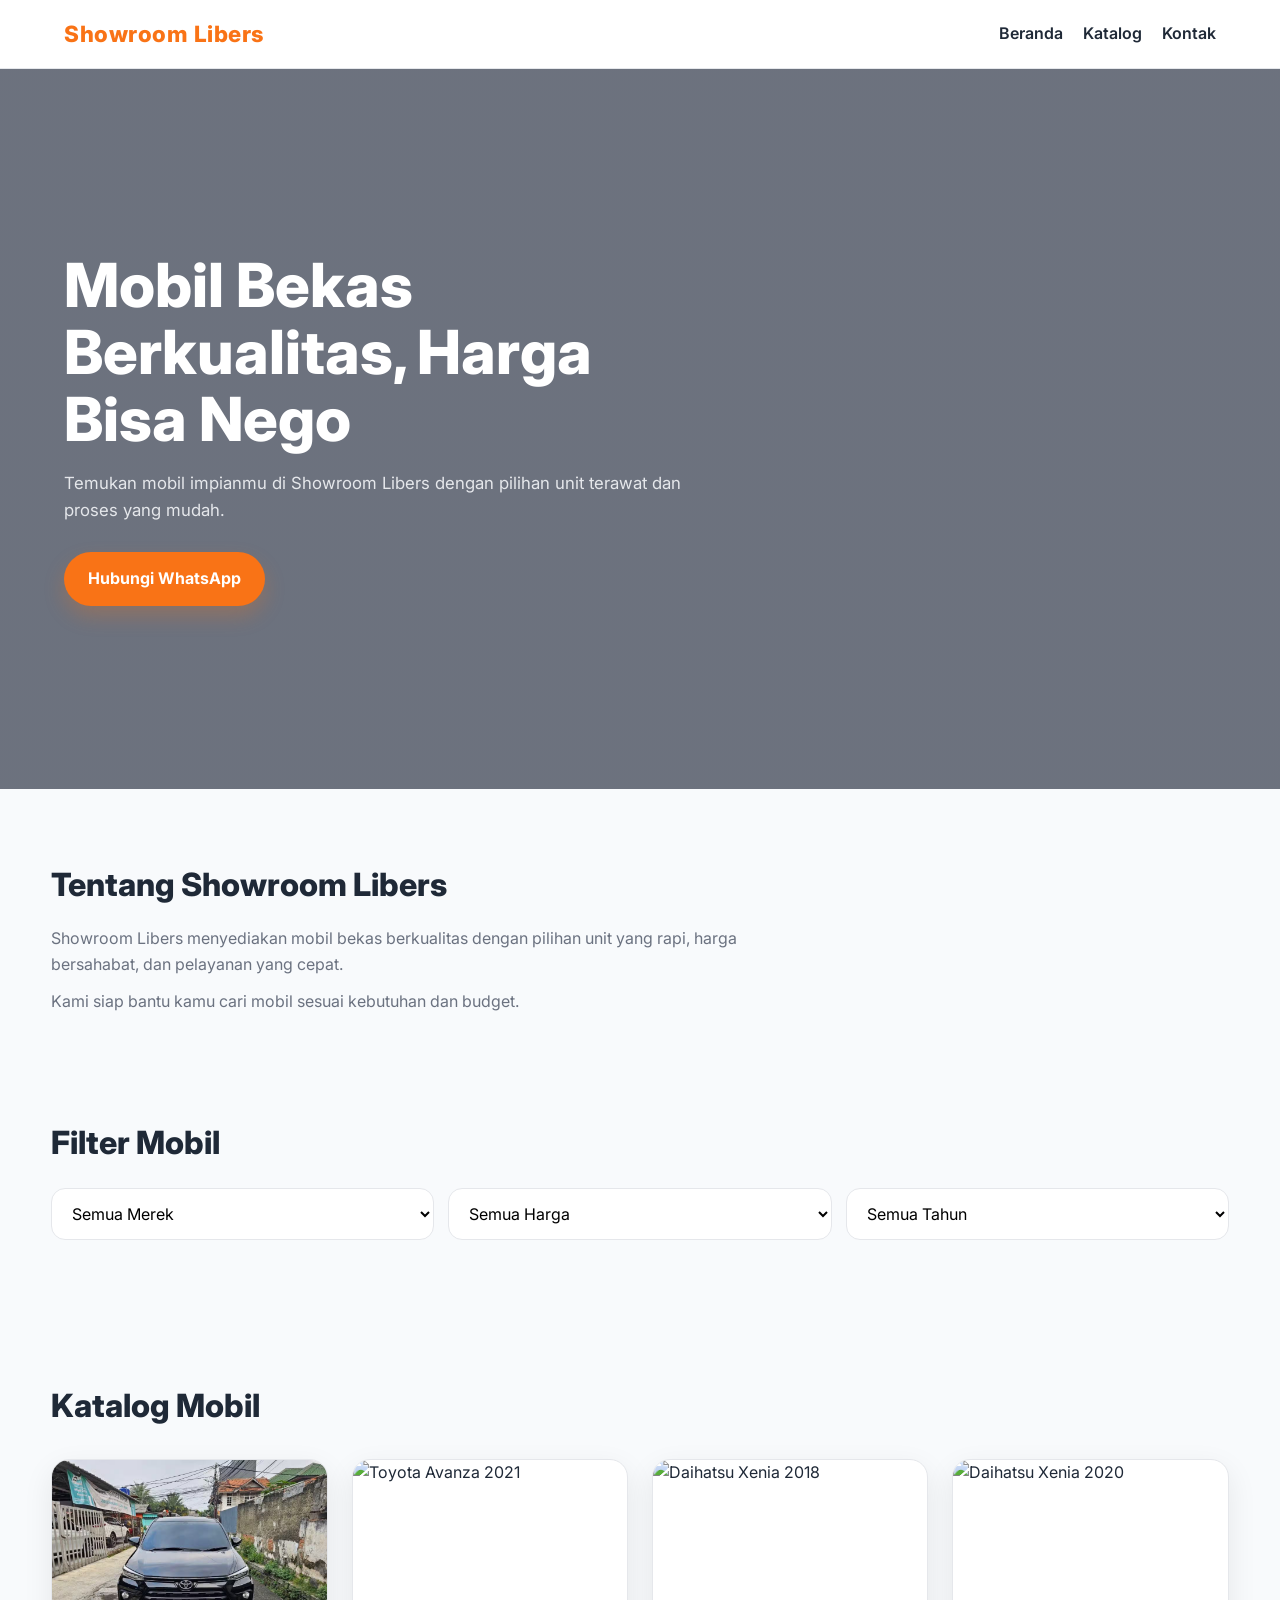
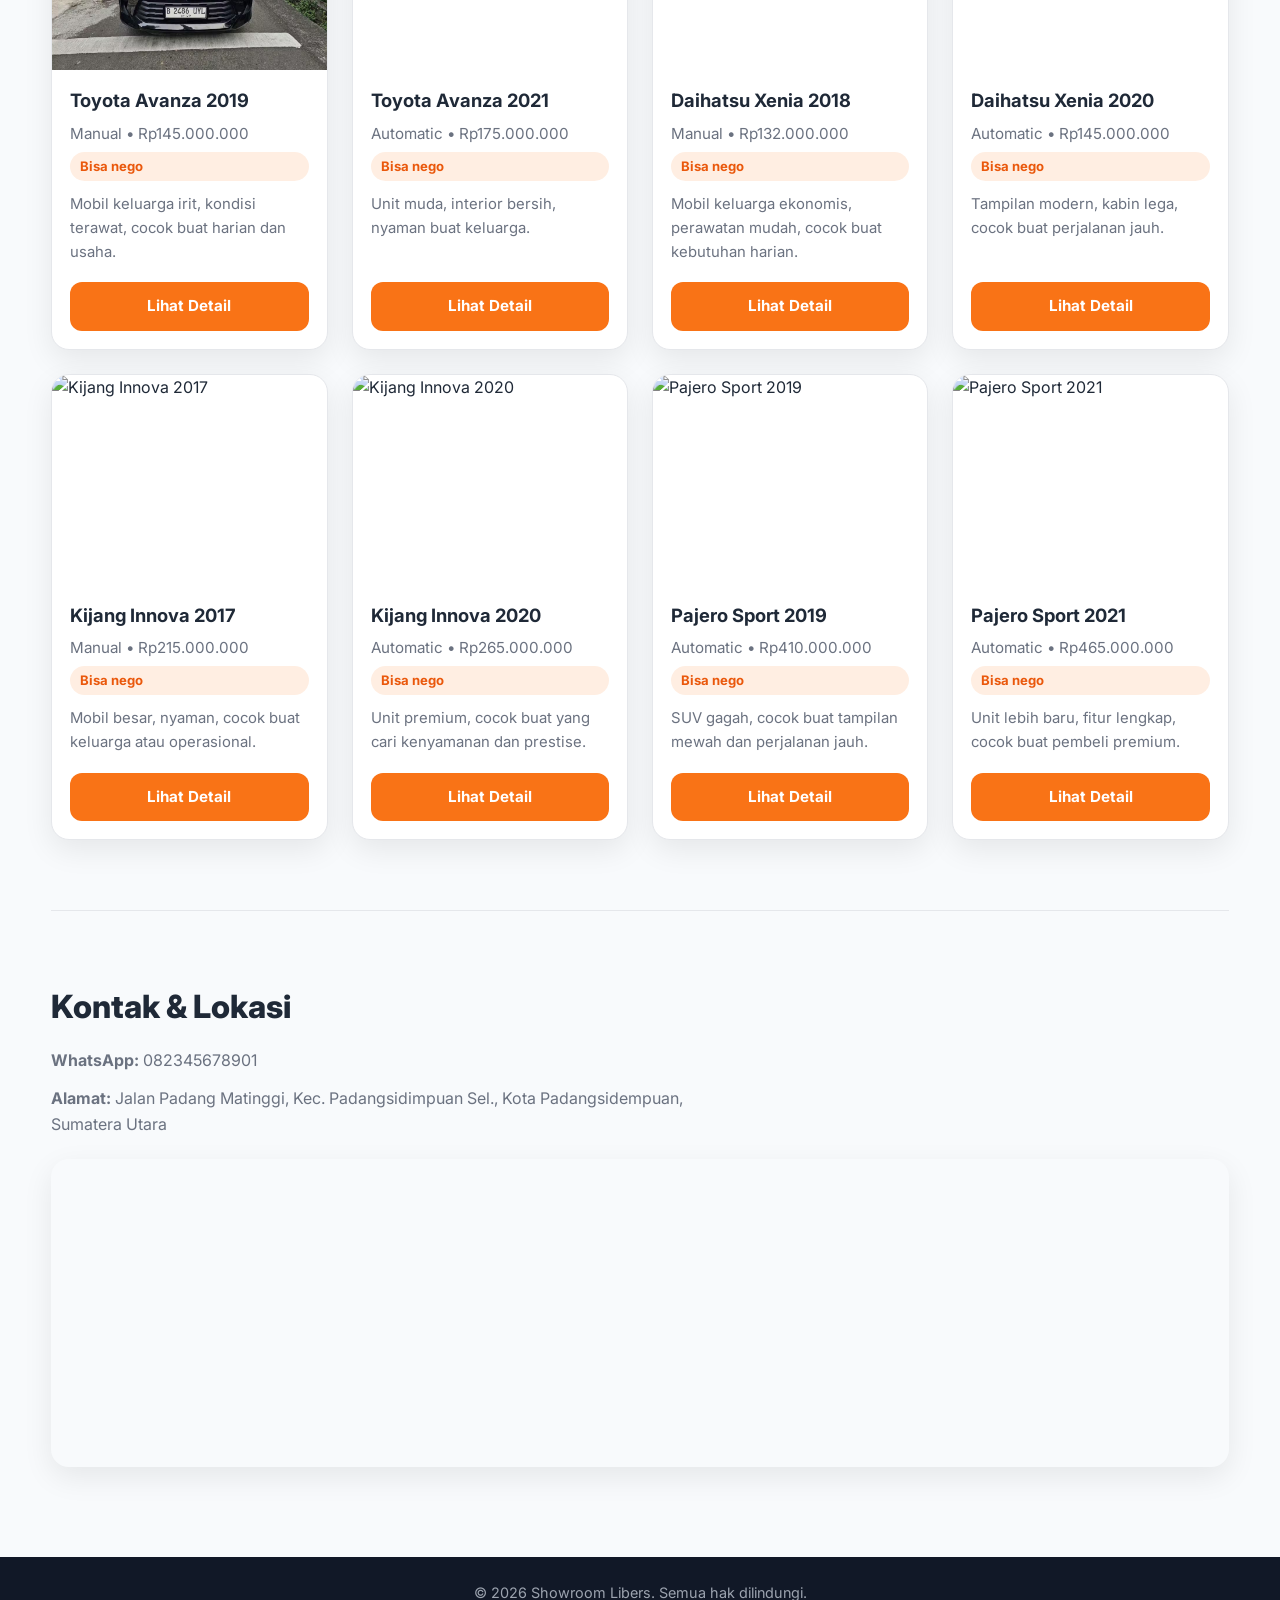
==== index.html @ 2ec50657 "Add files via upload" ====
<!DOCTYPE html>
<html lang="id">

<head>
  <meta charset="UTF-8" />
  <meta name="viewport" content="width=device-width, initial-scale=1.0" />
  <title>Showroom Libers | Jual Beli Mobil Bekas</title>
  <link rel="preconnect" href="https://fonts.googleapis.com" />
  <link rel="preconnect" href="https://fonts.gstatic.com" crossorigin />
  <link rel="stylesheet" href="style.css" />
</head>

<body>
  <header class="header">
    <div class="logo">Showroom Libers</div>
    <nav class="nav">
      <a href="#beranda">Beranda</a>
      <a href="#katalog">Katalog</a>
      <a href="#kontak">Kontak</a>
    </nav>
  </header>

  <main>
    <section id="beranda" class="hero">
      <div class="hero-content">
        <h1>Mobil Bekas Berkualitas, Harga Bisa Nego</h1>
        <p>Temukan mobil impianmu di Showroom Libers dengan pilihan unit terawat dan proses yang mudah.</p>
        <a class="btn-primary" href="https://wa.me/6282345678901" target="_blank" rel="noopener noreferrer">
          Hubungi WhatsApp
        </a>
      </div>
    </section>

    <section class="about">
      <h2>Tentang Showroom Libers</h2>
      <p>Showroom Libers menyediakan mobil bekas berkualitas dengan pilihan unit yang rapi, harga bersahabat, dan
        pelayanan yang cepat.</p>
      <p>Kami siap bantu kamu cari mobil sesuai kebutuhan dan budget.</p>
    </section>

    <section class="filters">
      <h2>Filter Mobil</h2>
      <div class="filter-group">
        <select id="brandFilter">
          <option value="all">Semua Merek</option>
          <option value="avanza">Avanza</option>
          <option value="xenia">Xenia</option>
          <option value="innova">Kijang Innova</option>
          <option value="pajero">Pajero Sport</option>
        </select>

        <select id="priceFilter">
          <option value="all">Semua Harga</option>
          <option value="low">Di bawah 150 juta</option>
          <option value="mid">150 - 250 juta</option>
          <option value="high">Di atas 250 juta</option>
        </select>

        <select id="yearFilter">
          <option value="all">Semua Tahun</option>
          <option value="2017">2017</option>
          <option value="2018">2018</option>
          <option value="2019">2019</option>
          <option value="2020">2020</option>
          <option value="2021">2021</option>
        </select>
      </div>
    </section>

    <section id="katalog" class="catalog">
      <h2>Katalog Mobil</h2>

      <div class="car-grid">
        <a class="car-card" href="avanza-2019.html" data-brand="avanza" data-price="mid" data-year="2019">
          <img src="images/avanza-2019/depan.png" alt="Toyota Avanza 2019" />
          <h3>Toyota Avanza 2019</h3>
          <p class="meta">Manual • Rp145.000.000</p>
          <p class="nego">Bisa nego</p>
          <p class="desc">Mobil keluarga irit, kondisi terawat, cocok buat harian dan usaha.</p>
          <span class="btn-card">Lihat Detail</span>
        </a>

        <a class="car-card" href="avanza-2021.html" data-brand="avanza" data-price="mid" data-year="2021">
          <img src="https://via.placeholder.com/600x400?text=Toyota+Avanza" alt="Toyota Avanza 2021" />
          <h3>Toyota Avanza 2021</h3>
          <p class="meta">Automatic • Rp175.000.000</p>
          <p class="nego">Bisa nego</p>
          <p class="desc">Unit muda, interior bersih, nyaman buat keluarga.</p>
          <span class="btn-card">Lihat Detail</span>
        </a>

        <a class="car-card" href="xenia-2018.html" data-brand="xenia" data-price="low" data-year="2018">
          <img src="https://via.placeholder.com/600x400?text=Daihatsu+Xenia" alt="Daihatsu Xenia 2018" />
          <h3>Daihatsu Xenia 2018</h3>
          <p class="meta">Manual • Rp132.000.000</p>
          <p class="nego">Bisa nego</p>
          <p class="desc">Mobil keluarga ekonomis, perawatan mudah, cocok buat kebutuhan harian.</p>
          <span class="btn-card">Lihat Detail</span>
        </a>

        <a class="car-card" href="xenia-2020.html" data-brand="xenia" data-price="mid" data-year="2020">
          <img src="https://via.placeholder.com/600x400?text=Daihatsu+Xenia" alt="Daihatsu Xenia 2020" />
          <h3>Daihatsu Xenia 2020</h3>
          <p class="meta">Automatic • Rp145.000.000</p>
          <p class="nego">Bisa nego</p>
          <p class="desc">Tampilan modern, kabin lega, cocok buat perjalanan jauh.</p>
          <span class="btn-card">Lihat Detail</span>
        </a>

        <a class="car-card" href="innova-2017.html" data-brand="innova" data-price="mid" data-year="2017">
          <img src="https://via.placeholder.com/600x400?text=Kijang+Innova" alt="Kijang Innova 2017" />
          <h3>Kijang Innova 2017</h3>
          <p class="meta">Manual • Rp215.000.000</p>
          <p class="nego">Bisa nego</p>
          <p class="desc">Mobil besar, nyaman, cocok buat keluarga atau operasional.</p>
          <span class="btn-card">Lihat Detail</span>
        </a>

        <a class="car-card" href="innova-2020.html" data-brand="innova" data-price="high" data-year="2020">
          <img src="https://via.placeholder.com/600x400?text=Kijang+Innova" alt="Kijang Innova 2020" />
          <h3>Kijang Innova 2020</h3>
          <p class="meta">Automatic • Rp265.000.000</p>
          <p class="nego">Bisa nego</p>
          <p class="desc">Unit premium, cocok buat yang cari kenyamanan dan prestise.</p>
          <span class="btn-card">Lihat Detail</span>
        </a>

        <!-- FIX: link diperbaiki dari pajero-2019.html (tidak ada) → pajero-2019.html (dibuat ulang) -->
        <a class="car-card" href="pajero-2019.html" data-brand="pajero" data-price="high" data-year="2019">
          <img src="https://via.placeholder.com/600x400?text=Pajero+Sport" alt="Pajero Sport 2019" />
          <h3>Pajero Sport 2019</h3>
          <p class="meta">Automatic • Rp410.000.000</p>
          <p class="nego">Bisa nego</p>
          <p class="desc">SUV gagah, cocok buat tampilan mewah dan perjalanan jauh.</p>
          <span class="btn-card">Lihat Detail</span>
        </a>

        <a class="car-card" href="pajero-2021.html" data-brand="pajero" data-price="high" data-year="2021">
          <img src="https://via.placeholder.com/600x400?text=Pajero+Sport" alt="Pajero Sport 2021" />
          <h3>Pajero Sport 2021</h3>
          <p class="meta">Automatic • Rp465.000.000</p>
          <p class="nego">Bisa nego</p>
          <p class="desc">Unit lebih baru, fitur lengkap, cocok buat pembeli premium.</p>
          <span class="btn-card">Lihat Detail</span>
        </a>

        <!-- Empty state saat filter tidak menemukan hasil -->
        <div id="emptyState" class="empty-state">
          <div class="empty-icon">🚗</div>
          <p>Tidak ada mobil yang sesuai filter. Coba ubah pilihan filter kamu.</p>
        </div>
      </div>
    </section>

    <section id="kontak" class="contact">
      <h2>Kontak & Lokasi</h2>
      <p><strong>WhatsApp:</strong> 082345678901</p>
      <p><strong>Alamat:</strong> Jalan Padang Matinggi, Kec. Padangsidimpuan Sel., Kota Padangsidempuan, Sumatera Utara</p>
      <div class="map">
        <!-- FIX: embed URL yang benar untuk Google Maps iframe -->
        <iframe
          src="https://maps.google.com/maps?q=Jalan+Padang+Matinggi+Padangsidimpuan+Selatan+Sumatera+Utara&output=embed&hl=id"
          width="100%"
          height="300"
          style="border:0;"
          allowfullscreen=""
          loading="lazy"
          referrerpolicy="no-referrer-when-downgrade">
        </iframe>
      </div>
    </section>
  </main>

  <footer class="footer">
    <p>© 2026 Showroom Libers. Semua hak dilindungi.</p>
  </footer>

  <script src="script.js"></script>
</body>

</html>
---- style.css ----
@import url('https://fonts.googleapis.com/css2?family=Inter:wght@400;500;600;700;800&display=swap');

:root {
  --primary: #f97316;
  --primary-dark: #ea580c;
  --bg: #f8fafc;
  --card: #ffffff;
  --text: #1f2937;
  --muted: #6b7280;
  --border: #e5e7eb;
  --shadow: 0 10px 30px rgba(0, 0, 0, 0.08);
  --radius: 18px;
}

*, *::before, *::after {
  box-sizing: border-box;
  margin: 0;
  padding: 0;
}

html {
  scroll-behavior: smooth;
}

body {
  font-family: 'Inter', Arial, sans-serif;
  background: var(--bg);
  color: var(--text);
  line-height: 1.6;
}

a {
  text-decoration: none;
  color: inherit;
}

img {
  max-width: 100%;
  display: block;
}

/* ===== HEADER ===== */
.header {
  position: sticky;
  top: 0;
  z-index: 1000;
  background: rgba(255, 255, 255, 0.92);
  backdrop-filter: blur(10px);
  border-bottom: 1px solid var(--border);
  display: flex;
  justify-content: space-between;
  align-items: center;
  padding: 16px 5%;
}

.logo {
  font-size: 1.4rem;
  font-weight: 800;
  color: var(--primary);
  letter-spacing: 0.5px;
}

.nav {
  display: flex;
  gap: 20px;
  font-weight: 600;
}

.nav a {
  color: var(--text);
  transition: color 0.2s ease;
}

.nav a:hover {
  color: var(--primary);
}

/* ===== HERO ===== */
.hero {
  min-height: 80vh;
  display: flex;
  align-items: center;
  padding: 80px 5%;
  background:
    linear-gradient(rgba(15, 23, 42, 0.6), rgba(15, 23, 42, 0.6)),
    url("https://images.unsplash.com/photo-1533473359331-0135ef1b58bf?w=1600&q=80") center/cover no-repeat;
  color: white;
}

.hero-content {
  max-width: 650px;
}

.hero h1 {
  font-size: clamp(2rem, 5vw, 3.8rem);
  font-weight: 800;
  line-height: 1.1;
  margin-bottom: 18px;
}

.hero p {
  font-size: 1.05rem;
  color: #e5e7eb;
  margin-bottom: 28px;
}

/* ===== BUTTONS ===== */
.btn-primary {
  display: inline-block;
  background: var(--primary);
  color: white;
  padding: 14px 24px;
  border-radius: 999px;
  font-weight: 700;
  transition: background 0.25s ease, transform 0.25s ease;
  box-shadow: 0 10px 20px rgba(249, 115, 22, 0.25);
}

.btn-primary:hover {
  background: var(--primary-dark);
  transform: translateY(-2px);
}

/* ===== SECTIONS ===== */
.about,
.filters,
.catalog,
.contact {
  width: min(1200px, 92%);
  margin: 0 auto;
  padding: 70px 0;
}

.about h2,
.filters h2,
.catalog h2,
.contact h2 {
  font-size: 2rem;
  font-weight: 800;
  margin-bottom: 16px;
}

.about p,
.contact p {
  color: var(--muted);
  max-width: 700px;
  margin-bottom: 12px;
}

/* ===== FILTERS ===== */
.filters {
  padding-top: 20px;
}

.filter-group {
  display: grid;
  grid-template-columns: repeat(3, minmax(0, 1fr));
  gap: 14px;
  margin-top: 20px;
}

.filter-group select {
  width: 100%;
  padding: 14px 16px;
  border: 1px solid var(--border);
  border-radius: 14px;
  background: white;
  font-size: 1rem;
  font-family: 'Inter', Arial, sans-serif;
  outline: none;
  cursor: pointer;
  transition: border-color 0.2s ease, box-shadow 0.2s ease;
}

.filter-group select:focus {
  border-color: var(--primary);
  box-shadow: 0 0 0 3px rgba(249, 115, 22, 0.12);
}

/* ===== CAR GRID ===== */
.car-grid {
  display: grid;
  grid-template-columns: repeat(auto-fill, minmax(270px, 1fr));
  gap: 24px;
  margin-top: 28px;
  align-items: stretch;
}

.car-card {
  display: flex;
  flex-direction: column;
  background: var(--card);
  border: 1px solid var(--border);
  border-radius: var(--radius);
  overflow: hidden;
  box-shadow: var(--shadow);
  transition: transform 0.25s ease, box-shadow 0.25s ease;
}

.car-card:hover {
  transform: translateY(-6px);
  box-shadow: 0 18px 40px rgba(0, 0, 0, 0.12);
}

.car-card img {
  width: 100%;
  height: 210px;
  object-fit: cover;
}

.car-card h3 {
  font-size: 1.15rem;
  font-weight: 700;
  margin: 16px 18px 6px;
}

.car-card .meta {
  margin: 0 18px 6px;
  color: var(--muted);
  font-size: 0.95rem;
}

.car-card .nego {
  display: inline-block;
  margin: 0 18px 12px;
  padding: 4px 10px;
  background: rgba(249, 115, 22, 0.12);
  color: var(--primary-dark);
  border-radius: 999px;
  font-size: 0.82rem;
  font-weight: 700;
}

.car-card .desc {
  margin: 0 18px 18px;
  color: var(--muted);
  font-size: 0.93rem;
  flex: 1;
}

.btn-card {
  display: block;
  margin: auto 18px 18px;
  padding: 12px 16px;
  background: var(--primary);
  color: white;
  text-align: center;
  border-radius: 12px;
  font-weight: 700;
  font-size: 0.95rem;
  transition: background 0.2s ease;
}

.car-card:hover .btn-card {
  background: var(--primary-dark);
}

/* ===== EMPTY STATE ===== */
.empty-state {
  display: none;
  text-align: center;
  padding: 60px 20px;
  color: var(--muted);
  grid-column: 1 / -1;
}

.empty-state .empty-icon {
  font-size: 3rem;
  margin-bottom: 12px;
}

.empty-state p {
  font-size: 1.05rem;
}

/* ===== CONTACT ===== */
.contact {
  border-top: 1px solid var(--border);
}

.map {
  margin-top: 22px;
  border-radius: var(--radius);
  overflow: hidden;
  box-shadow: var(--shadow);
}

/* ===== FOOTER ===== */
.footer {
  text-align: center;
  padding: 24px 16px;
  background: #111827;
  color: #9ca3af;
  margin-top: 20px;
  font-size: 0.9rem;
}

/* ===== DETAIL PAGE ===== */
.detail-page {
  width: min(1200px, 92%);
  margin: 0 auto;
  padding: 40px 0 70px;
}

.detail-hero {
  display: grid;
  grid-template-columns: 1.4fr 1fr;
  gap: 28px;
  align-items: start;
}

.detail-gallery,
.detail-info {
  background: #fff;
  border: 1px solid var(--border);
  border-radius: var(--radius);
  box-shadow: var(--shadow);
  overflow: hidden;
}

.main-image {
  width: 100%;
  height: 420px;
  object-fit: cover;
  transition: opacity 0.2s ease;
}

.thumbs {
  display: grid;
  grid-template-columns: repeat(4, 1fr);
  gap: 10px;
  padding: 16px;
}

.thumb {
  width: 100%;
  height: 90px;
  object-fit: cover;
  border-radius: 12px;
  cursor: pointer;
  border: 2px solid transparent;
  transition: border-color 0.2s ease, transform 0.2s ease;
}

.thumb:hover {
  border-color: rgba(249, 115, 22, 0.4);
}

.thumb.active {
  border-color: var(--primary);
  transform: translateY(-2px);
}

.detail-info {
  padding: 28px;
}

.detail-info h1 {
  font-size: 1.9rem;
  font-weight: 800;
  line-height: 1.2;
  margin-bottom: 10px;
}

.price {
  font-size: 1.8rem;
  font-weight: 800;
  color: var(--primary);
  margin-bottom: 6px;
}

.badges {
  color: var(--muted);
  font-size: 0.95rem;
  margin-bottom: 22px;
}

.spec-list {
  display: grid;
  gap: 8px;
  margin-bottom: 24px;
}

.spec-list div {
  display: flex;
  gap: 8px;
  padding: 10px 14px;
  background: var(--bg);
  border-radius: 10px;
  font-size: 0.93rem;
}

.spec-list strong {
  min-width: 115px;
  color: var(--muted);
  font-weight: 600;
  flex-shrink: 0;
}

.detail-description {
  margin-top: 28px;
  background: #fff;
  padding: 28px;
  border-radius: var(--radius);
  border: 1px solid var(--border);
  box-shadow: var(--shadow);
}

.detail-description h2 {
  font-size: 1.4rem;
  font-weight: 700;
  margin-bottom: 14px;
}

.detail-description p {
  color: var(--muted);
  margin-bottom: 10px;
  line-height: 1.7;
}

/* ===== RESPONSIVE ===== */
@media (max-width: 900px) {
  .filter-group {
    grid-template-columns: 1fr;
  }

  .nav {
    gap: 12px;
    font-size: 0.95rem;
  }

  .detail-hero {
    grid-template-columns: 1fr;
  }

  .main-image {
    height: 320px;
  }
}

@media (max-width: 640px) {
  .header {
    flex-direction: column;
    gap: 12px;
  }

  .hero {
    min-height: 72vh;
    padding: 60px 5%;
  }

  .hero h1 {
    font-size: 2.1rem;
  }

  .about,
  .filters,
  .catalog,
  .contact {
    padding: 50px 0;
  }

  .detail-info {
    padding: 20px;
  }

  .detail-info h1 {
    font-size: 1.5rem;
  }

  .price {
    font-size: 1.4rem;
  }

  .thumb {
    height: 70px;
  }

  .detail-description {
    padding: 20px;
  }
}
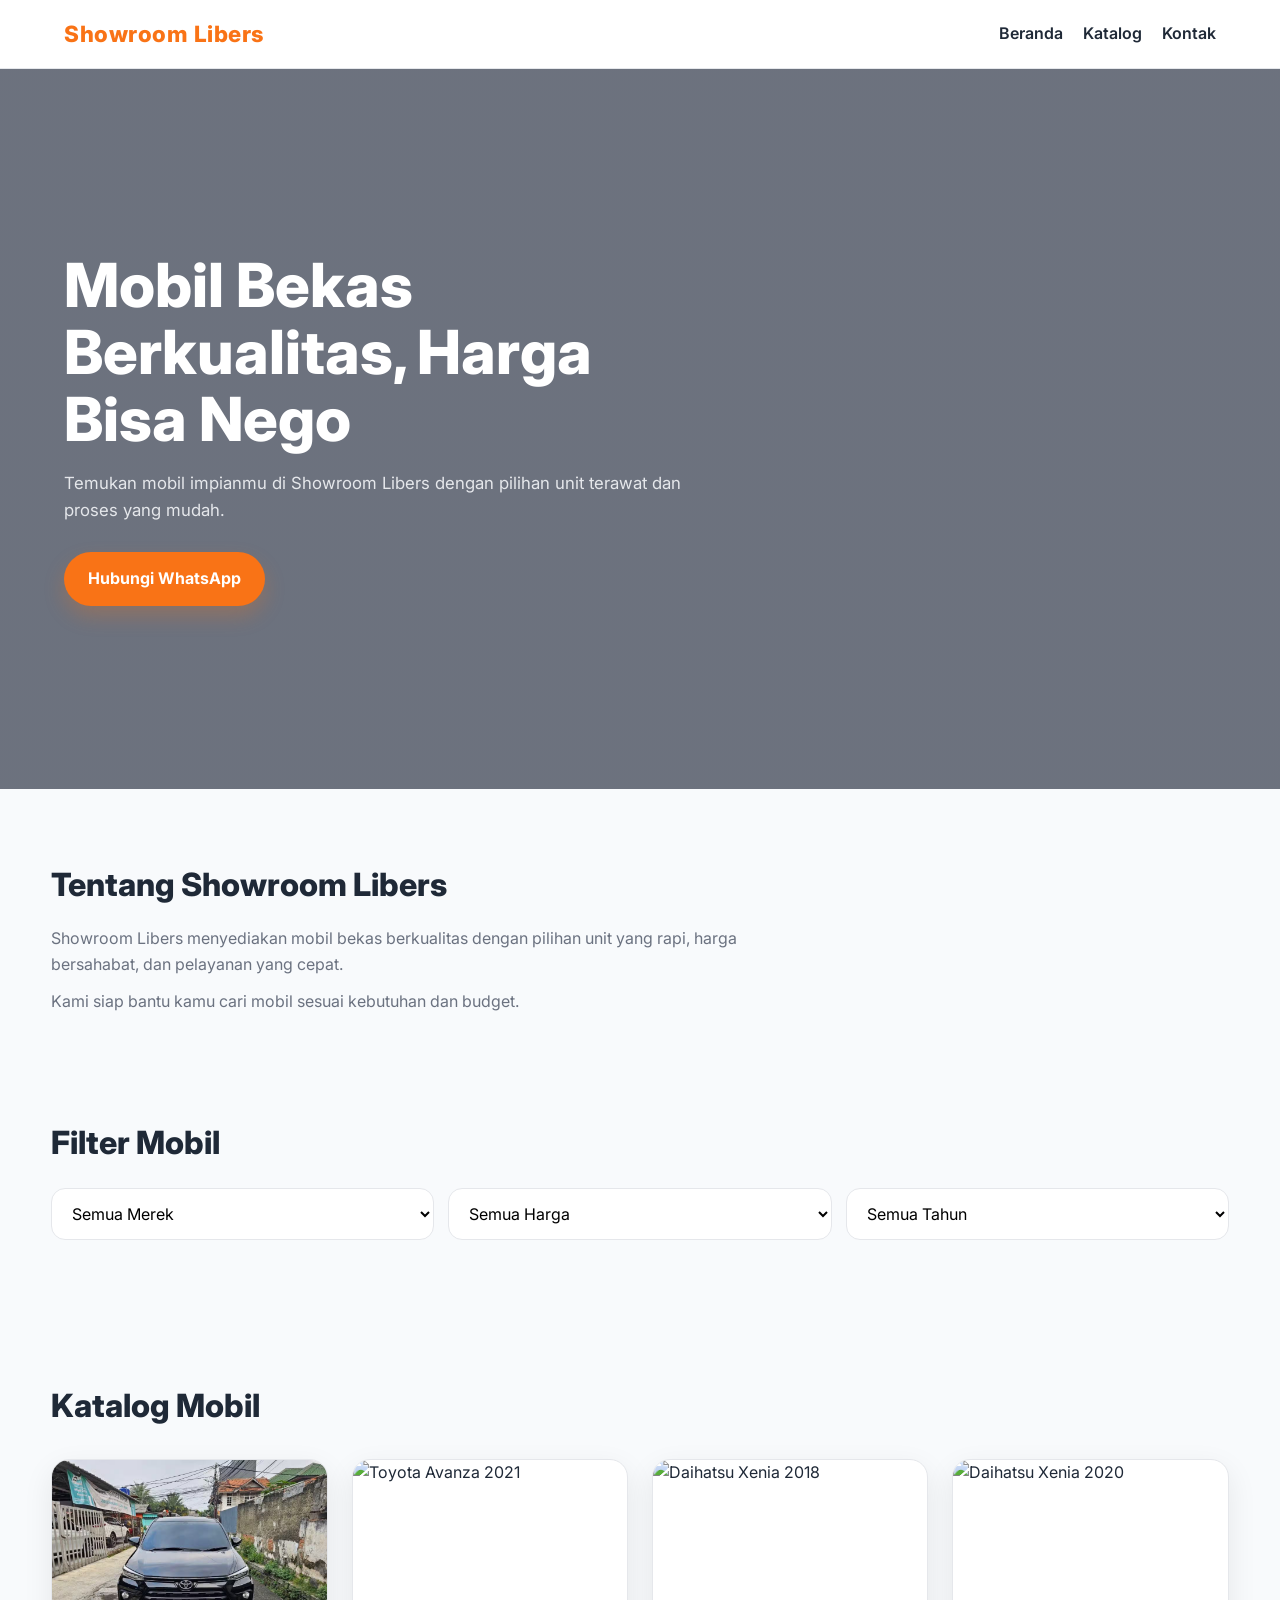
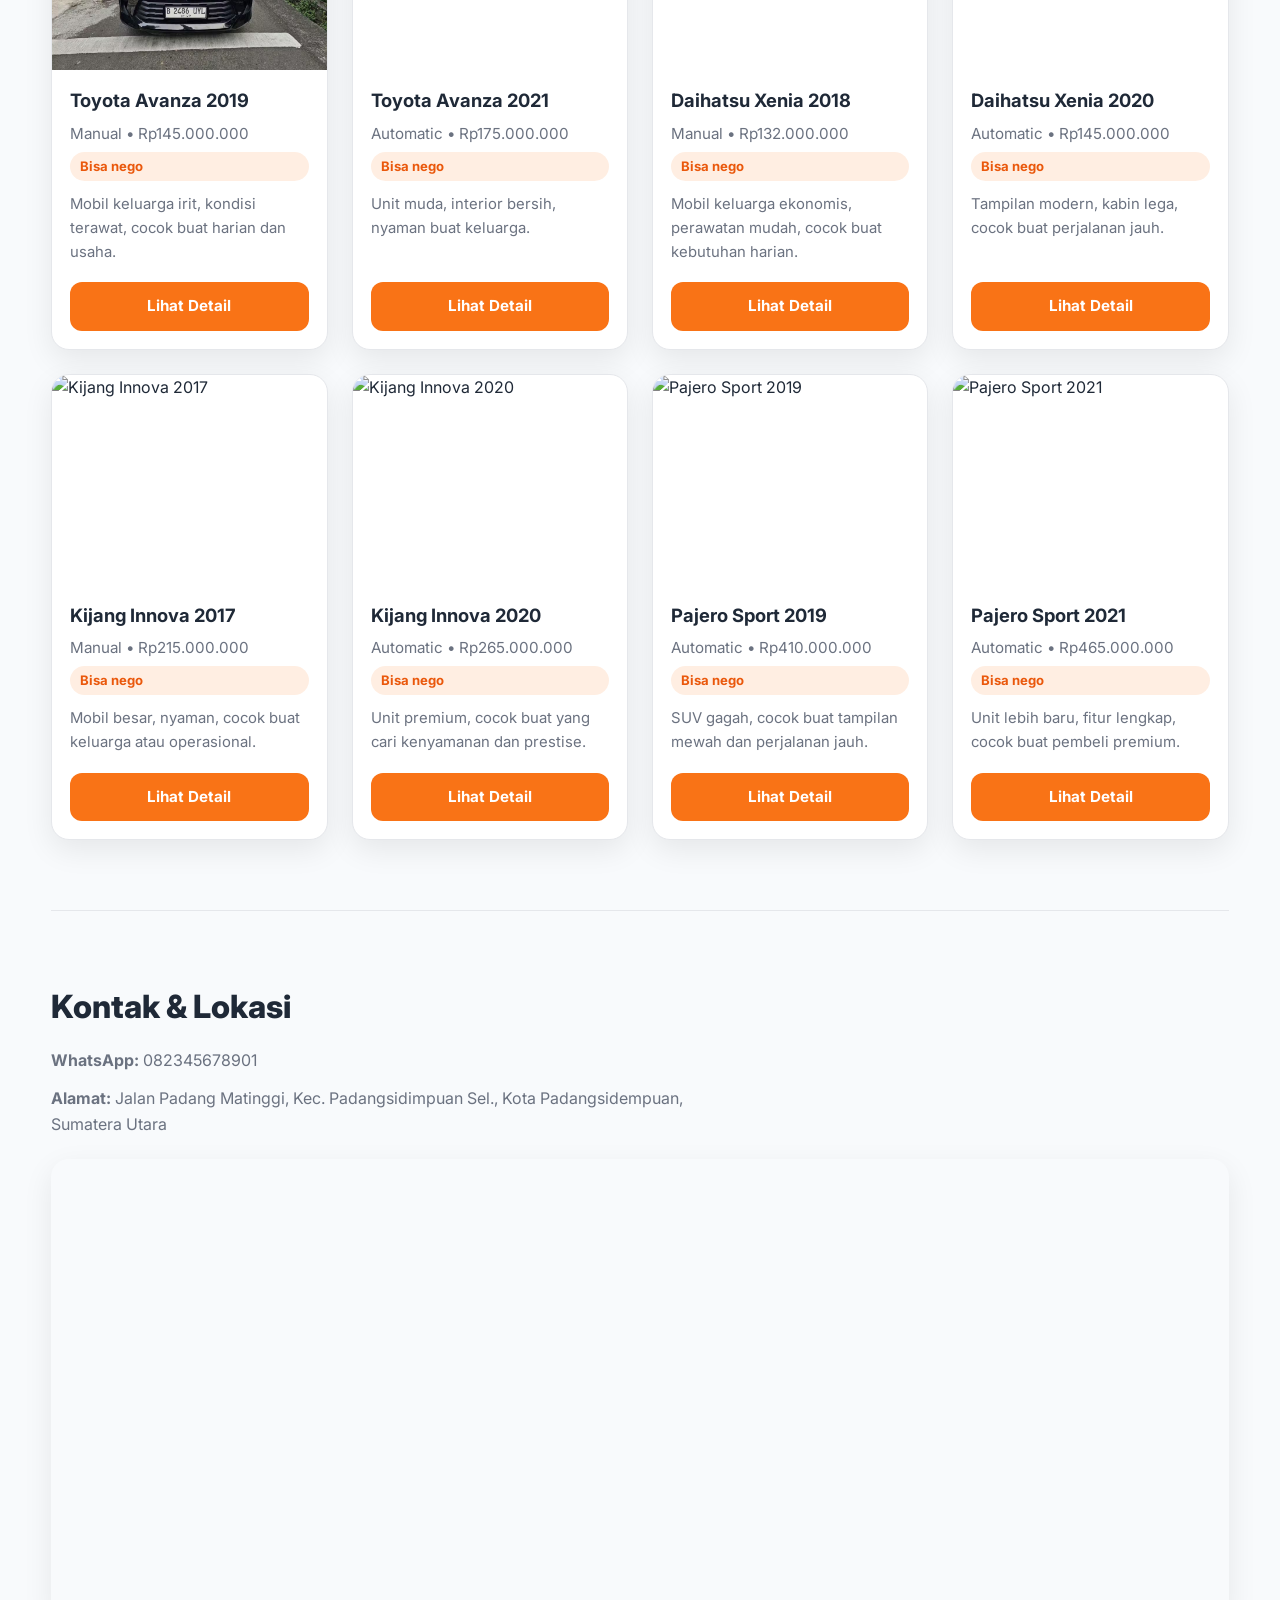
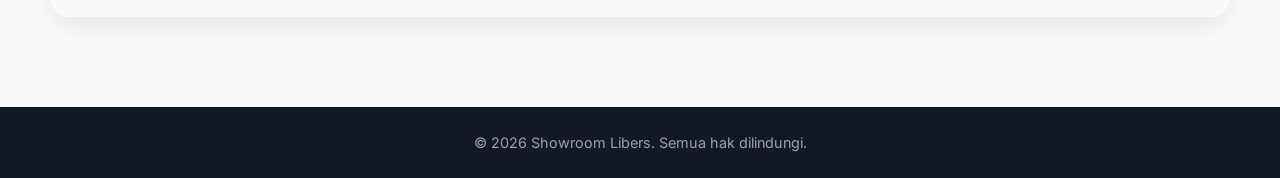
==== commit 89db9c5c: "Update Google Maps iframe with correct embed URL Replaced the Google Maps iframe with a new embed UR" ====
--- a/index.html
+++ b/index.html
@@ -157,16 +157,7 @@
       <p><strong>WhatsApp:</strong> 082345678901</p>
       <p><strong>Alamat:</strong> Jalan Padang Matinggi, Kec. Padangsidimpuan Sel., Kota Padangsidempuan, Sumatera Utara</p>
       <div class="map">
-        <!-- FIX: embed URL yang benar untuk Google Maps iframe -->
-        <iframe
-          src="https://maps.google.com/maps?q=Jalan+Padang+Matinggi+Padangsidimpuan+Selatan+Sumatera+Utara&output=embed&hl=id"
-          width="100%"
-          height="300"
-          style="border:0;"
-          allowfullscreen=""
-          loading="lazy"
-          referrerpolicy="no-referrer-when-downgrade">
-        </iframe>
+        <iframe src="https://www.google.com/maps/embed?pb=!1m18!1m12!1m3!1d3988.6915450312727!2d99.2952256!3d1.3617266999999997!2m3!1f0!2f0!3f0!3m2!1i1024!2i768!4f13.1!3m3!1m2!1s0x302c1b46a7a649f1%3A0x288d455baa640a81!2sShowroom%20Libers%20Mobil!5e0!3m2!1sid!2sid!4v1782394474158!5m2!1sid!2sid" width="600" height="450" style="border:0;" allowfullscreen="" loading="lazy" referrerpolicy="strict-origin-when-cross-origin"></iframe>
       </div>
     </section>
   </main>
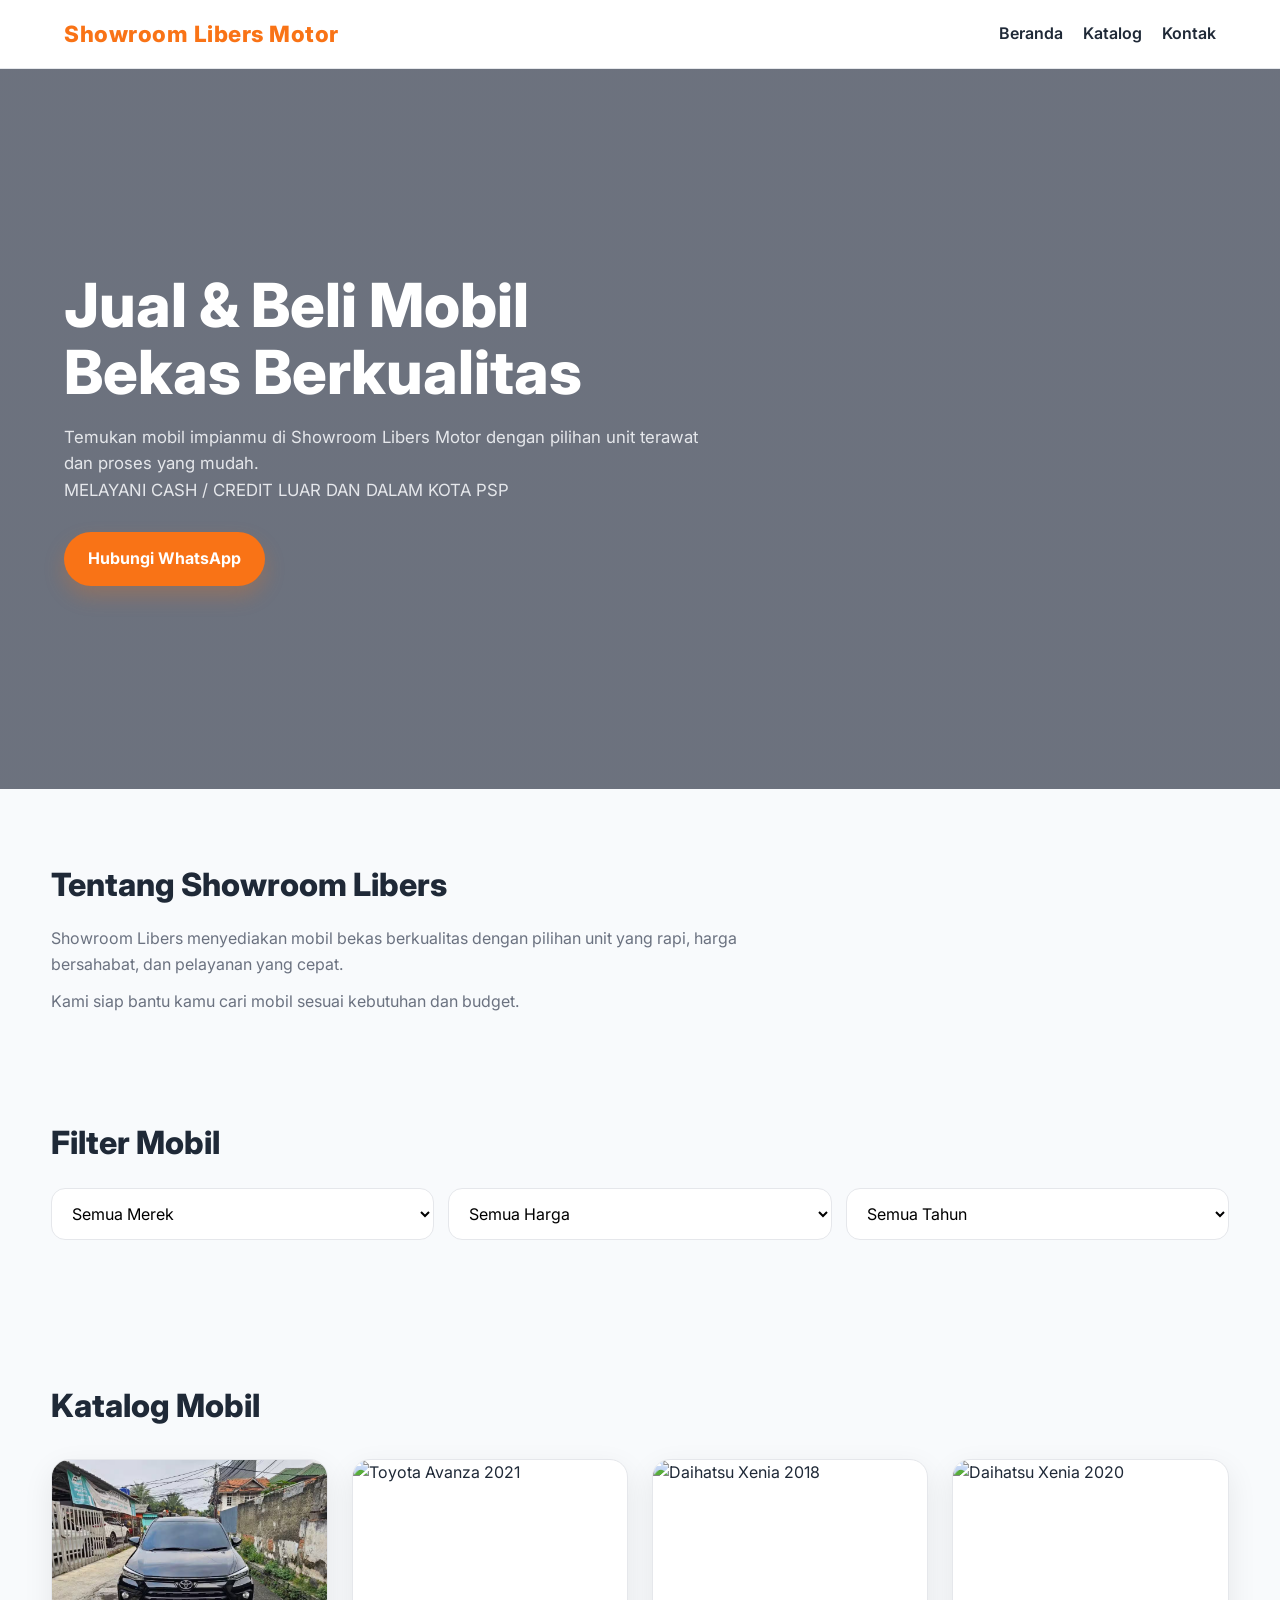
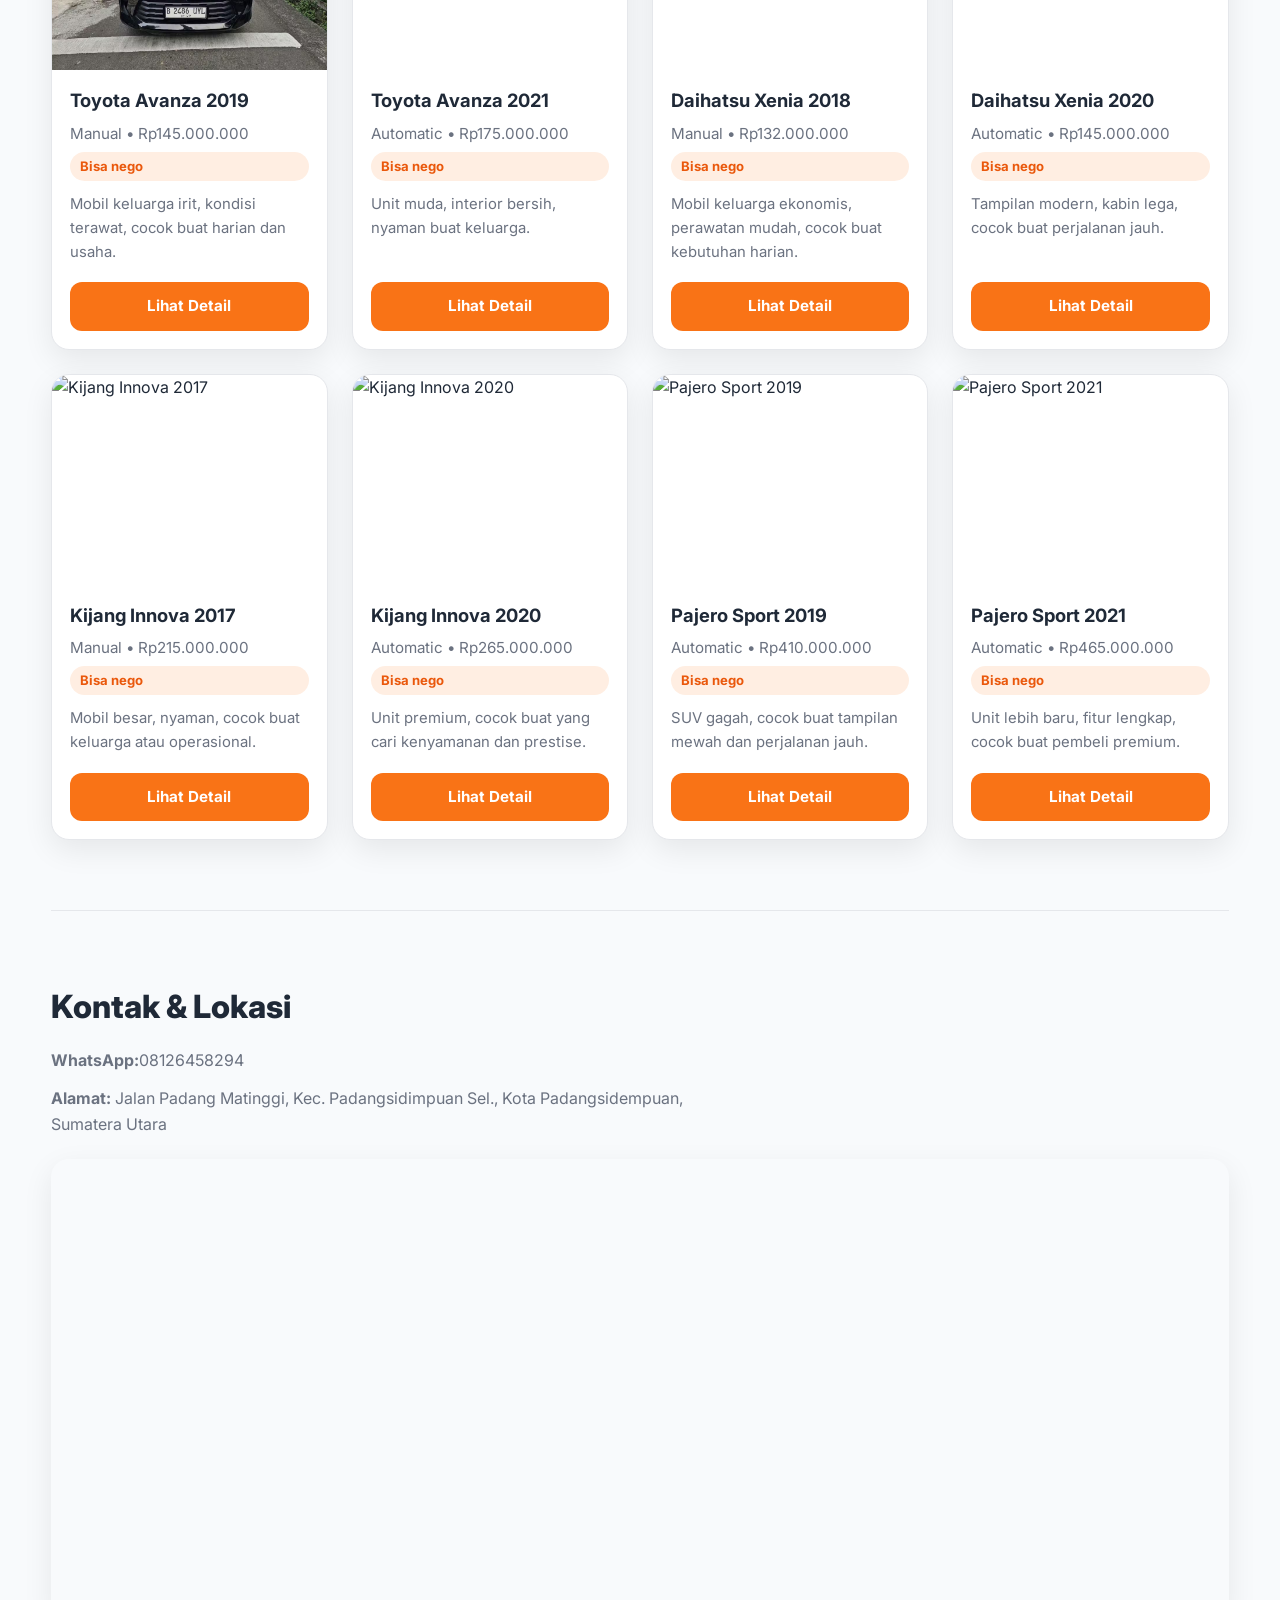
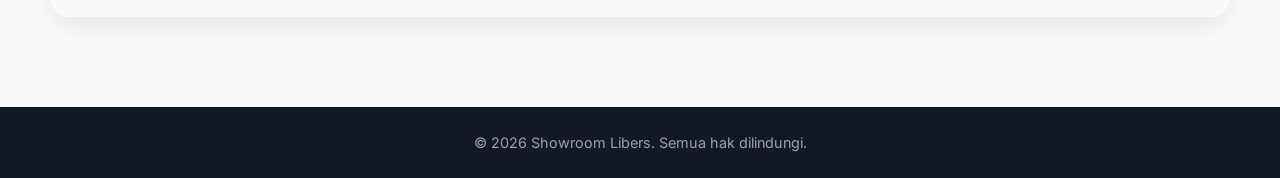
==== commit 9388e103: "Revise header and contact details in index.html Updated contact information and header text to refle" ====
--- a/index.html
+++ b/index.html
@@ -12,7 +12,7 @@
 
 <body>
   <header class="header">
-    <div class="logo">Showroom Libers</div>
+    <div class="logo">Showroom Libers Motor</div>
     <nav class="nav">
       <a href="#beranda">Beranda</a>
       <a href="#katalog">Katalog</a>
@@ -23,9 +23,10 @@
   <main>
     <section id="beranda" class="hero">
       <div class="hero-content">
-        <h1>Mobil Bekas Berkualitas, Harga Bisa Nego</h1>
-        <p>Temukan mobil impianmu di Showroom Libers dengan pilihan unit terawat dan proses yang mudah.</p>
-        <a class="btn-primary" href="https://wa.me/6282345678901" target="_blank" rel="noopener noreferrer">
+        <h1>Jual & Beli Mobil Bekas Berkualitas</h1>
+        <p>Temukan mobil impianmu di Showroom Libers Motor dengan pilihan unit terawat dan proses yang mudah.<br> MELAYANI CASH / CREDIT LUAR DAN DALAM KOTA PSP
+</p>
+        <a class="btn-primary" href="https://wa.me/628126458294" target="_blank" rel="noopener noreferrer">
           Hubungi WhatsApp
         </a>
       </div>
@@ -154,7 +155,7 @@
 
     <section id="kontak" class="contact">
       <h2>Kontak & Lokasi</h2>
-      <p><strong>WhatsApp:</strong> 082345678901</p>
+      <p><strong>WhatsApp:</strong><a href:"tel:08126458294">08126458294<a></a></p>
       <p><strong>Alamat:</strong> Jalan Padang Matinggi, Kec. Padangsidimpuan Sel., Kota Padangsidempuan, Sumatera Utara</p>
       <div class="map">
         <iframe src="https://www.google.com/maps/embed?pb=!1m18!1m12!1m3!1d3988.6915450312727!2d99.2952256!3d1.3617266999999997!2m3!1f0!2f0!3f0!3m2!1i1024!2i768!4f13.1!3m3!1m2!1s0x302c1b46a7a649f1%3A0x288d455baa640a81!2sShowroom%20Libers%20Mobil!5e0!3m2!1sid!2sid!4v1782394474158!5m2!1sid!2sid" width="600" height="450" style="border:0;" allowfullscreen="" loading="lazy" referrerpolicy="strict-origin-when-cross-origin"></iframe>
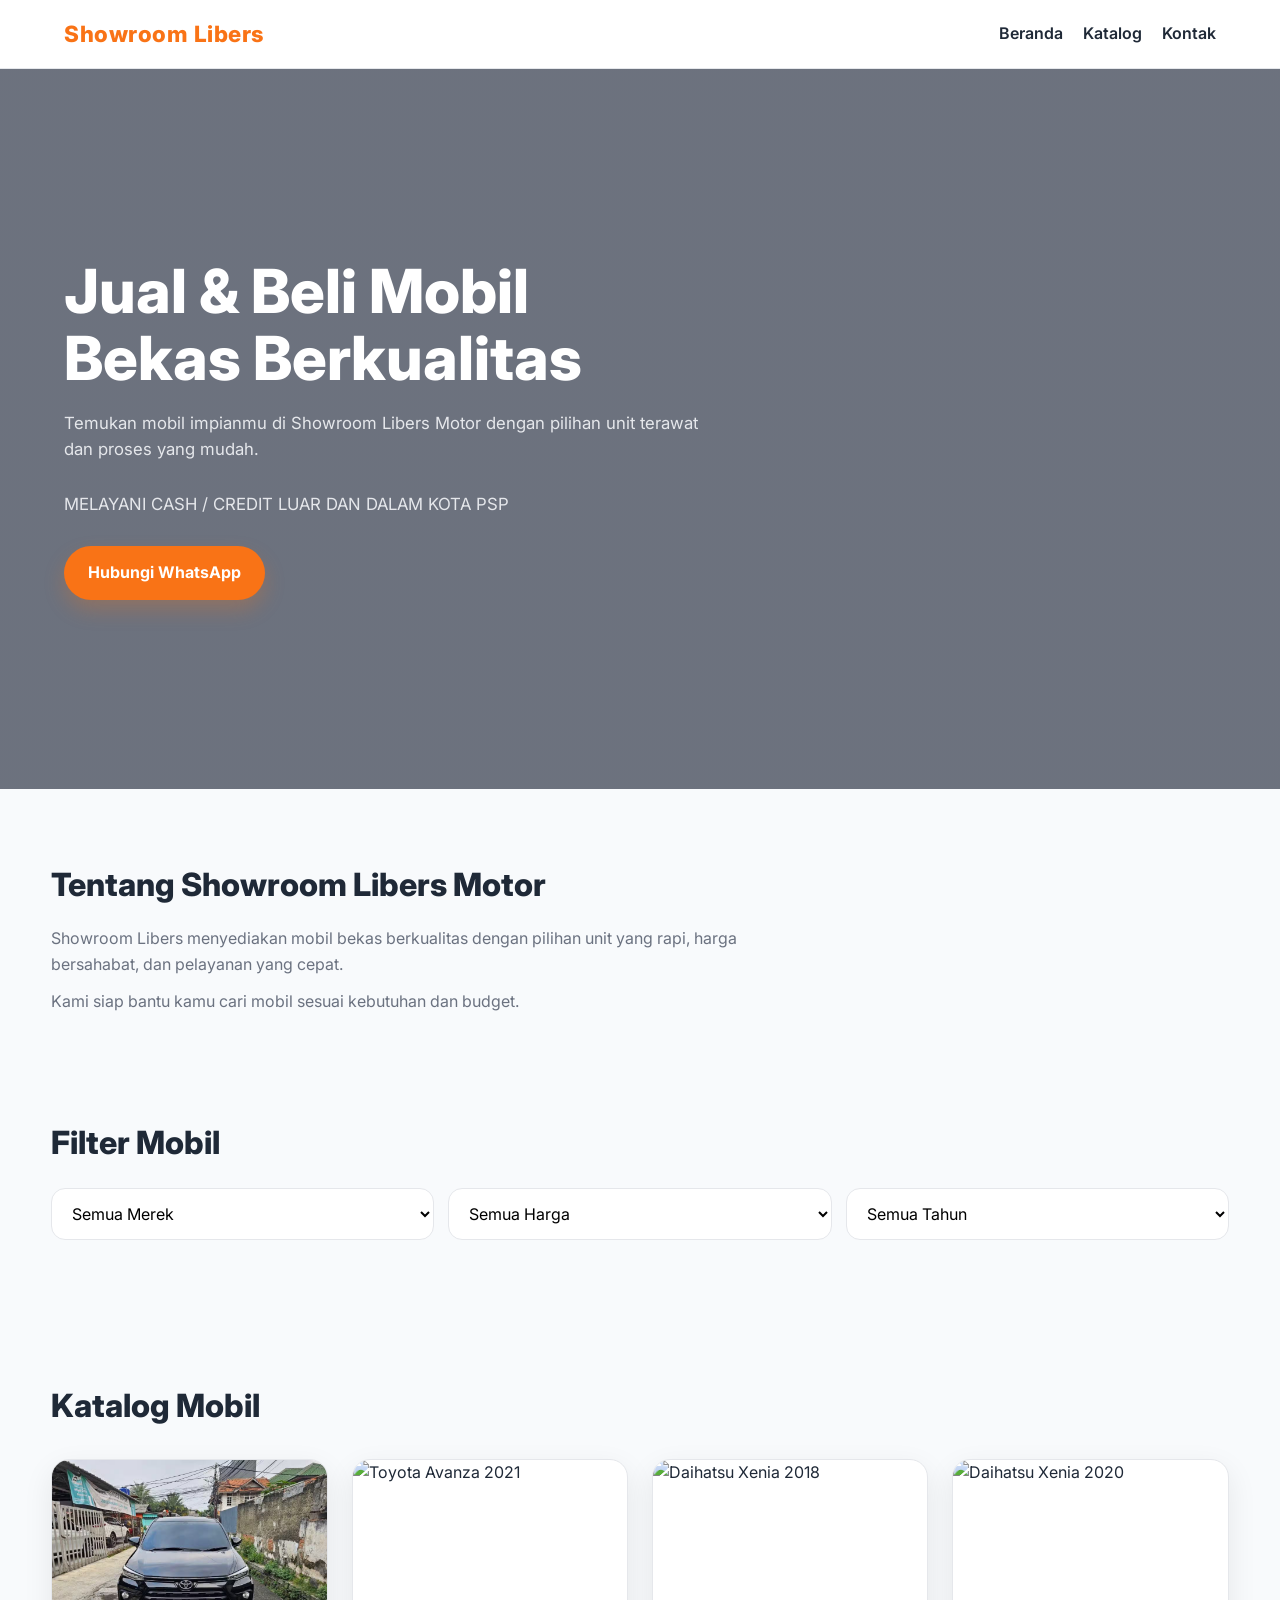
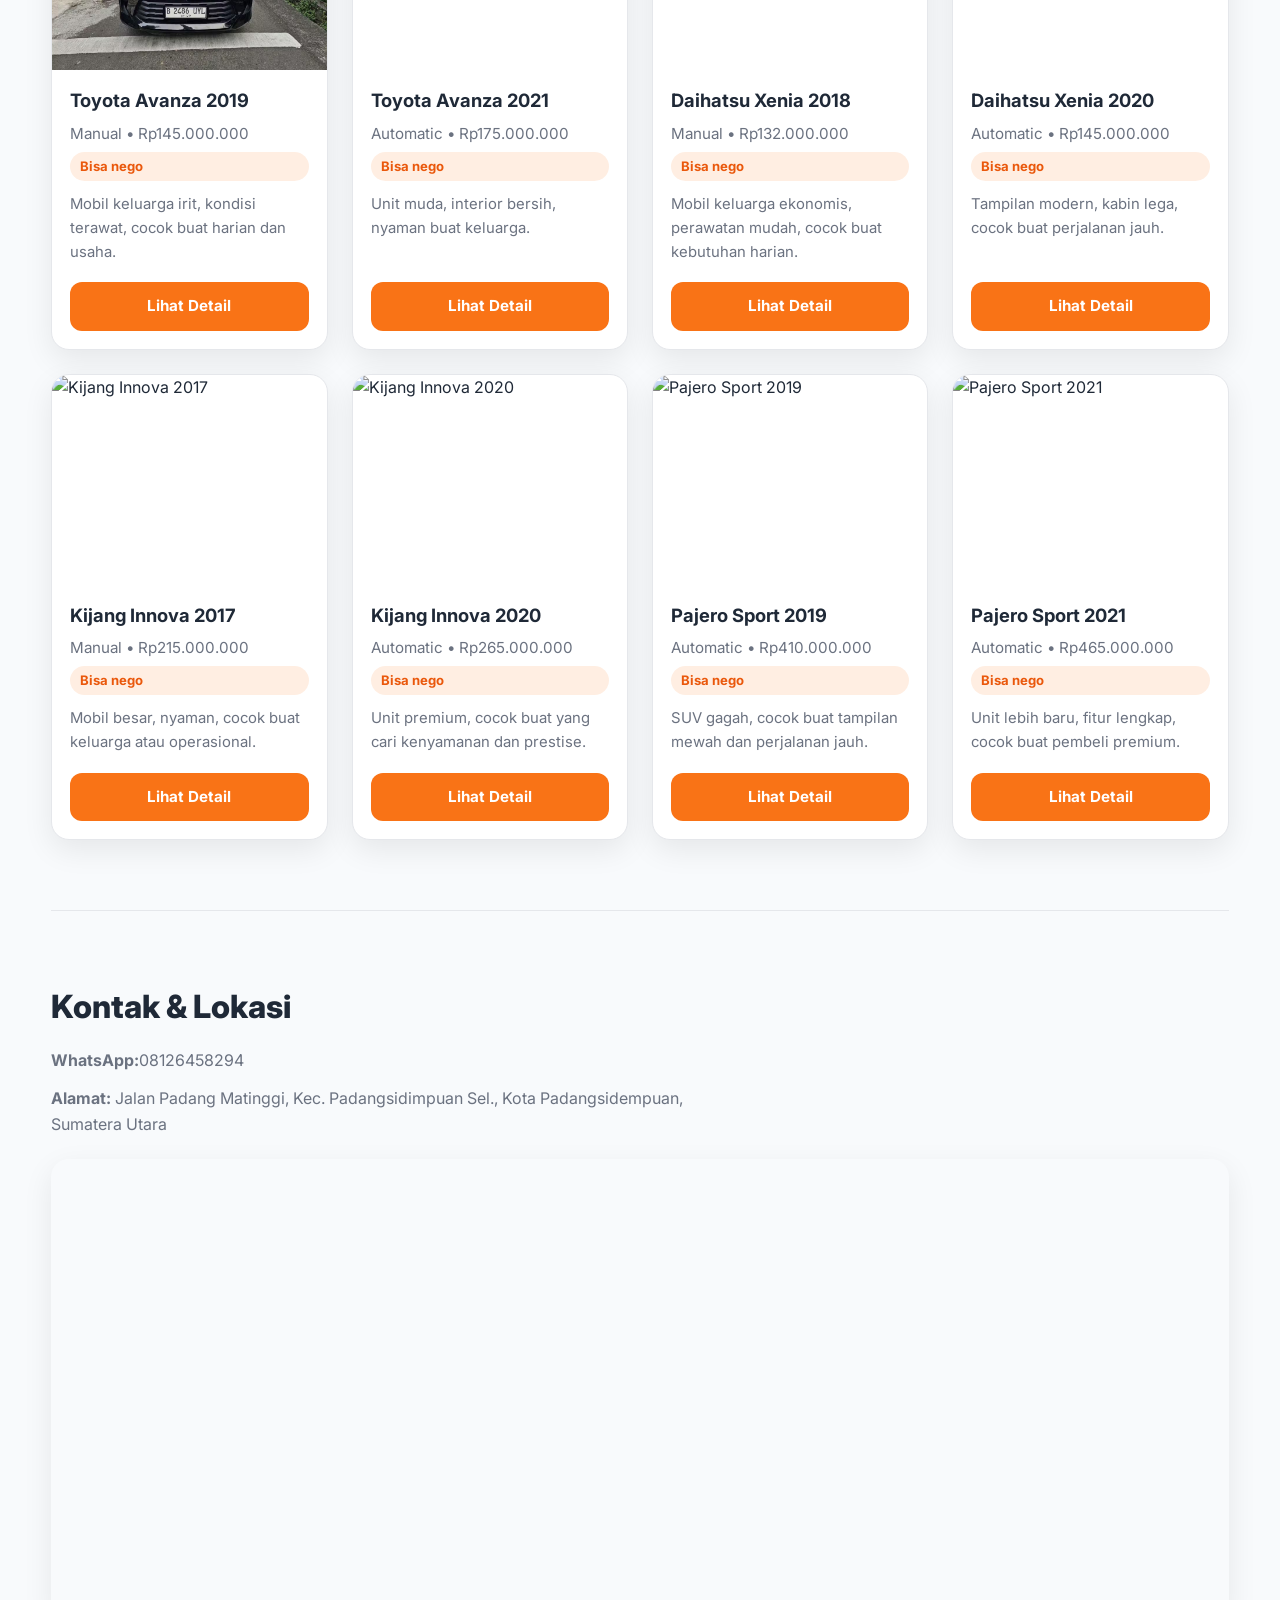
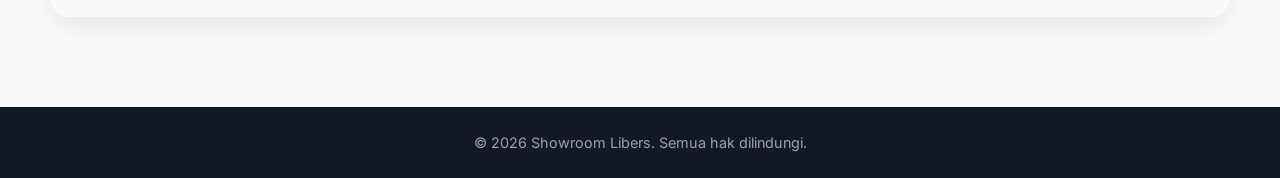
==== commit 4f838960: "Update logo and improve contact section formatting" ====
--- a/index.html
+++ b/index.html
@@ -12,7 +12,7 @@
 
 <body>
   <header class="header">
-    <div class="logo">Showroom Libers Motor</div>
+    <div class="logo">Showroom Libers </div>
     <nav class="nav">
       <a href="#beranda">Beranda</a>
       <a href="#katalog">Katalog</a>
@@ -24,8 +24,8 @@
     <section id="beranda" class="hero">
       <div class="hero-content">
         <h1>Jual & Beli Mobil Bekas Berkualitas</h1>
-        <p>Temukan mobil impianmu di Showroom Libers Motor dengan pilihan unit terawat dan proses yang mudah.<br> MELAYANI CASH / CREDIT LUAR DAN DALAM KOTA PSP
-</p>
+        <p>Temukan mobil impianmu di Showroom Libers Motor dengan pilihan unit terawat dan proses yang mudah.</p>
+        <p>MELAYANI CASH / CREDIT LUAR DAN DALAM KOTA PSP</p>
         <a class="btn-primary" href="https://wa.me/628126458294" target="_blank" rel="noopener noreferrer">
           Hubungi WhatsApp
         </a>
@@ -33,7 +33,7 @@
     </section>
 
     <section class="about">
-      <h2>Tentang Showroom Libers</h2>
+      <h2>Tentang Showroom Libers Motor</h2>
       <p>Showroom Libers menyediakan mobil bekas berkualitas dengan pilihan unit yang rapi, harga bersahabat, dan
         pelayanan yang cepat.</p>
       <p>Kami siap bantu kamu cari mobil sesuai kebutuhan dan budget.</p>
@@ -155,7 +155,7 @@
 
     <section id="kontak" class="contact">
       <h2>Kontak & Lokasi</h2>
-      <p><strong>WhatsApp:</strong><a href:"tel:08126458294">08126458294<a></a></p>
+      <p><strong>WhatsApp:</strong><a  href="https://wa.me/628126458294" target="_blank" rel="noopener noreferrer">08126458294<a></a></p>
       <p><strong>Alamat:</strong> Jalan Padang Matinggi, Kec. Padangsidimpuan Sel., Kota Padangsidempuan, Sumatera Utara</p>
       <div class="map">
         <iframe src="https://www.google.com/maps/embed?pb=!1m18!1m12!1m3!1d3988.6915450312727!2d99.2952256!3d1.3617266999999997!2m3!1f0!2f0!3f0!3m2!1i1024!2i768!4f13.1!3m3!1m2!1s0x302c1b46a7a649f1%3A0x288d455baa640a81!2sShowroom%20Libers%20Mobil!5e0!3m2!1sid!2sid!4v1782394474158!5m2!1sid!2sid" width="600" height="450" style="border:0;" allowfullscreen="" loading="lazy" referrerpolicy="strict-origin-when-cross-origin"></iframe>
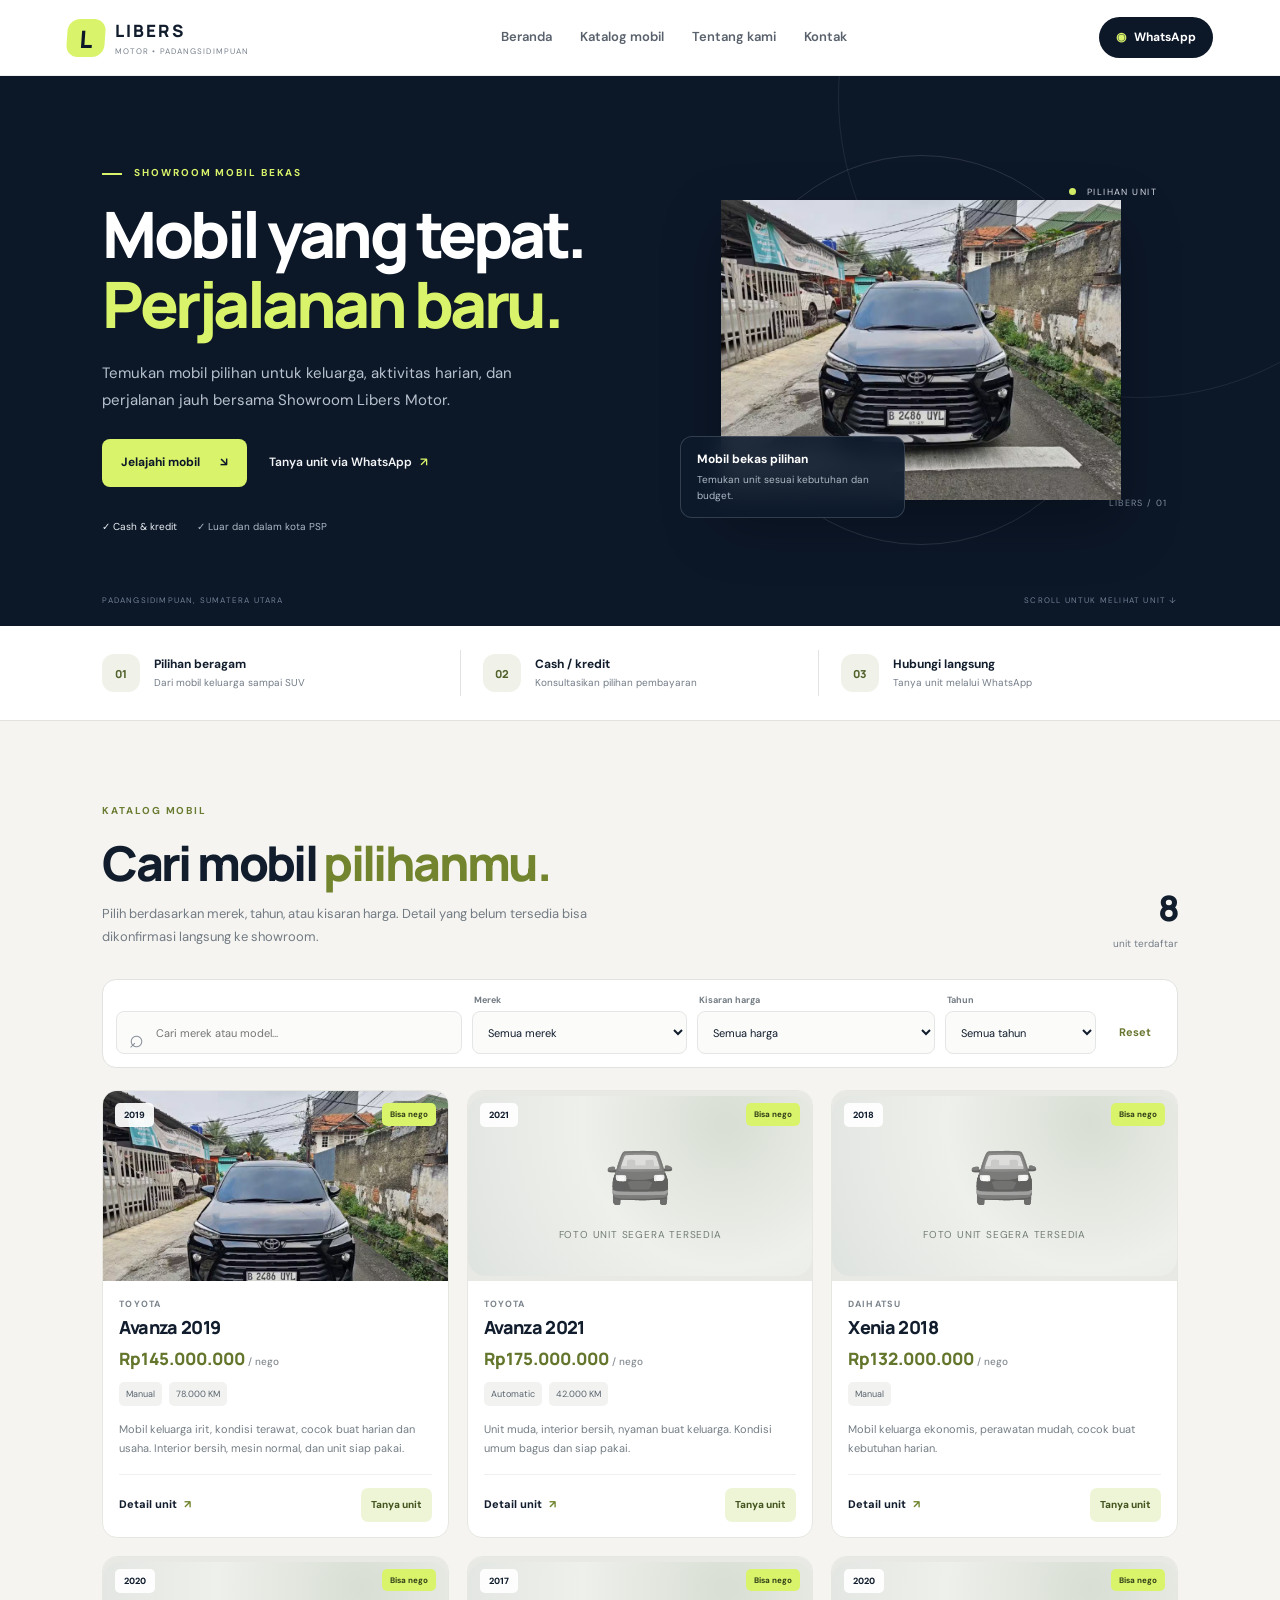
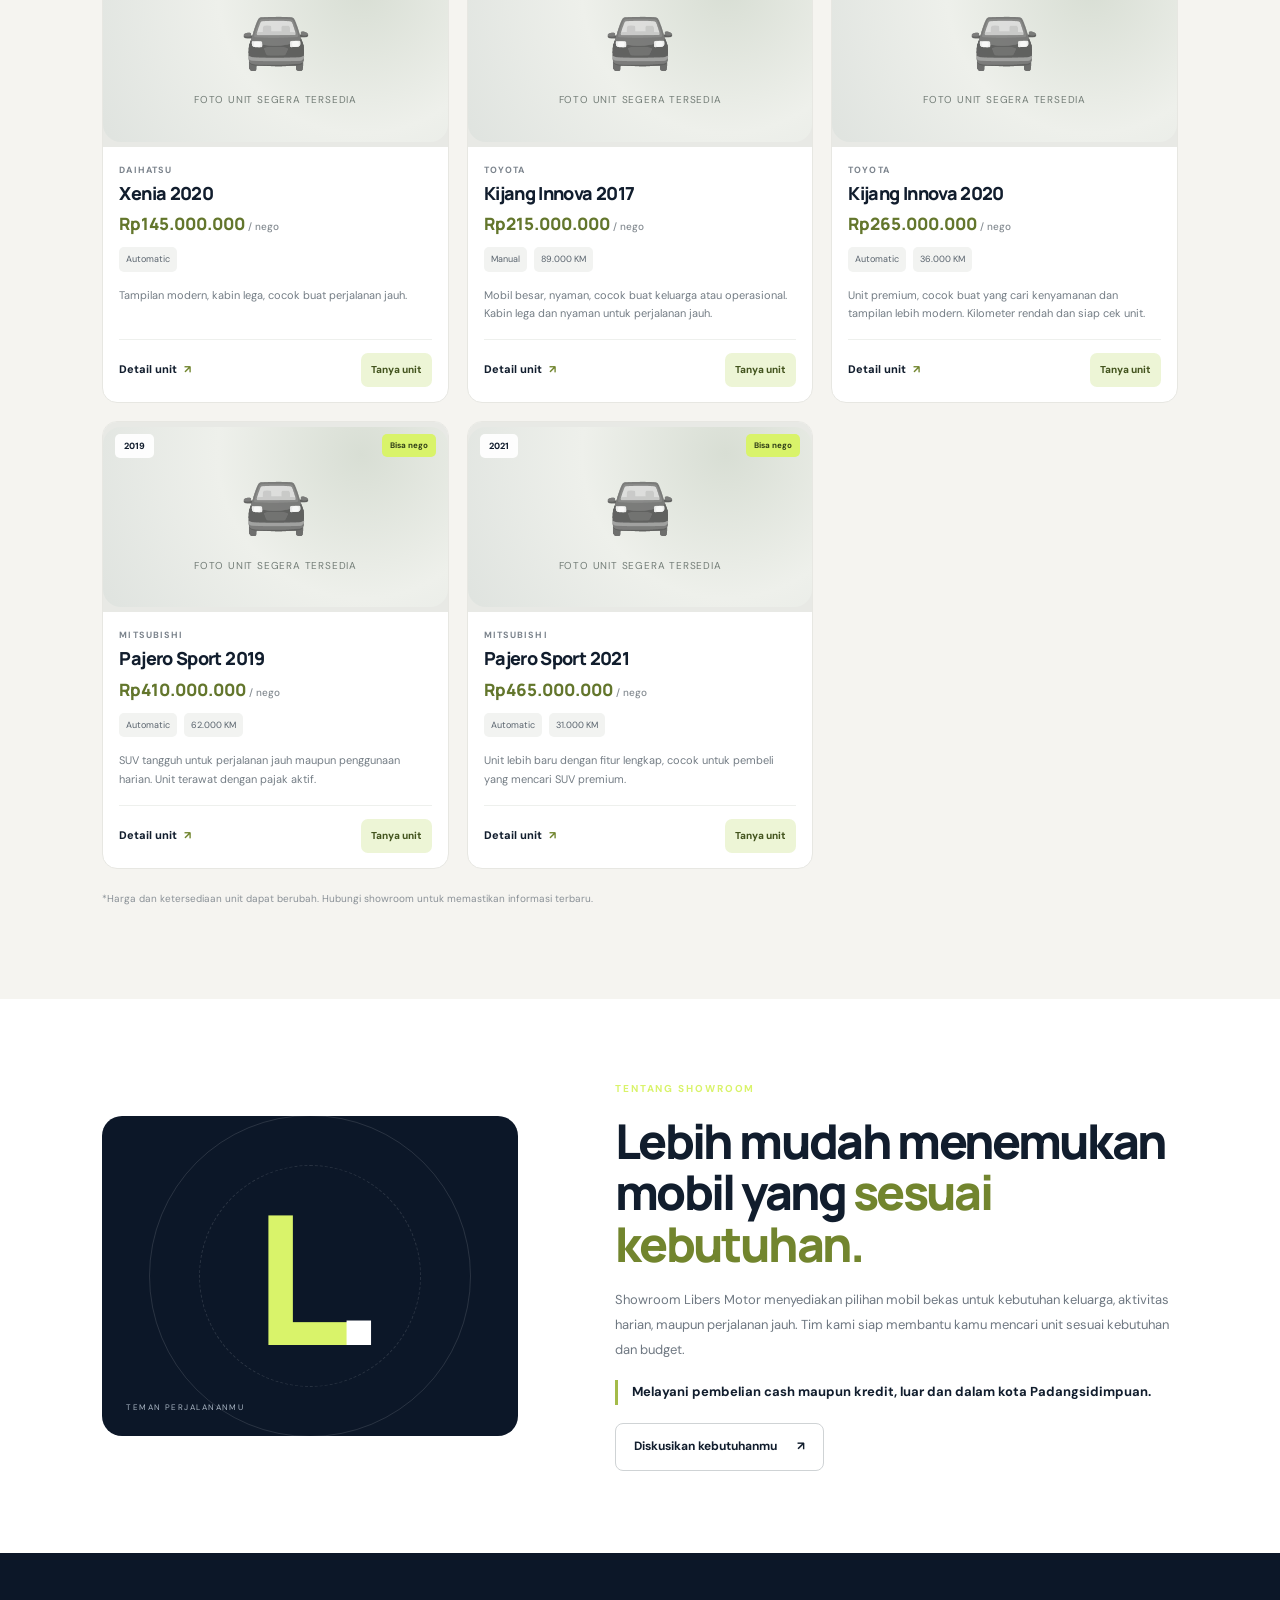
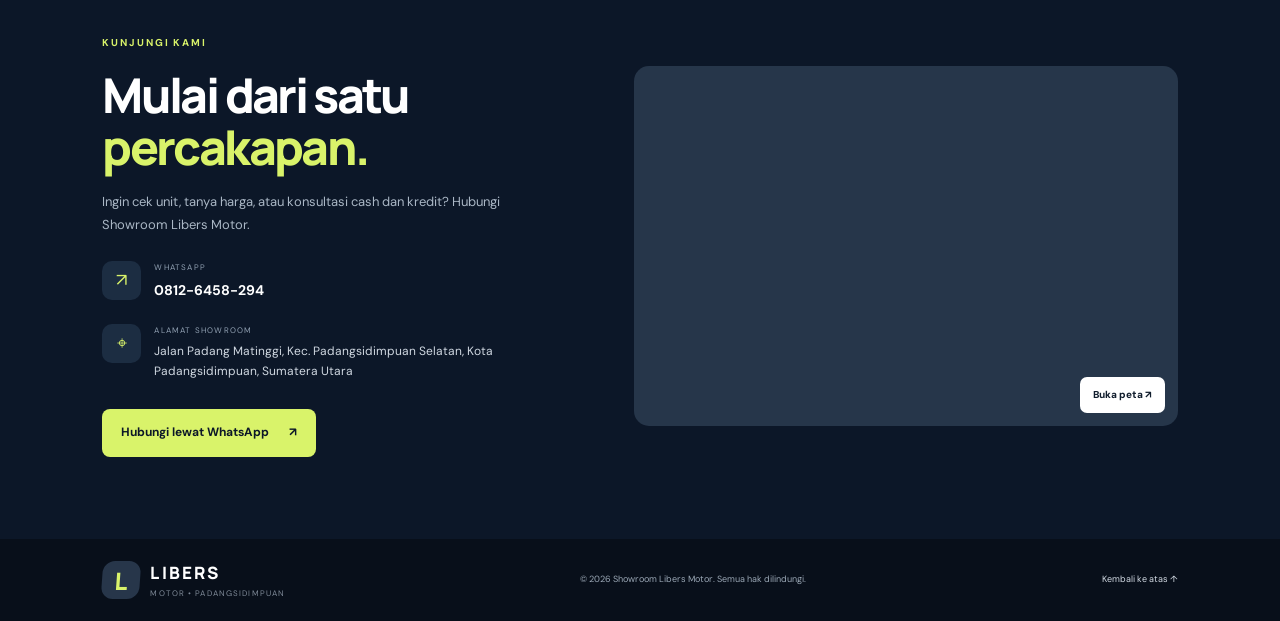
==== commit 8240e945: "Build mobile-first Showroom Libers catalog website" ====
--- a/index.html
+++ b/index.html
@@ -1,173 +1,101 @@
-<!DOCTYPE html>
+<!doctype html>
 <html lang="id">
-
 <head>
-  <meta charset="UTF-8" />
-  <meta name="viewport" content="width=device-width, initial-scale=1.0" />
-  <title>Showroom Libers | Jual Beli Mobil Bekas</title>
-  <link rel="preconnect" href="https://fonts.googleapis.com" />
-  <link rel="preconnect" href="https://fonts.gstatic.com" crossorigin />
-  <link rel="stylesheet" href="style.css" />
+  <meta charset="UTF-8">
+  <meta name="viewport" content="width=device-width, initial-scale=1">
+  <meta name="theme-color" content="#0c1728">
+  <meta name="description" content="Katalog mobil bekas Showroom Libers Motor, Padangsidimpuan. Lihat unit, harga, dan hubungi showroom melalui WhatsApp.">
+  <title>Showroom Libers Motor | Mobil Bekas Pilihan</title>
+  <link rel="preconnect" href="https://fonts.googleapis.com">
+  <link rel="preconnect" href="https://fonts.gstatic.com" crossorigin>
+  <link href="https://fonts.googleapis.com/css2?family=DM+Sans:wght@400;500;600;700&family=Manrope:wght@400;500;600;700;800&display=swap" rel="stylesheet">
+  <link rel="stylesheet" href="style.css">
 </head>
-
 <body>
-  <header class="header">
-    <div class="logo">Showroom Libers </div>
-    <nav class="nav">
-      <a href="#beranda">Beranda</a>
-      <a href="#katalog">Katalog</a>
-      <a href="#kontak">Kontak</a>
+  <header class="site-header">
+    <a class="brand" href="#beranda" aria-label="Showroom Libers, beranda">
+      <span class="brand-mark" aria-hidden="true">L</span>
+      <span class="brand-copy"><strong>LIBERS</strong><small>MOTOR • PADANGSIDIMPUAN</small></span>
+    </a>
+    <nav class="desktop-nav" aria-label="Navigasi utama">
+      <a href="#beranda">Beranda</a><a href="#katalog">Katalog mobil</a><a href="#tentang">Tentang kami</a><a href="#kontak">Kontak</a>
     </nav>
+    <a class="header-contact" href="https://wa.me/628126458294" target="_blank" rel="noopener noreferrer"><span aria-hidden="true">◉</span> WhatsApp</a>
   </header>
 
   <main>
-    <section id="beranda" class="hero">
-      <div class="hero-content">
-        <h1>Jual & Beli Mobil Bekas Berkualitas</h1>
-        <p>Temukan mobil impianmu di Showroom Libers Motor dengan pilihan unit terawat dan proses yang mudah.</p>
-        <p>MELAYANI CASH / CREDIT LUAR DAN DALAM KOTA PSP</p>
-        <a class="btn-primary" href="https://wa.me/628126458294" target="_blank" rel="noopener noreferrer">
-          Hubungi WhatsApp
-        </a>
+    <section class="hero" id="beranda">
+      <div class="hero-copy">
+        <p class="eyebrow"><span></span> SHOWROOM MOBIL BEKAS</p>
+        <h1>Mobil yang tepat.<br><em>Perjalanan baru.</em></h1>
+        <p class="hero-lead">Temukan mobil pilihan untuk keluarga, aktivitas harian, dan perjalanan jauh bersama Showroom Libers Motor.</p>
+        <div class="hero-actions">
+          <a class="button button-light" href="#katalog">Jelajahi mobil <span aria-hidden="true">↘</span></a>
+          <a class="text-link" href="https://wa.me/628126458294" target="_blank" rel="noopener noreferrer">Tanya unit via WhatsApp <span aria-hidden="true">↗</span></a>
+        </div>
+        <div class="hero-points"><span>✓ Cash & kredit</span><span>✓ Luar dan dalam kota PSP</span></div>
       </div>
+      <div class="hero-visual" aria-label="Ilustrasi mobil untuk katalog Showroom Libers">
+        <div class="hero-orbit orbit-one"></div><div class="hero-orbit orbit-two"></div>
+        <div class="hero-label"><span class="live-dot"></span> PILIHAN UNIT</div>
+        <div class="hero-car-wrap">
+          <img class="hero-car" src="images/avanza-2019/depan.png" alt="Toyota Avanza 2019 dari koleksi Showroom Libers" onerror="this.style.display='none';this.nextElementSibling.style.display='block'">
+          <div class="car-placeholder hero-placeholder" style="display:none"><span class="car-icon">🚘</span><span>Mobil pilihan Libers</span></div>
+        </div>
+        <div class="hero-note"><strong>Mobil bekas pilihan</strong><span>Temukan unit sesuai kebutuhan dan budget.</span></div>
+        <span class="hero-index">LIBERS / 01</span>
+      </div>
+      <div class="hero-bottom"><span>PADANGSIDIMPUAN, SUMATERA UTARA</span><span>SCROLL UNTUK MELIHAT UNIT ↓</span></div>
     </section>
 
-    <section class="about">
-      <h2>Tentang Showroom Libers Motor</h2>
-      <p>Showroom Libers menyediakan mobil bekas berkualitas dengan pilihan unit yang rapi, harga bersahabat, dan
-        pelayanan yang cepat.</p>
-      <p>Kami siap bantu kamu cari mobil sesuai kebutuhan dan budget.</p>
+    <section class="trust-strip" aria-label="Informasi layanan">
+      <div><span class="trust-icon">01</span><p><strong>Pilihan beragam</strong><small>Dari mobil keluarga sampai SUV</small></p></div>
+      <div><span class="trust-icon">02</span><p><strong>Cash / kredit</strong><small>Konsultasikan pilihan pembayaran</small></p></div>
+      <div><span class="trust-icon">03</span><p><strong>Hubungi langsung</strong><small>Tanya unit melalui WhatsApp</small></p></div>
     </section>
 
-    <section class="filters">
-      <h2>Filter Mobil</h2>
-      <div class="filter-group">
-        <select id="brandFilter">
-          <option value="all">Semua Merek</option>
-          <option value="avanza">Avanza</option>
-          <option value="xenia">Xenia</option>
-          <option value="innova">Kijang Innova</option>
-          <option value="pajero">Pajero Sport</option>
-        </select>
+    <section class="catalog-section section-pad" id="katalog">
+      <div class="section-heading">
+        <div><p class="eyebrow eyebrow-dark">KATALOG MOBIL</p><h2>Cari mobil <em>pilihanmu.</em></h2><p class="section-intro">Pilih berdasarkan merek, tahun, atau kisaran harga. Detail yang belum tersedia bisa dikonfirmasi langsung ke showroom.</p></div>
+        <div class="catalog-count"><strong id="resultCount">8</strong><span>unit terdaftar</span></div>
+      </div>
 
-        <select id="priceFilter">
-          <option value="all">Semua Harga</option>
-          <option value="low">Di bawah 150 juta</option>
-          <option value="mid">150 - 250 juta</option>
-          <option value="high">Di atas 250 juta</option>
-        </select>
+      <div class="filter-panel">
+        <label class="search-field"><span aria-hidden="true">⌕</span><input id="searchInput" type="search" placeholder="Cari merek atau model..." aria-label="Cari mobil"></label>
+        <label class="filter-field"><span>Merek</span><select id="brandFilter"><option value="all">Semua merek</option><option value="avanza">Toyota Avanza</option><option value="xenia">Daihatsu Xenia</option><option value="innova">Kijang Innova</option><option value="pajero">Pajero Sport</option></select></label>
+        <label class="filter-field"><span>Kisaran harga</span><select id="priceFilter"><option value="all">Semua harga</option><option value="low">Di bawah Rp150 juta</option><option value="mid">Rp150–250 juta</option><option value="high">Di atas Rp250 juta</option></select></label>
+        <label class="filter-field"><span>Tahun</span><select id="yearFilter"><option value="all">Semua tahun</option><option value="2017">2017</option><option value="2018">2018</option><option value="2019">2019</option><option value="2020">2020</option><option value="2021">2021</option></select></label>
+        <button class="reset-filter" id="resetFilters" type="button">Reset</button>
+      </div>
 
-        <select id="yearFilter">
-          <option value="all">Semua Tahun</option>
-          <option value="2017">2017</option>
-          <option value="2018">2018</option>
-          <option value="2019">2019</option>
-          <option value="2020">2020</option>
-          <option value="2021">2021</option>
-        </select>
-      </div>
+      <div class="car-grid" id="carGrid" aria-live="polite"></div>
+      <div class="empty-state" id="emptyState" hidden><span>⌕</span><h3>Mobil belum ditemukan</h3><p>Coba ubah kata kunci atau filter pencarianmu.</p><button class="button button-dark" id="emptyReset" type="button">Tampilkan semua unit</button></div>
+      <p class="catalog-note">*Harga dan ketersediaan unit dapat berubah. Hubungi showroom untuk memastikan informasi terbaru.</p>
     </section>
 
-    <section id="katalog" class="catalog">
-      <h2>Katalog Mobil</h2>
-
-      <div class="car-grid">
-        <a class="car-card" href="avanza-2019.html" data-brand="avanza" data-price="mid" data-year="2019">
-          <img src="images/avanza-2019/depan.png" alt="Toyota Avanza 2019" />
-          <h3>Toyota Avanza 2019</h3>
-          <p class="meta">Manual • Rp145.000.000</p>
-          <p class="nego">Bisa nego</p>
-          <p class="desc">Mobil keluarga irit, kondisi terawat, cocok buat harian dan usaha.</p>
-          <span class="btn-card">Lihat Detail</span>
-        </a>
-
-        <a class="car-card" href="avanza-2021.html" data-brand="avanza" data-price="mid" data-year="2021">
-          <img src="https://via.placeholder.com/600x400?text=Toyota+Avanza" alt="Toyota Avanza 2021" />
-          <h3>Toyota Avanza 2021</h3>
-          <p class="meta">Automatic • Rp175.000.000</p>
-          <p class="nego">Bisa nego</p>
-          <p class="desc">Unit muda, interior bersih, nyaman buat keluarga.</p>
-          <span class="btn-card">Lihat Detail</span>
-        </a>
-
-        <a class="car-card" href="xenia-2018.html" data-brand="xenia" data-price="low" data-year="2018">
-          <img src="https://via.placeholder.com/600x400?text=Daihatsu+Xenia" alt="Daihatsu Xenia 2018" />
-          <h3>Daihatsu Xenia 2018</h3>
-          <p class="meta">Manual • Rp132.000.000</p>
-          <p class="nego">Bisa nego</p>
-          <p class="desc">Mobil keluarga ekonomis, perawatan mudah, cocok buat kebutuhan harian.</p>
-          <span class="btn-card">Lihat Detail</span>
-        </a>
-
-        <a class="car-card" href="xenia-2020.html" data-brand="xenia" data-price="mid" data-year="2020">
-          <img src="https://via.placeholder.com/600x400?text=Daihatsu+Xenia" alt="Daihatsu Xenia 2020" />
-          <h3>Daihatsu Xenia 2020</h3>
-          <p class="meta">Automatic • Rp145.000.000</p>
-          <p class="nego">Bisa nego</p>
-          <p class="desc">Tampilan modern, kabin lega, cocok buat perjalanan jauh.</p>
-          <span class="btn-card">Lihat Detail</span>
-        </a>
-
-        <a class="car-card" href="innova-2017.html" data-brand="innova" data-price="mid" data-year="2017">
-          <img src="https://via.placeholder.com/600x400?text=Kijang+Innova" alt="Kijang Innova 2017" />
-          <h3>Kijang Innova 2017</h3>
-          <p class="meta">Manual • Rp215.000.000</p>
-          <p class="nego">Bisa nego</p>
-          <p class="desc">Mobil besar, nyaman, cocok buat keluarga atau operasional.</p>
-          <span class="btn-card">Lihat Detail</span>
-        </a>
-
-        <a class="car-card" href="innova-2020.html" data-brand="innova" data-price="high" data-year="2020">
-          <img src="https://via.placeholder.com/600x400?text=Kijang+Innova" alt="Kijang Innova 2020" />
-          <h3>Kijang Innova 2020</h3>
-          <p class="meta">Automatic • Rp265.000.000</p>
-          <p class="nego">Bisa nego</p>
-          <p class="desc">Unit premium, cocok buat yang cari kenyamanan dan prestise.</p>
-          <span class="btn-card">Lihat Detail</span>
-        </a>
-
-        <!-- FIX: link diperbaiki dari pajero-2019.html (tidak ada) → pajero-2019.html (dibuat ulang) -->
-        <a class="car-card" href="pajero-2019.html" data-brand="pajero" data-price="high" data-year="2019">
-          <img src="https://via.placeholder.com/600x400?text=Pajero+Sport" alt="Pajero Sport 2019" />
-          <h3>Pajero Sport 2019</h3>
-          <p class="meta">Automatic • Rp410.000.000</p>
-          <p class="nego">Bisa nego</p>
-          <p class="desc">SUV gagah, cocok buat tampilan mewah dan perjalanan jauh.</p>
-          <span class="btn-card">Lihat Detail</span>
-        </a>
-
-        <a class="car-card" href="pajero-2021.html" data-brand="pajero" data-price="high" data-year="2021">
-          <img src="https://via.placeholder.com/600x400?text=Pajero+Sport" alt="Pajero Sport 2021" />
-          <h3>Pajero Sport 2021</h3>
-          <p class="meta">Automatic • Rp465.000.000</p>
-          <p class="nego">Bisa nego</p>
-          <p class="desc">Unit lebih baru, fitur lengkap, cocok buat pembeli premium.</p>
-          <span class="btn-card">Lihat Detail</span>
-        </a>
-
-        <!-- Empty state saat filter tidak menemukan hasil -->
-        <div id="emptyState" class="empty-state">
-          <div class="empty-icon">🚗</div>
-          <p>Tidak ada mobil yang sesuai filter. Coba ubah pilihan filter kamu.</p>
-        </div>
-      </div>
+    <section class="about-section section-pad" id="tentang">
+      <div class="about-art"><div class="about-number">L<span>.</span></div><div class="about-caption">TEMAN PERJALANANMU</div></div>
+      <div class="about-copy"><p class="eyebrow">TENTANG SHOWROOM</p><h2>Lebih mudah menemukan mobil yang <em>sesuai kebutuhan.</em></h2><p>Showroom Libers Motor menyediakan pilihan mobil bekas untuk kebutuhan keluarga, aktivitas harian, maupun perjalanan jauh. Tim kami siap membantu kamu mencari unit sesuai kebutuhan dan budget.</p><p class="about-highlight">Melayani pembelian cash maupun kredit, luar dan dalam kota Padangsidimpuan.</p><a class="button button-outline" href="https://wa.me/628126458294" target="_blank" rel="noopener noreferrer">Diskusikan kebutuhanmu <span aria-hidden="true">↗</span></a></div>
     </section>
 
-    <section id="kontak" class="contact">
-      <h2>Kontak & Lokasi</h2>
-      <p><strong>WhatsApp:</strong><a  href="https://wa.me/628126458294" target="_blank" rel="noopener noreferrer">08126458294<a></a></p>
-      <p><strong>Alamat:</strong> Jalan Padang Matinggi, Kec. Padangsidimpuan Sel., Kota Padangsidempuan, Sumatera Utara</p>
-      <div class="map">
-        <iframe src="https://www.google.com/maps/embed?pb=!1m18!1m12!1m3!1d3988.6915450312727!2d99.2952256!3d1.3617266999999997!2m3!1f0!2f0!3f0!3m2!1i1024!2i768!4f13.1!3m3!1m2!1s0x302c1b46a7a649f1%3A0x288d455baa640a81!2sShowroom%20Libers%20Mobil!5e0!3m2!1sid!2sid!4v1782394474158!5m2!1sid!2sid" width="600" height="450" style="border:0;" allowfullscreen="" loading="lazy" referrerpolicy="strict-origin-when-cross-origin"></iframe>
+    <section class="contact-section section-pad" id="kontak">
+      <div class="contact-copy"><p class="eyebrow">KUNJUNGI KAMI</p><h2>Mulai dari satu <em>percakapan.</em></h2><p>Ingin cek unit, tanya harga, atau konsultasi cash dan kredit? Hubungi Showroom Libers Motor.</p>
+        <div class="contact-detail"><span class="detail-icon">↗</span><div><small>WHATSAPP</small><a href="https://wa.me/628126458294" target="_blank" rel="noopener noreferrer">0812-6458-294</a></div></div>
+        <div class="contact-detail"><span class="detail-icon">⌖</span><div><small>ALAMAT SHOWROOM</small><p>Jalan Padang Matinggi, Kec. Padangsidimpuan Selatan, Kota Padangsidimpuan, Sumatera Utara</p></div></div>
+        <a class="button button-light" href="https://wa.me/628126458294" target="_blank" rel="noopener noreferrer">Hubungi lewat WhatsApp <span aria-hidden="true">↗</span></a>
       </div>
+      <div class="map-frame"><iframe title="Peta lokasi Showroom Libers Mobil" src="https://www.google.com/maps/embed?pb=!1m18!1m12!1m3!1d3988.6915450312727!2d99.2952256!3d1.3617266999999997!2m3!1f0!2f0!3f0!3m2!1i1024!2i768!4f13.1!3m3!1m2!1s0x302c1b46a7a649f1%3A0x288d455baa640a81!2sShowroom%20Libers%20Mobil!5e0!3m2!1sid!2sid!4v1782394474158!5m2!1sid!2sid" loading="lazy" referrerpolicy="strict-origin-when-cross-origin" allowfullscreen></iframe><a class="map-label" href="https://www.google.com/maps/search/?api=1&query=Showroom+Libers+Mobil+Padangsidimpuan" target="_blank" rel="noopener noreferrer">Buka peta <span aria-hidden="true">↗</span></a></div>
     </section>
   </main>
 
-  <footer class="footer">
-    <p>© 2026 Showroom Libers. Semua hak dilindungi.</p>
-  </footer>
+  <footer class="site-footer"><a class="brand footer-brand" href="#beranda"><span class="brand-mark">L</span><span class="brand-copy"><strong>LIBERS</strong><small>MOTOR • PADANGSIDIMPUAN</small></span></a><p>© 2026 Showroom Libers Motor. Semua hak dilindungi.</p><a href="#beranda">Kembali ke atas ↑</a></footer>
 
+  <a class="mobile-wa" href="https://wa.me/628126458294" target="_blank" rel="noopener noreferrer"><span aria-hidden="true">◉</span> Tanya unit via WhatsApp</a>
+
+  <dialog class="car-dialog" id="carDialog" aria-labelledby="dialogTitle">
+    <button class="dialog-close" id="dialogClose" type="button" aria-label="Tutup detail">×</button>
+    <div id="dialogContent"></div>
+  </dialog>
   <script src="script.js"></script>
 </body>
-
-</html>
+</html>
--- a/style.css
+++ b/style.css
@@ -1,482 +1,13 @@
-@import url('https://fonts.googleapis.com/css2?family=Inter:wght@400;500;600;700;800&display=swap');
-
-:root {
-  --primary: #f97316;
-  --primary-dark: #ea580c;
-  --bg: #f8fafc;
-  --card: #ffffff;
-  --text: #1f2937;
-  --muted: #6b7280;
-  --border: #e5e7eb;
-  --shadow: 0 10px 30px rgba(0, 0, 0, 0.08);
-  --radius: 18px;
-}
-
-*, *::before, *::after {
-  box-sizing: border-box;
-  margin: 0;
-  padding: 0;
-}
-
-html {
-  scroll-behavior: smooth;
-}
-
-body {
-  font-family: 'Inter', Arial, sans-serif;
-  background: var(--bg);
-  color: var(--text);
-  line-height: 1.6;
-}
-
-a {
-  text-decoration: none;
-  color: inherit;
-}
-
-img {
-  max-width: 100%;
-  display: block;
-}
-
-/* ===== HEADER ===== */
-.header {
-  position: sticky;
-  top: 0;
-  z-index: 1000;
-  background: rgba(255, 255, 255, 0.92);
-  backdrop-filter: blur(10px);
-  border-bottom: 1px solid var(--border);
-  display: flex;
-  justify-content: space-between;
-  align-items: center;
-  padding: 16px 5%;
-}
-
-.logo {
-  font-size: 1.4rem;
-  font-weight: 800;
-  color: var(--primary);
-  letter-spacing: 0.5px;
-}
-
-.nav {
-  display: flex;
-  gap: 20px;
-  font-weight: 600;
-}
-
-.nav a {
-  color: var(--text);
-  transition: color 0.2s ease;
-}
-
-.nav a:hover {
-  color: var(--primary);
-}
-
-/* ===== HERO ===== */
-.hero {
-  min-height: 80vh;
-  display: flex;
-  align-items: center;
-  padding: 80px 5%;
-  background:
-    linear-gradient(rgba(15, 23, 42, 0.6), rgba(15, 23, 42, 0.6)),
-    url("https://images.unsplash.com/photo-1533473359331-0135ef1b58bf?w=1600&q=80") center/cover no-repeat;
-  color: white;
-}
-
-.hero-content {
-  max-width: 650px;
-}
-
-.hero h1 {
-  font-size: clamp(2rem, 5vw, 3.8rem);
-  font-weight: 800;
-  line-height: 1.1;
-  margin-bottom: 18px;
-}
-
-.hero p {
-  font-size: 1.05rem;
-  color: #e5e7eb;
-  margin-bottom: 28px;
-}
-
-/* ===== BUTTONS ===== */
-.btn-primary {
-  display: inline-block;
-  background: var(--primary);
-  color: white;
-  padding: 14px 24px;
-  border-radius: 999px;
-  font-weight: 700;
-  transition: background 0.25s ease, transform 0.25s ease;
-  box-shadow: 0 10px 20px rgba(249, 115, 22, 0.25);
-}
-
-.btn-primary:hover {
-  background: var(--primary-dark);
-  transform: translateY(-2px);
-}
-
-/* ===== SECTIONS ===== */
-.about,
-.filters,
-.catalog,
-.contact {
-  width: min(1200px, 92%);
-  margin: 0 auto;
-  padding: 70px 0;
-}
-
-.about h2,
-.filters h2,
-.catalog h2,
-.contact h2 {
-  font-size: 2rem;
-  font-weight: 800;
-  margin-bottom: 16px;
-}
-
-.about p,
-.contact p {
-  color: var(--muted);
-  max-width: 700px;
-  margin-bottom: 12px;
-}
-
-/* ===== FILTERS ===== */
-.filters {
-  padding-top: 20px;
-}
-
-.filter-group {
-  display: grid;
-  grid-template-columns: repeat(3, minmax(0, 1fr));
-  gap: 14px;
-  margin-top: 20px;
-}
-
-.filter-group select {
-  width: 100%;
-  padding: 14px 16px;
-  border: 1px solid var(--border);
-  border-radius: 14px;
-  background: white;
-  font-size: 1rem;
-  font-family: 'Inter', Arial, sans-serif;
-  outline: none;
-  cursor: pointer;
-  transition: border-color 0.2s ease, box-shadow 0.2s ease;
-}
-
-.filter-group select:focus {
-  border-color: var(--primary);
-  box-shadow: 0 0 0 3px rgba(249, 115, 22, 0.12);
-}
-
-/* ===== CAR GRID ===== */
-.car-grid {
-  display: grid;
-  grid-template-columns: repeat(auto-fill, minmax(270px, 1fr));
-  gap: 24px;
-  margin-top: 28px;
-  align-items: stretch;
-}
-
-.car-card {
-  display: flex;
-  flex-direction: column;
-  background: var(--card);
-  border: 1px solid var(--border);
-  border-radius: var(--radius);
-  overflow: hidden;
-  box-shadow: var(--shadow);
-  transition: transform 0.25s ease, box-shadow 0.25s ease;
-}
-
-.car-card:hover {
-  transform: translateY(-6px);
-  box-shadow: 0 18px 40px rgba(0, 0, 0, 0.12);
-}
-
-.car-card img {
-  width: 100%;
-  height: 210px;
-  object-fit: cover;
-}
-
-.car-card h3 {
-  font-size: 1.15rem;
-  font-weight: 700;
-  margin: 16px 18px 6px;
-}
-
-.car-card .meta {
-  margin: 0 18px 6px;
-  color: var(--muted);
-  font-size: 0.95rem;
-}
-
-.car-card .nego {
-  display: inline-block;
-  margin: 0 18px 12px;
-  padding: 4px 10px;
-  background: rgba(249, 115, 22, 0.12);
-  color: var(--primary-dark);
-  border-radius: 999px;
-  font-size: 0.82rem;
-  font-weight: 700;
-}
-
-.car-card .desc {
-  margin: 0 18px 18px;
-  color: var(--muted);
-  font-size: 0.93rem;
-  flex: 1;
-}
-
-.btn-card {
-  display: block;
-  margin: auto 18px 18px;
-  padding: 12px 16px;
-  background: var(--primary);
-  color: white;
-  text-align: center;
-  border-radius: 12px;
-  font-weight: 700;
-  font-size: 0.95rem;
-  transition: background 0.2s ease;
-}
-
-.car-card:hover .btn-card {
-  background: var(--primary-dark);
-}
-
-/* ===== EMPTY STATE ===== */
-.empty-state {
-  display: none;
-  text-align: center;
-  padding: 60px 20px;
-  color: var(--muted);
-  grid-column: 1 / -1;
-}
-
-.empty-state .empty-icon {
-  font-size: 3rem;
-  margin-bottom: 12px;
-}
-
-.empty-state p {
-  font-size: 1.05rem;
-}
-
-/* ===== CONTACT ===== */
-.contact {
-  border-top: 1px solid var(--border);
-}
-
-.map {
-  margin-top: 22px;
-  border-radius: var(--radius);
-  overflow: hidden;
-  box-shadow: var(--shadow);
-}
-
-/* ===== FOOTER ===== */
-.footer {
-  text-align: center;
-  padding: 24px 16px;
-  background: #111827;
-  color: #9ca3af;
-  margin-top: 20px;
-  font-size: 0.9rem;
-}
-
-/* ===== DETAIL PAGE ===== */
-.detail-page {
-  width: min(1200px, 92%);
-  margin: 0 auto;
-  padding: 40px 0 70px;
-}
-
-.detail-hero {
-  display: grid;
-  grid-template-columns: 1.4fr 1fr;
-  gap: 28px;
-  align-items: start;
-}
-
-.detail-gallery,
-.detail-info {
-  background: #fff;
-  border: 1px solid var(--border);
-  border-radius: var(--radius);
-  box-shadow: var(--shadow);
-  overflow: hidden;
-}
-
-.main-image {
-  width: 100%;
-  height: 420px;
-  object-fit: cover;
-  transition: opacity 0.2s ease;
-}
-
-.thumbs {
-  display: grid;
-  grid-template-columns: repeat(4, 1fr);
-  gap: 10px;
-  padding: 16px;
-}
-
-.thumb {
-  width: 100%;
-  height: 90px;
-  object-fit: cover;
-  border-radius: 12px;
-  cursor: pointer;
-  border: 2px solid transparent;
-  transition: border-color 0.2s ease, transform 0.2s ease;
-}
-
-.thumb:hover {
-  border-color: rgba(249, 115, 22, 0.4);
-}
-
-.thumb.active {
-  border-color: var(--primary);
-  transform: translateY(-2px);
-}
-
-.detail-info {
-  padding: 28px;
-}
-
-.detail-info h1 {
-  font-size: 1.9rem;
-  font-weight: 800;
-  line-height: 1.2;
-  margin-bottom: 10px;
-}
-
-.price {
-  font-size: 1.8rem;
-  font-weight: 800;
-  color: var(--primary);
-  margin-bottom: 6px;
-}
-
-.badges {
-  color: var(--muted);
-  font-size: 0.95rem;
-  margin-bottom: 22px;
-}
-
-.spec-list {
-  display: grid;
-  gap: 8px;
-  margin-bottom: 24px;
-}
-
-.spec-list div {
-  display: flex;
-  gap: 8px;
-  padding: 10px 14px;
-  background: var(--bg);
-  border-radius: 10px;
-  font-size: 0.93rem;
-}
-
-.spec-list strong {
-  min-width: 115px;
-  color: var(--muted);
-  font-weight: 600;
-  flex-shrink: 0;
-}
-
-.detail-description {
-  margin-top: 28px;
-  background: #fff;
-  padding: 28px;
-  border-radius: var(--radius);
-  border: 1px solid var(--border);
-  box-shadow: var(--shadow);
-}
-
-.detail-description h2 {
-  font-size: 1.4rem;
-  font-weight: 700;
-  margin-bottom: 14px;
-}
-
-.detail-description p {
-  color: var(--muted);
-  margin-bottom: 10px;
-  line-height: 1.7;
-}
-
-/* ===== RESPONSIVE ===== */
-@media (max-width: 900px) {
-  .filter-group {
-    grid-template-columns: 1fr;
-  }
-
-  .nav {
-    gap: 12px;
-    font-size: 0.95rem;
-  }
-
-  .detail-hero {
-    grid-template-columns: 1fr;
-  }
-
-  .main-image {
-    height: 320px;
-  }
-}
-
-@media (max-width: 640px) {
-  .header {
-    flex-direction: column;
-    gap: 12px;
-  }
-
-  .hero {
-    min-height: 72vh;
-    padding: 60px 5%;
-  }
-
-  .hero h1 {
-    font-size: 2.1rem;
-  }
-
-  .about,
-  .filters,
-  .catalog,
-  .contact {
-    padding: 50px 0;
-  }
-
-  .detail-info {
-    padding: 20px;
-  }
-
-  .detail-info h1 {
-    font-size: 1.5rem;
-  }
-
-  .price {
-    font-size: 1.4rem;
-  }
-
-  .thumb {
-    height: 70px;
-  }
-
-  .detail-description {
-    padding: 20px;
-  }
-}
+:root{--ink:#111d2d;--navy:#0c1728;--navy-2:#14253b;--paper:#f5f4f0;--white:#fff;--muted:#737c88;--line:#e2e3e1;--accent:#d9f36a;--radius:22px;--font-body:"DM Sans",Arial,sans-serif;--font-display:"Manrope","DM Sans",sans-serif}
+*{box-sizing:border-box}html{scroll-behavior:smooth;scroll-padding-top:84px}body{margin:0;background:var(--paper);color:var(--ink);font-family:var(--font-body);font-size:15px;line-height:1.6;-webkit-font-smoothing:antialiased}a{color:inherit;text-decoration:none}button,input,select{font:inherit}button,a,select{-webkit-tap-highlight-color:transparent}button:focus-visible,a:focus-visible,input:focus-visible,select:focus-visible{outline:3px solid #9dbf37;outline-offset:3px}.site-header{height:76px;padding:0 5.2%;display:flex;align-items:center;justify-content:space-between;background:var(--white);position:sticky;top:0;z-index:30;border-bottom:1px solid rgba(17,29,45,.07)}.brand{display:flex;align-items:center;gap:10px;flex-shrink:0}.brand-mark{width:38px;height:38px;display:grid;place-items:center;border-radius:12px;background:var(--accent);color:var(--navy);font:800 24px var(--font-display);transform:skew(-4deg)}.brand-copy{display:flex;flex-direction:column;line-height:1.15}.brand-copy strong{font:800 17px var(--font-display);letter-spacing:.13em}.brand-copy small{font-size:8px;letter-spacing:.14em;color:#78818d;margin-top:5px}.desktop-nav{display:flex;gap:28px;align-items:center}.desktop-nav a{font-size:13px;font-weight:600;color:#59616c;transition:color .2s}.desktop-nav a:hover{color:var(--ink)}.header-contact{background:var(--navy);color:white;border-radius:99px;padding:11px 17px;font-size:12px;font-weight:700}.header-contact span{color:var(--accent);margin-right:5px}
+.hero{position:relative;overflow:hidden;min-height:550px;background:var(--navy);color:white;padding:74px 8% 76px;display:grid;grid-template-columns:1.02fr .98fr;align-items:center;gap:28px}.hero:after{content:"";position:absolute;width:600px;height:600px;border:1px solid rgba(255,255,255,.08);border-radius:50%;right:-160px;top:-280px;pointer-events:none}.hero-copy{position:relative;z-index:2;max-width:610px}.eyebrow{margin:0 0 18px;font-size:10px;font-weight:700;letter-spacing:.19em;color:var(--accent)}.eyebrow span{display:inline-block;width:20px;height:2px;background:var(--accent);vertical-align:middle;margin-right:8px}.hero h1,.section-heading h2,.about-copy h2,.contact-copy h2{font-family:var(--font-display);font-size:clamp(39px,5vw,66px);letter-spacing:-.055em;line-height:1.08;margin:0;font-weight:800}.hero h1 em,.section-heading h2 em,.about-copy h2 em,.contact-copy h2 em{font-style:normal;color:var(--accent)}.hero-lead{max-width:450px;color:#b8c2ce;font-size:15px;line-height:1.8;margin:22px 0 25px}.hero-actions{display:flex;align-items:center;gap:22px;flex-wrap:wrap}.button{min-height:48px;padding:13px 18px;border-radius:8px;display:inline-flex;align-items:center;justify-content:center;gap:20px;font-size:12px;font-weight:700;border:1px solid transparent;cursor:pointer;transition:transform .2s,background .2s}.button:hover{transform:translateY(-2px)}.button-light{background:var(--accent);color:var(--navy)}.button-dark{background:var(--navy);color:white}.button-outline{border-color:#cfd3d5;color:var(--ink);background:transparent}.text-link{font-size:12px;font-weight:600;color:#f3f4f6}.text-link span{color:var(--accent);margin-left:5px}.hero-points{display:flex;gap:20px;flex-wrap:wrap;margin-top:32px;color:#aeb9c6;font-size:10px}.hero-points span:first-child{color:#eaf0f5}.hero-visual{min-height:360px;position:relative;display:flex;align-items:center;justify-content:center}.hero-orbit{position:absolute;border:1px solid rgba(255,255,255,.12);border-radius:50%;aspect-ratio:1}.orbit-one{width:min(100%,390px)}.orbit-two{width:min(76%,300px);border-style:dashed}.hero-label{position:absolute;top:15px;right:4%;font-size:9px;letter-spacing:.16em;color:#d6dde5}.live-dot{display:inline-block;width:7px;height:7px;background:var(--accent);border-radius:50%;margin-right:7px}.hero-car-wrap{position:relative;z-index:1;width:100%;max-width:470px;min-height:210px;display:grid;place-items:center}.hero-car{width:100%;height:auto;max-height:300px;object-fit:contain;filter:drop-shadow(0 24px 28px rgba(0,0,0,.28));mix-blend-mode:screen}.car-placeholder{width:100%;min-height:180px;border-radius:18px;background:linear-gradient(135deg,#1c3048,#0d1a2c);display:flex;align-items:center;justify-content:center;flex-direction:column;gap:8px;color:#b9c5d1}.car-icon{font-size:54px;filter:grayscale(1)}.hero-placeholder{background:transparent}.hero-note{position:absolute;bottom:12px;left:3%;z-index:2;padding:13px 16px;border:1px solid rgba(255,255,255,.16);border-radius:12px;background:rgba(13,27,45,.88);backdrop-filter:blur(10px);display:flex;flex-direction:column;max-width:225px}.hero-note strong{font-size:12px}.hero-note span{font-size:10px;color:#aeb9c6;margin-top:3px}.hero-index{position:absolute;right:2%;bottom:20px;font-size:9px;letter-spacing:.15em;color:#8291a3}.hero-bottom{position:absolute;left:8%;right:8%;bottom:19px;display:flex;justify-content:space-between;font-size:8px;letter-spacing:.15em;color:#718096}
+.trust-strip{display:grid;grid-template-columns:repeat(3,1fr);background:#fff;padding:24px 8%;border-bottom:1px solid var(--line)}.trust-strip>div{display:flex;align-items:center;gap:14px;padding:4px 22px;border-right:1px solid var(--line)}.trust-strip>div:first-child{padding-left:0}.trust-strip>div:last-child{border:0}.trust-icon{display:grid;place-items:center;width:38px;height:38px;flex-shrink:0;background:#f0f2e9;border-radius:12px;font:800 11px var(--font-display);color:#52622c}.trust-strip p{display:flex;flex-direction:column;margin:0;line-height:1.4}.trust-strip strong{font-size:12px}.trust-strip small{font-size:10px;color:var(--muted);margin-top:4px}
+.section-pad{padding:82px 8%}.catalog-section{background:var(--paper)}.section-heading{display:flex;justify-content:space-between;align-items:flex-end;gap:25px;margin-bottom:30px}.eyebrow-dark{color:#6a7b32}.section-heading h2,.about-copy h2,.contact-copy h2{font-size:clamp(32px,4vw,48px);color:var(--ink)}.section-heading h2 em,.about-copy h2 em{color:#72852e}.section-intro{max-width:510px;color:#727b84;font-size:13px;line-height:1.8;margin:13px 0 0}.catalog-count{display:flex;flex-direction:column;text-align:right;line-height:1.1;flex-shrink:0}.catalog-count strong{font:800 35px var(--font-display);letter-spacing:-.06em}.catalog-count span{font-size:10px;color:var(--muted);margin-top:6px}.filter-panel{display:grid;grid-template-columns:1.6fr 1fr 1.1fr .7fr auto;gap:10px;align-items:end;padding:13px;background:#fff;border:1px solid var(--line);border-radius:14px;margin-bottom:22px}.search-field,.filter-field{display:flex;flex-direction:column;min-width:0}.search-field{position:relative;justify-content:center}.search-field>span{position:absolute;left:13px;top:8px;font-size:25px;color:#858d97}.search-field input,.filter-field select{height:43px;width:100%;border:1px solid #e4e6e5;border-radius:8px;background:#fbfbfa;color:var(--ink);padding:0 11px;font-size:11px;outline-offset:2px}.search-field input{padding-left:39px}.filter-field>span{font-size:9px;font-weight:700;color:#747c84;margin:0 0 4px 2px}.reset-filter{height:43px;padding:0 13px;border:0;background:transparent;color:#68752f;font-size:11px;font-weight:700;cursor:pointer}.car-grid{display:grid;grid-template-columns:repeat(3,minmax(0,1fr));gap:18px}.car-card{background:#fff;border:1px solid #e7e7e2;border-radius:15px;overflow:hidden;min-width:0;transition:transform .25s,box-shadow .25s;display:flex;flex-direction:column}.car-card:hover{transform:translateY(-4px);box-shadow:0 14px 35px rgba(17,29,45,.08)}.car-image-wrap{height:190px;background:#e8e9e5;position:relative;overflow:hidden;display:grid;place-items:center}.car-image{width:100%;height:100%;object-fit:cover;display:block}.car-placeholder-card{background:radial-gradient(circle at 75% 15%,#d8ded4,#eef0eb 48%,#dfe3df);color:#a4aba4}.car-placeholder-card .car-icon{font-size:56px;filter:grayscale(1);opacity:.75}.car-placeholder-card span:last-child{font-size:10px;letter-spacing:.08em;text-transform:uppercase;color:#737d77}.car-year{position:absolute;top:12px;left:12px;padding:5px 9px;background:rgba(255,255,255,.93);border-radius:5px;font-size:9px;font-weight:800;color:var(--ink)}.car-status{position:absolute;top:12px;right:12px;padding:5px 8px;background:var(--accent);border-radius:5px;font-size:8px;font-weight:800;color:#34421a}.car-body{padding:16px 16px 15px;display:flex;flex-direction:column;flex:1}.car-brand{font-size:9px;text-transform:uppercase;letter-spacing:.12em;color:#7b838c;font-weight:700}.car-title{font:800 18px/1.3 var(--font-display);letter-spacing:-.035em;margin:5px 0 7px}.car-price{font:800 17px var(--font-display);color:#63762c}.car-price small{font:500 10px var(--font-body);color:#848b91}.car-specs{display:flex;gap:7px;flex-wrap:wrap;margin:12px 0 14px}.car-specs span{font-size:9px;color:#59636d;background:#f2f3f1;padding:5px 7px;border-radius:5px}.car-desc{font-size:11px;color:#747d85;line-height:1.7;margin:0 0 16px}.car-actions{margin-top:auto;display:flex;align-items:center;justify-content:space-between;gap:8px;padding-top:13px;border-top:1px solid #eef0ed}.detail-button{padding:0;border:0;background:none;font-size:11px;font-weight:800;color:var(--ink);cursor:pointer}.detail-button span{color:#71852e;margin-left:4px}.wa-button{background:#edf5d6;color:#43541e;border:0;border-radius:7px;padding:9px 10px;font-size:10px;font-weight:800;cursor:pointer}.empty-state{text-align:center;padding:55px 20px;background:#fff;border:1px dashed #cfd3cb;border-radius:16px}.empty-state[hidden]{display:none}.empty-state>span{font-size:32px;color:#71852e}.empty-state h3{margin:8px 0;font:800 21px var(--font-display)}.empty-state p{font-size:12px;color:var(--muted)}.catalog-note{font-size:10px;color:#8a9197;margin-top:22px}
+.about-section{display:grid;grid-template-columns:.85fr 1.15fr;gap:9%;align-items:center;background:#fff}.about-art{min-height:320px;background:var(--navy);border-radius:20px;position:relative;overflow:hidden;display:grid;place-items:center;color:var(--accent)}.about-art:before,.about-art:after{content:"";position:absolute;width:320px;height:320px;border:1px solid rgba(255,255,255,.12);border-radius:50%}.about-art:after{width:220px;height:220px;border-style:dashed}.about-number{position:relative;z-index:1;font:800 clamp(100px,15vw,180px)/1 var(--font-display);letter-spacing:-.12em}.about-number span{color:#fff}.about-caption{position:absolute;bottom:22px;left:24px;font-size:8px;letter-spacing:.18em;color:#a9b5c3}.about-copy h2{max-width:580px}.about-copy>p:not(.eyebrow){color:#6f7882;font-size:13px;line-height:1.9;margin:18px 0}.about-copy .about-highlight{border-left:3px solid #a4bb49;padding-left:14px;color:var(--ink)!important;font-weight:700}
+.contact-section{background:var(--navy);color:white;display:grid;grid-template-columns:.9fr 1.1fr;gap:8%;align-items:center}.contact-copy h2{color:white}.contact-copy h2 em{color:var(--accent)}.contact-copy>p:not(.eyebrow){color:#aab7c5;max-width:400px;font-size:13px;line-height:1.8;margin:17px 0 25px}.contact-detail{display:flex;gap:13px;margin:22px 0;align-items:flex-start}.detail-icon{width:39px;height:39px;flex-shrink:0;display:grid;place-items:center;background:#1c2d42;border-radius:10px;color:var(--accent);font-size:18px}.contact-detail div{min-width:0}.contact-detail small{font-size:8px;letter-spacing:.15em;color:#91a0b2;display:block;margin:0 0 4px}.contact-detail a{font-size:14px;font-weight:700}.contact-detail p{margin:0;color:#d0d8e1;font-size:12px;line-height:1.7;max-width:350px}.contact-copy .button{margin-top:5px}.map-frame{position:relative;height:360px;border-radius:15px;overflow:hidden;background:#26364a}.map-frame iframe{border:0;width:100%;height:100%;display:block;filter:saturate(.75)}.map-label{position:absolute;right:13px;bottom:13px;background:#fff;color:var(--ink);border-radius:7px;padding:10px 13px;font-size:10px;font-weight:800}.site-footer{display:flex;align-items:center;justify-content:space-between;gap:20px;padding:22px 8%;background:#080f1a;color:#9ba8b6}.footer-brand .brand-mark{background:#27364a;color:var(--accent)}.footer-brand .brand-copy strong{color:#fff}.footer-brand .brand-copy small{color:#7f8a98}.site-footer p,.site-footer>a:last-child{font-size:9px}.site-footer>a:last-child{color:#d4dce5}.mobile-wa{display:none}
+.car-dialog{border:0;border-radius:18px;padding:0;width:min(680px,calc(100% - 28px));max-height:88vh;overflow:auto;background:#fff;color:var(--ink);box-shadow:0 24px 80px rgba(0,0,0,.3)}.car-dialog::backdrop{background:rgba(5,12,22,.72);backdrop-filter:blur(3px)}.dialog-close{position:sticky;float:right;top:10px;margin:10px 10px -48px 0;z-index:2;width:36px;height:36px;border:0;border-radius:50%;background:#fff;font-size:25px;line-height:1;cursor:pointer;box-shadow:0 2px 12px #0002}.dialog-content{padding:22px}.dialog-image{height:260px;border-radius:12px;overflow:hidden;background:#e8e9e5;display:grid;place-items:center}.dialog-image img{width:100%;height:100%;object-fit:cover}.dialog-title{font:800 26px/1.2 var(--font-display);letter-spacing:-.04em;margin:18px 0 4px}.dialog-price{font:800 22px var(--font-display);color:#63762c;margin:0}.dialog-meta{font-size:11px;color:#6d7680}.dialog-specs{display:grid;grid-template-columns:repeat(2,minmax(0,1fr));gap:9px;margin:18px 0}.dialog-spec{background:#f4f5f1;border-radius:8px;padding:11px}.dialog-spec small{display:block;font-size:9px;color:#7b838c;margin-bottom:3px}.dialog-spec strong{font-size:11px}.dialog-description{font-size:12px;line-height:1.8;color:#68727c}.dialog-cta{display:flex;gap:10px;margin-top:20px}.dialog-cta .button{flex:1}
+@media(min-width:1440px){.hero{padding-left:max(8%,calc((100% - 1200px)/2));padding-right:max(8%,calc((100% - 1200px)/2))}.section-pad{padding-left:max(8%,calc((100% - 1200px)/2));padding-right:max(8%,calc((100% - 1200px)/2))}}
+@media(max-width:1000px){.site-header{padding:0 4%}.desktop-nav{gap:16px}.hero{padding-left:6%;padding-right:6%;gap:10px}.section-pad{padding:68px 6%}.car-grid{grid-template-columns:repeat(2,minmax(0,1fr))}.filter-panel{grid-template-columns:1.4fr 1fr 1fr}.search-field{grid-column:span 3}.reset-filter{grid-column:3;grid-row:2}.trust-strip{padding-left:5%;padding-right:5%}.trust-strip>div{padding:4px 12px}.about-section,.contact-section{gap:5%}}
+@media(max-width:700px){html{scroll-padding-top:68px}.site-header{height:66px;padding:0 18px}.brand-mark{width:34px;height:34px;font-size:21px}.brand-copy strong{font-size:15px}.brand-copy small{font-size:7px}.desktop-nav{display:none}.header-contact{padding:9px 12px;font-size:10px}.hero{display:flex;flex-direction:column;align-items:stretch;padding:48px 22px 63px;gap:0;min-height:auto}.hero h1{font-size:clamp(42px,11vw,58px)}.hero-lead{font-size:13px;max-width:380px;margin:17px 0 22px}.hero-actions{gap:15px}.button{min-height:46px;padding:12px 15px}.text-link{font-size:11px}.hero-points{gap:12px;margin-top:22px;font-size:9px}.hero-visual{min-height:265px;margin-top:18px}.hero-orbit{width:min(84%,290px)}.orbit-two{width:min(62%,220px)}.hero-car-wrap{min-height:160px}.hero-car{max-height:215px}.hero-label{top:0;right:5%}.hero-note{bottom:0;left:0;max-width:190px;padding:10px 12px}.hero-note strong{font-size:10px}.hero-note span{font-size:9px}.hero-index{bottom:12px;right:0;font-size:8px}.hero-bottom{left:22px;right:22px;bottom:15px;font-size:7px;gap:8px}.hero-bottom span:last-child{text-align:right}.trust-strip{padding:12px 20px;grid-template-columns:1fr;gap:0}.trust-strip>div{padding:11px 0;border-right:0;border-bottom:1px solid var(--line)}.trust-strip>div:last-child{border-bottom:0}.trust-icon{width:34px;height:34px}.trust-strip strong{font-size:11px}.trust-strip small{font-size:9px}.section-pad{padding:55px 18px}.section-heading{align-items:flex-start;margin-bottom:22px;gap:12px}.section-heading h2,.about-copy h2,.contact-copy h2{font-size:35px}.section-intro{font-size:12px;line-height:1.75}.catalog-count{padding-top:10px}.catalog-count strong{font-size:28px}.catalog-count span{font-size:9px;white-space:nowrap}.filter-panel{grid-template-columns:1fr 1fr;gap:9px;padding:10px}.search-field{grid-column:1/-1}.filter-field select{font-size:10px}.filter-field>span{font-size:8px}.reset-filter{grid-column:2;grid-row:auto;justify-self:end;height:36px}.car-grid{grid-template-columns:repeat(2,minmax(0,1fr));gap:10px}.car-image-wrap{height:125px}.car-year{top:7px;left:7px;padding:4px 6px;font-size:8px}.car-status{top:7px;right:7px;padding:4px 5px;font-size:7px}.car-body{padding:11px 10px 10px}.car-brand{font-size:7px;letter-spacing:.09em}.car-title{font-size:14px;margin:4px 0 5px}.car-price{font-size:14px}.car-price small{font-size:8px}.car-specs{gap:4px;margin:8px 0 9px}.car-specs span{font-size:8px;padding:4px 5px}.car-desc{font-size:9px;line-height:1.55;margin-bottom:10px}.car-actions{gap:5px;padding-top:9px;align-items:center}.detail-button{font-size:9px}.wa-button{font-size:8px;padding:8px 6px}.catalog-note{font-size:9px;line-height:1.7}.about-section{grid-template-columns:1fr;gap:28px}.about-art{min-height:205px}.about-number{font-size:115px}.about-caption{bottom:14px;left:18px}.about-copy h2{max-width:440px}.about-copy>p:not(.eyebrow){font-size:12px}.contact-section{grid-template-columns:1fr;gap:30px}.contact-copy h2{max-width:380px}.contact-copy>p:not(.eyebrow){font-size:12px}.map-frame{height:270px}.site-footer{padding:24px 18px 85px;display:grid;grid-template-columns:1fr auto;gap:16px}.site-footer p{grid-column:1/-1;grid-row:2;margin:0}.site-footer>a:last-child{font-size:8px;text-align:right}.mobile-wa{display:flex;position:fixed;bottom:12px;left:12px;right:12px;z-index:35;align-items:center;justify-content:center;gap:9px;background:var(--accent);color:var(--navy);padding:14px 18px;border-radius:12px;box-shadow:0 6px 24px #0002;font-size:12px;font-weight:800}.car-dialog{width:calc(100% - 20px);max-height:90vh}.dialog-content{padding:15px}.dialog-image{height:190px}.dialog-title{font-size:22px;margin-top:15px}.dialog-price{font-size:19px}.dialog-specs{gap:7px}.dialog-spec{padding:9px}.dialog-cta{flex-direction:column}.dialog-cta .button{width:100%}}
+@media(max-width:370px){.hero h1{font-size:39px}.hero-actions{align-items:flex-start;flex-direction:column}.hero-visual{min-height:230px}.car-grid{grid-template-columns:1fr}.car-image-wrap{height:190px}.car-title{font-size:17px}.car-price{font-size:17px}.car-desc{font-size:11px}.car-specs span{font-size:9px}.car-actions{gap:10px}.detail-button{font-size:11px}.wa-button{font-size:10px;padding:9px 10px}.catalog-count strong{font-size:24px}.section-heading h2{font-size:31px}}
+@media(prefers-reduced-motion:reduce){html{scroll-behavior:auto}*,*:before,*:after{transition:none!important;animation:none!important}}
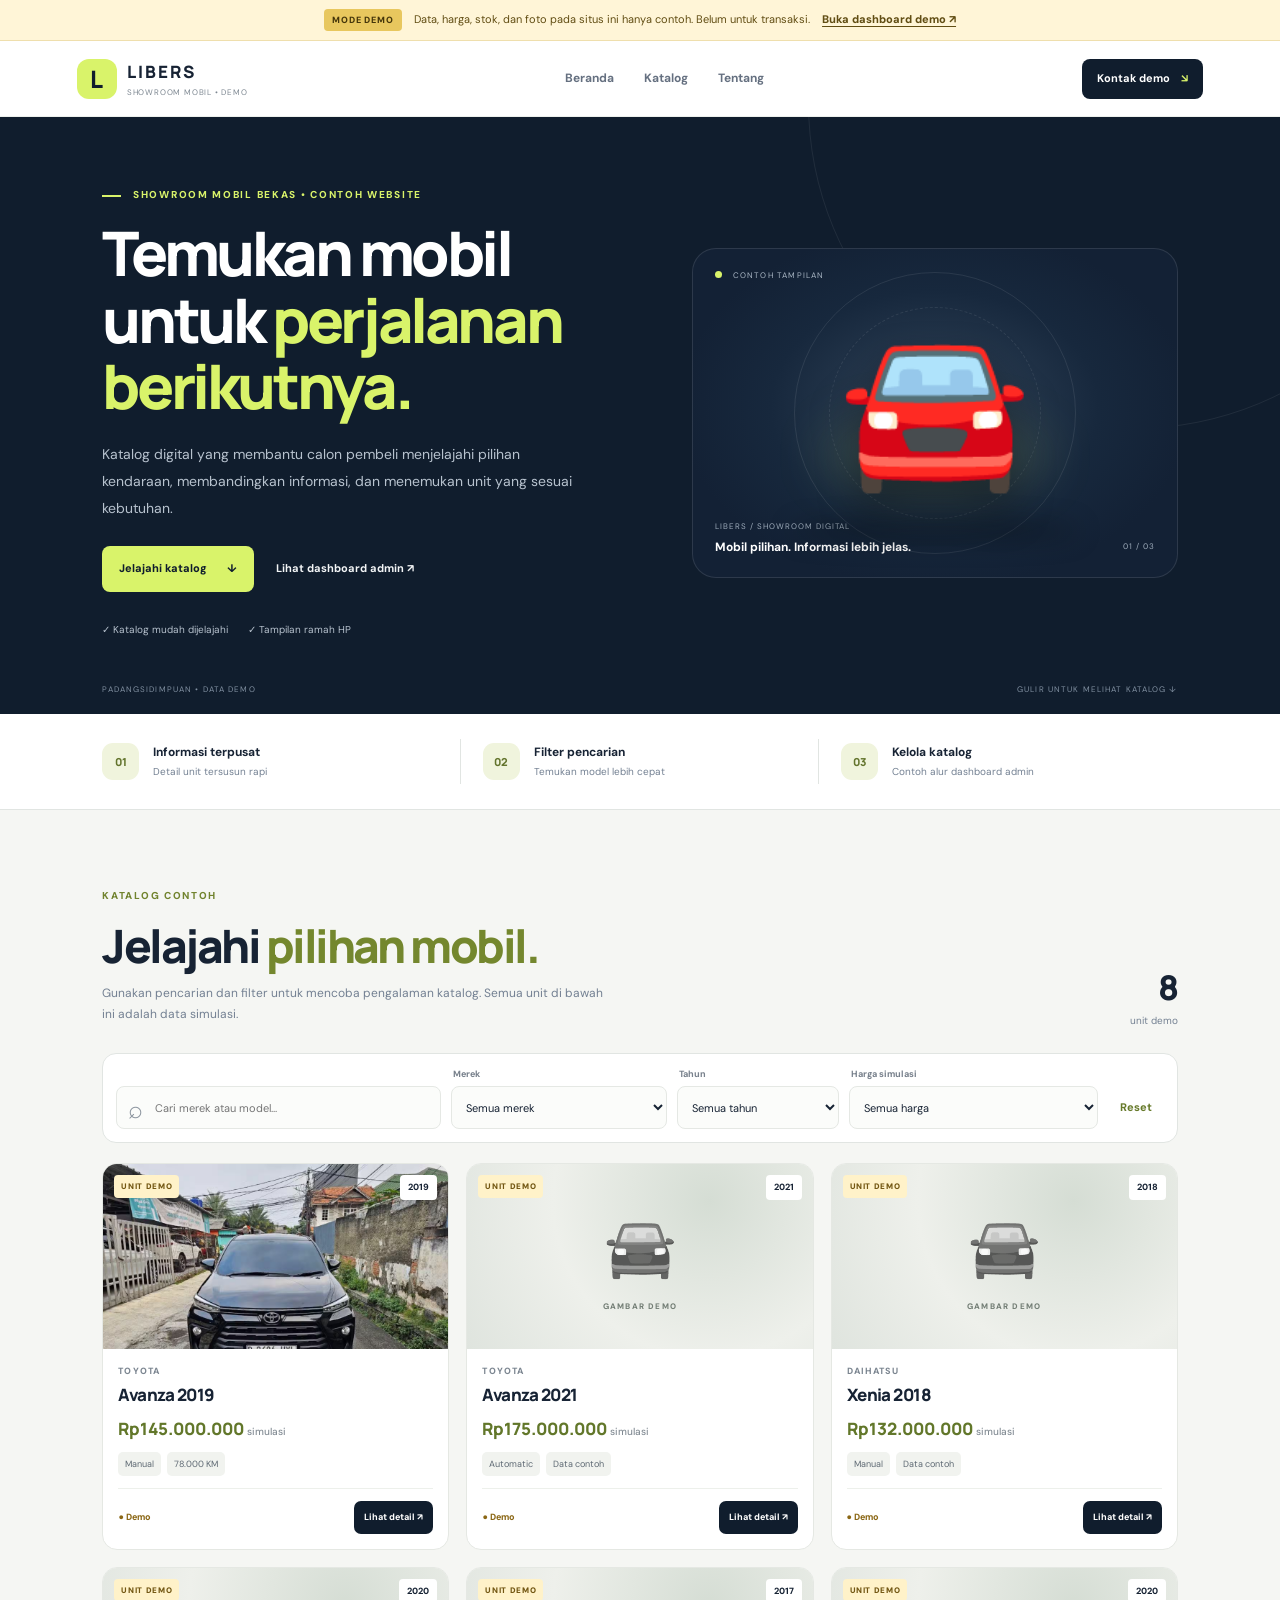
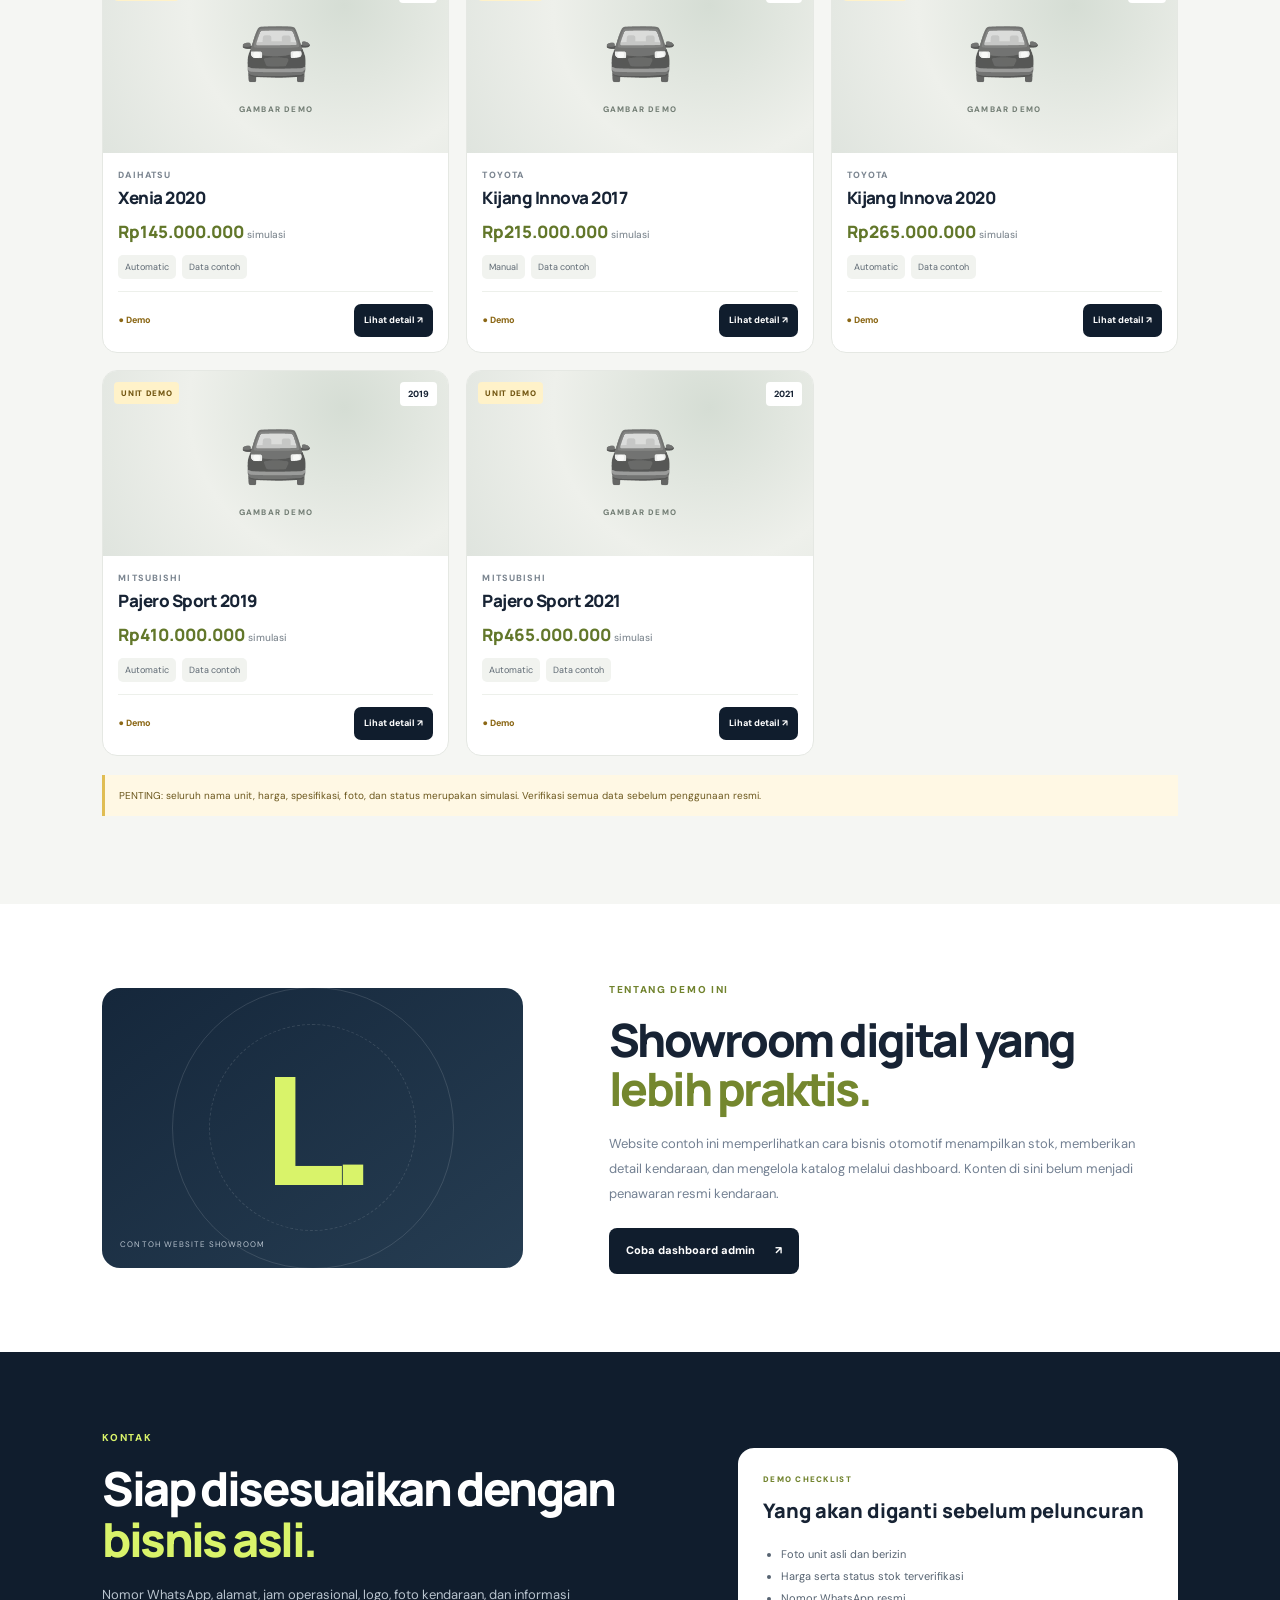
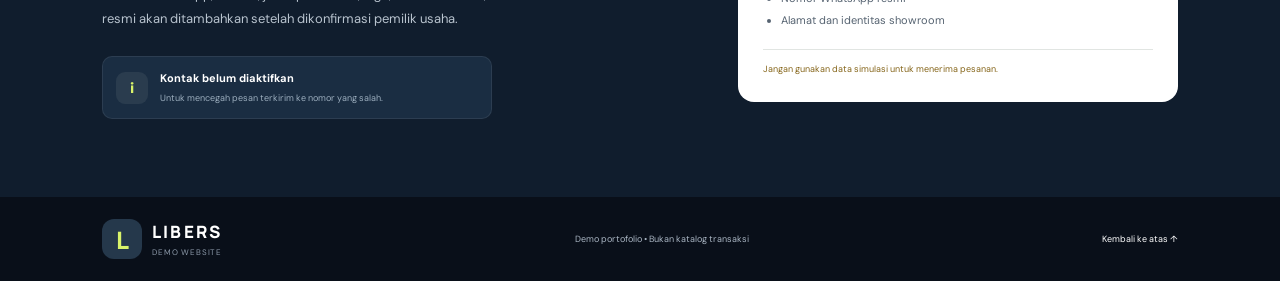
==== commit 25adc127: "Build clearly labeled showroom demo and local admin prototype" ====
--- a/index.html
+++ b/index.html
@@ -3,99 +3,61 @@
 <head>
   <meta charset="UTF-8">
   <meta name="viewport" content="width=device-width, initial-scale=1">
-  <meta name="theme-color" content="#0c1728">
-  <meta name="description" content="Katalog mobil bekas Showroom Libers Motor, Padangsidimpuan. Lihat unit, harga, dan hubungi showroom melalui WhatsApp.">
-  <title>Showroom Libers Motor | Mobil Bekas Pilihan</title>
+  <meta name="theme-color" content="#101d2d">
+  <meta name="description" content="Demo katalog mobil bekas Showroom Libers. Data dan harga pada halaman ini hanya simulasi.">
+  <title>Showroom Libers | Demo Katalog Mobil</title>
   <link rel="preconnect" href="https://fonts.googleapis.com">
   <link rel="preconnect" href="https://fonts.gstatic.com" crossorigin>
-  <link href="https://fonts.googleapis.com/css2?family=DM+Sans:wght@400;500;600;700&family=Manrope:wght@400;500;600;700;800&display=swap" rel="stylesheet">
+  <link href="https://fonts.googleapis.com/css2?family=DM+Sans:wght@400;500;600;700&family=Manrope:wght@500;600;700;800&display=swap" rel="stylesheet">
   <link rel="stylesheet" href="style.css">
 </head>
 <body>
+  <div class="demo-banner"><span class="demo-pill">MODE DEMO</span><span>Data, harga, stok, dan foto pada situs ini hanya contoh. Belum untuk transaksi.</span><a href="admin-demo.html">Buka dashboard demo ↗</a></div>
   <header class="site-header">
-    <a class="brand" href="#beranda" aria-label="Showroom Libers, beranda">
-      <span class="brand-mark" aria-hidden="true">L</span>
-      <span class="brand-copy"><strong>LIBERS</strong><small>MOTOR • PADANGSIDIMPUAN</small></span>
-    </a>
-    <nav class="desktop-nav" aria-label="Navigasi utama">
-      <a href="#beranda">Beranda</a><a href="#katalog">Katalog mobil</a><a href="#tentang">Tentang kami</a><a href="#kontak">Kontak</a>
-    </nav>
-    <a class="header-contact" href="https://wa.me/628126458294" target="_blank" rel="noopener noreferrer"><span aria-hidden="true">◉</span> WhatsApp</a>
+    <a class="brand" href="#beranda" aria-label="Showroom Libers, beranda"><span class="brand-mark">L</span><span><strong>LIBERS</strong><small>SHOWROOM MOBIL • DEMO</small></span></a>
+    <nav><a href="#beranda">Beranda</a><a href="#katalog">Katalog</a><a href="#tentang">Tentang</a></nav>
+    <a class="header-contact" href="#kontak">Kontak demo <span>↘</span></a>
   </header>
-
   <main>
     <section class="hero" id="beranda">
       <div class="hero-copy">
-        <p class="eyebrow"><span></span> SHOWROOM MOBIL BEKAS</p>
-        <h1>Mobil yang tepat.<br><em>Perjalanan baru.</em></h1>
-        <p class="hero-lead">Temukan mobil pilihan untuk keluarga, aktivitas harian, dan perjalanan jauh bersama Showroom Libers Motor.</p>
-        <div class="hero-actions">
-          <a class="button button-light" href="#katalog">Jelajahi mobil <span aria-hidden="true">↘</span></a>
-          <a class="text-link" href="https://wa.me/628126458294" target="_blank" rel="noopener noreferrer">Tanya unit via WhatsApp <span aria-hidden="true">↗</span></a>
-        </div>
-        <div class="hero-points"><span>✓ Cash & kredit</span><span>✓ Luar dan dalam kota PSP</span></div>
+        <p class="eyebrow"><span></span> SHOWROOM MOBIL BEKAS • CONTOH WEBSITE</p>
+        <h1>Temukan mobil untuk <em>perjalanan berikutnya.</em></h1>
+        <p class="hero-lead">Katalog digital yang membantu calon pembeli menjelajahi pilihan kendaraan, membandingkan informasi, dan menemukan unit yang sesuai kebutuhan.</p>
+        <div class="hero-actions"><a class="button button-lime" href="#katalog">Jelajahi katalog <span>↓</span></a><a class="text-link" href="admin-demo.html">Lihat dashboard admin ↗</a></div>
+        <div class="hero-points"><span>✓ Katalog mudah dijelajahi</span><span>✓ Tampilan ramah HP</span></div>
       </div>
-      <div class="hero-visual" aria-label="Ilustrasi mobil untuk katalog Showroom Libers">
-        <div class="hero-orbit orbit-one"></div><div class="hero-orbit orbit-two"></div>
-        <div class="hero-label"><span class="live-dot"></span> PILIHAN UNIT</div>
-        <div class="hero-car-wrap">
-          <img class="hero-car" src="images/avanza-2019/depan.png" alt="Toyota Avanza 2019 dari koleksi Showroom Libers" onerror="this.style.display='none';this.nextElementSibling.style.display='block'">
-          <div class="car-placeholder hero-placeholder" style="display:none"><span class="car-icon">🚘</span><span>Mobil pilihan Libers</span></div>
-        </div>
-        <div class="hero-note"><strong>Mobil bekas pilihan</strong><span>Temukan unit sesuai kebutuhan dan budget.</span></div>
-        <span class="hero-index">LIBERS / 01</span>
+      <div class="hero-art">
+        <div class="hero-art-top"><span class="dot"></span> CONTOH TAMPILAN</div>
+        <div class="hero-car"><div class="car-glow"></div><div class="car-emoji">🚘</div><div class="car-shadow"></div></div>
+        <div class="hero-caption"><span>LIBERS / SHOWROOM DIGITAL</span><strong>Mobil pilihan. Informasi lebih jelas.</strong></div>
+        <div class="hero-number">01 / 03</div>
       </div>
-      <div class="hero-bottom"><span>PADANGSIDIMPUAN, SUMATERA UTARA</span><span>SCROLL UNTUK MELIHAT UNIT ↓</span></div>
+      <div class="hero-foot"><span>PADANGSIDIMPUAN • DATA DEMO</span><span>GULIR UNTUK MELIHAT KATALOG ↓</span></div>
     </section>
-
-    <section class="trust-strip" aria-label="Informasi layanan">
-      <div><span class="trust-icon">01</span><p><strong>Pilihan beragam</strong><small>Dari mobil keluarga sampai SUV</small></p></div>
-      <div><span class="trust-icon">02</span><p><strong>Cash / kredit</strong><small>Konsultasikan pilihan pembayaran</small></p></div>
-      <div><span class="trust-icon">03</span><p><strong>Hubungi langsung</strong><small>Tanya unit melalui WhatsApp</small></p></div>
+    <section class="benefits">
+      <div><span class="benefit-no">01</span><div><strong>Informasi terpusat</strong><small>Detail unit tersusun rapi</small></div></div>
+      <div><span class="benefit-no">02</span><div><strong>Filter pencarian</strong><small>Temukan model lebih cepat</small></div></div>
+      <div><span class="benefit-no">03</span><div><strong>Kelola katalog</strong><small>Contoh alur dashboard admin</small></div></div>
     </section>
-
-    <section class="catalog-section section-pad" id="katalog">
-      <div class="section-heading">
-        <div><p class="eyebrow eyebrow-dark">KATALOG MOBIL</p><h2>Cari mobil <em>pilihanmu.</em></h2><p class="section-intro">Pilih berdasarkan merek, tahun, atau kisaran harga. Detail yang belum tersedia bisa dikonfirmasi langsung ke showroom.</p></div>
-        <div class="catalog-count"><strong id="resultCount">8</strong><span>unit terdaftar</span></div>
+    <section class="catalog section-pad" id="katalog">
+      <div class="section-heading"><div><p class="eyebrow eyebrow-dark">KATALOG CONTOH</p><h2>Jelajahi <em>pilihan mobil.</em></h2><p class="section-intro">Gunakan pencarian dan filter untuk mencoba pengalaman katalog. Semua unit di bawah ini adalah data simulasi.</p></div><div class="count"><strong id="resultCount">8</strong><span>unit demo</span></div></div>
+      <div class="filters">
+        <label class="search"><span>⌕</span><input id="searchInput" type="search" placeholder="Cari merek atau model..." aria-label="Cari mobil"></label>
+        <label><small>Merek</small><select id="brandFilter"><option value="all">Semua merek</option><option value="Toyota">Toyota</option><option value="Daihatsu">Daihatsu</option><option value="Mitsubishi">Mitsubishi</option></select></label>
+        <label><small>Tahun</small><select id="yearFilter"><option value="all">Semua tahun</option><option>2017</option><option>2018</option><option>2019</option><option>2020</option><option>2021</option></select></label>
+        <label><small>Harga simulasi</small><select id="priceFilter"><option value="all">Semua harga</option><option value="low">Di bawah Rp150 juta</option><option value="mid">Rp150–250 juta</option><option value="high">Di atas Rp250 juta</option></select></label>
+        <button class="reset-button" id="resetFilters" type="button">Reset</button>
       </div>
-
-      <div class="filter-panel">
-        <label class="search-field"><span aria-hidden="true">⌕</span><input id="searchInput" type="search" placeholder="Cari merek atau model..." aria-label="Cari mobil"></label>
-        <label class="filter-field"><span>Merek</span><select id="brandFilter"><option value="all">Semua merek</option><option value="avanza">Toyota Avanza</option><option value="xenia">Daihatsu Xenia</option><option value="innova">Kijang Innova</option><option value="pajero">Pajero Sport</option></select></label>
-        <label class="filter-field"><span>Kisaran harga</span><select id="priceFilter"><option value="all">Semua harga</option><option value="low">Di bawah Rp150 juta</option><option value="mid">Rp150–250 juta</option><option value="high">Di atas Rp250 juta</option></select></label>
-        <label class="filter-field"><span>Tahun</span><select id="yearFilter"><option value="all">Semua tahun</option><option value="2017">2017</option><option value="2018">2018</option><option value="2019">2019</option><option value="2020">2020</option><option value="2021">2021</option></select></label>
-        <button class="reset-filter" id="resetFilters" type="button">Reset</button>
-      </div>
-
       <div class="car-grid" id="carGrid" aria-live="polite"></div>
-      <div class="empty-state" id="emptyState" hidden><span>⌕</span><h3>Mobil belum ditemukan</h3><p>Coba ubah kata kunci atau filter pencarianmu.</p><button class="button button-dark" id="emptyReset" type="button">Tampilkan semua unit</button></div>
-      <p class="catalog-note">*Harga dan ketersediaan unit dapat berubah. Hubungi showroom untuk memastikan informasi terbaru.</p>
+      <div class="empty-state" id="emptyState" hidden><h3>Belum ada unit yang cocok</h3><p>Coba ubah kata kunci atau filter pencarian.</p><button class="button button-dark" id="emptyReset" type="button">Tampilkan semua unit</button></div>
+      <p class="catalog-note">PENTING: seluruh nama unit, harga, spesifikasi, foto, dan status merupakan simulasi. Verifikasi semua data sebelum penggunaan resmi.</p>
     </section>
-
-    <section class="about-section section-pad" id="tentang">
-      <div class="about-art"><div class="about-number">L<span>.</span></div><div class="about-caption">TEMAN PERJALANANMU</div></div>
-      <div class="about-copy"><p class="eyebrow">TENTANG SHOWROOM</p><h2>Lebih mudah menemukan mobil yang <em>sesuai kebutuhan.</em></h2><p>Showroom Libers Motor menyediakan pilihan mobil bekas untuk kebutuhan keluarga, aktivitas harian, maupun perjalanan jauh. Tim kami siap membantu kamu mencari unit sesuai kebutuhan dan budget.</p><p class="about-highlight">Melayani pembelian cash maupun kredit, luar dan dalam kota Padangsidimpuan.</p><a class="button button-outline" href="https://wa.me/628126458294" target="_blank" rel="noopener noreferrer">Diskusikan kebutuhanmu <span aria-hidden="true">↗</span></a></div>
-    </section>
-
-    <section class="contact-section section-pad" id="kontak">
-      <div class="contact-copy"><p class="eyebrow">KUNJUNGI KAMI</p><h2>Mulai dari satu <em>percakapan.</em></h2><p>Ingin cek unit, tanya harga, atau konsultasi cash dan kredit? Hubungi Showroom Libers Motor.</p>
-        <div class="contact-detail"><span class="detail-icon">↗</span><div><small>WHATSAPP</small><a href="https://wa.me/628126458294" target="_blank" rel="noopener noreferrer">0812-6458-294</a></div></div>
-        <div class="contact-detail"><span class="detail-icon">⌖</span><div><small>ALAMAT SHOWROOM</small><p>Jalan Padang Matinggi, Kec. Padangsidimpuan Selatan, Kota Padangsidimpuan, Sumatera Utara</p></div></div>
-        <a class="button button-light" href="https://wa.me/628126458294" target="_blank" rel="noopener noreferrer">Hubungi lewat WhatsApp <span aria-hidden="true">↗</span></a>
-      </div>
-      <div class="map-frame"><iframe title="Peta lokasi Showroom Libers Mobil" src="https://www.google.com/maps/embed?pb=!1m18!1m12!1m3!1d3988.6915450312727!2d99.2952256!3d1.3617266999999997!2m3!1f0!2f0!3f0!3m2!1i1024!2i768!4f13.1!3m3!1m2!1s0x302c1b46a7a649f1%3A0x288d455baa640a81!2sShowroom%20Libers%20Mobil!5e0!3m2!1sid!2sid!4v1782394474158!5m2!1sid!2sid" loading="lazy" referrerpolicy="strict-origin-when-cross-origin" allowfullscreen></iframe><a class="map-label" href="https://www.google.com/maps/search/?api=1&query=Showroom+Libers+Mobil+Padangsidimpuan" target="_blank" rel="noopener noreferrer">Buka peta <span aria-hidden="true">↗</span></a></div>
-    </section>
+    <section class="about section-pad" id="tentang"><div class="about-art"><span class="about-big">L.</span><span class="about-tag">CONTOH WEBSITE SHOWROOM</span></div><div><p class="eyebrow eyebrow-dark">TENTANG DEMO INI</p><h2>Showroom digital yang <em>lebih praktis.</em></h2><p>Website contoh ini memperlihatkan cara bisnis otomotif menampilkan stok, memberikan detail kendaraan, dan mengelola katalog melalui dashboard. Konten di sini belum menjadi penawaran resmi kendaraan.</p><a class="button button-dark" href="admin-demo.html">Coba dashboard admin <span>↗</span></a></div></section>
+    <section class="contact section-pad" id="kontak"><div><p class="eyebrow">KONTAK</p><h2>Siap disesuaikan dengan <em>bisnis asli.</em></h2><p>Nomor WhatsApp, alamat, jam operasional, logo, foto kendaraan, dan informasi resmi akan ditambahkan setelah dikonfirmasi pemilik usaha.</p><div class="contact-placeholder"><span>i</span><div><strong>Kontak belum diaktifkan</strong><small>Untuk mencegah pesan terkirim ke nomor yang salah.</small></div></div></div><div class="contact-card"><span class="card-kicker">DEMO CHECKLIST</span><strong>Yang akan diganti sebelum peluncuran</strong><ul><li>Foto unit asli dan berizin</li><li>Harga serta status stok terverifikasi</li><li>Nomor WhatsApp resmi</li><li>Alamat dan identitas showroom</li></ul><span class="checklist-note">Jangan gunakan data simulasi untuk menerima pesanan.</span></div></section>
   </main>
-
-  <footer class="site-footer"><a class="brand footer-brand" href="#beranda"><span class="brand-mark">L</span><span class="brand-copy"><strong>LIBERS</strong><small>MOTOR • PADANGSIDIMPUAN</small></span></a><p>© 2026 Showroom Libers Motor. Semua hak dilindungi.</p><a href="#beranda">Kembali ke atas ↑</a></footer>
-
-  <a class="mobile-wa" href="https://wa.me/628126458294" target="_blank" rel="noopener noreferrer"><span aria-hidden="true">◉</span> Tanya unit via WhatsApp</a>
-
-  <dialog class="car-dialog" id="carDialog" aria-labelledby="dialogTitle">
-    <button class="dialog-close" id="dialogClose" type="button" aria-label="Tutup detail">×</button>
-    <div id="dialogContent"></div>
-  </dialog>
+  <footer class="footer"><a class="brand" href="#beranda"><span class="brand-mark">L</span><span><strong>LIBERS</strong><small>DEMO WEBSITE</small></span></a><span>Demo portofolio • Bukan katalog transaksi</span><a href="#beranda">Kembali ke atas ↑</a></footer>
+  <dialog id="carDialog" class="car-dialog"><button class="dialog-close" id="dialogClose" aria-label="Tutup detail">×</button><div id="dialogContent"></div></dialog>
   <script src="script.js"></script>
 </body>
 </html>
--- a/style.css
+++ b/style.css
@@ -1,13 +1,9 @@
-:root{--ink:#111d2d;--navy:#0c1728;--navy-2:#14253b;--paper:#f5f4f0;--white:#fff;--muted:#737c88;--line:#e2e3e1;--accent:#d9f36a;--radius:22px;--font-body:"DM Sans",Arial,sans-serif;--font-display:"Manrope","DM Sans",sans-serif}
-*{box-sizing:border-box}html{scroll-behavior:smooth;scroll-padding-top:84px}body{margin:0;background:var(--paper);color:var(--ink);font-family:var(--font-body);font-size:15px;line-height:1.6;-webkit-font-smoothing:antialiased}a{color:inherit;text-decoration:none}button,input,select{font:inherit}button,a,select{-webkit-tap-highlight-color:transparent}button:focus-visible,a:focus-visible,input:focus-visible,select:focus-visible{outline:3px solid #9dbf37;outline-offset:3px}.site-header{height:76px;padding:0 5.2%;display:flex;align-items:center;justify-content:space-between;background:var(--white);position:sticky;top:0;z-index:30;border-bottom:1px solid rgba(17,29,45,.07)}.brand{display:flex;align-items:center;gap:10px;flex-shrink:0}.brand-mark{width:38px;height:38px;display:grid;place-items:center;border-radius:12px;background:var(--accent);color:var(--navy);font:800 24px var(--font-display);transform:skew(-4deg)}.brand-copy{display:flex;flex-direction:column;line-height:1.15}.brand-copy strong{font:800 17px var(--font-display);letter-spacing:.13em}.brand-copy small{font-size:8px;letter-spacing:.14em;color:#78818d;margin-top:5px}.desktop-nav{display:flex;gap:28px;align-items:center}.desktop-nav a{font-size:13px;font-weight:600;color:#59616c;transition:color .2s}.desktop-nav a:hover{color:var(--ink)}.header-contact{background:var(--navy);color:white;border-radius:99px;padding:11px 17px;font-size:12px;font-weight:700}.header-contact span{color:var(--accent);margin-right:5px}
-.hero{position:relative;overflow:hidden;min-height:550px;background:var(--navy);color:white;padding:74px 8% 76px;display:grid;grid-template-columns:1.02fr .98fr;align-items:center;gap:28px}.hero:after{content:"";position:absolute;width:600px;height:600px;border:1px solid rgba(255,255,255,.08);border-radius:50%;right:-160px;top:-280px;pointer-events:none}.hero-copy{position:relative;z-index:2;max-width:610px}.eyebrow{margin:0 0 18px;font-size:10px;font-weight:700;letter-spacing:.19em;color:var(--accent)}.eyebrow span{display:inline-block;width:20px;height:2px;background:var(--accent);vertical-align:middle;margin-right:8px}.hero h1,.section-heading h2,.about-copy h2,.contact-copy h2{font-family:var(--font-display);font-size:clamp(39px,5vw,66px);letter-spacing:-.055em;line-height:1.08;margin:0;font-weight:800}.hero h1 em,.section-heading h2 em,.about-copy h2 em,.contact-copy h2 em{font-style:normal;color:var(--accent)}.hero-lead{max-width:450px;color:#b8c2ce;font-size:15px;line-height:1.8;margin:22px 0 25px}.hero-actions{display:flex;align-items:center;gap:22px;flex-wrap:wrap}.button{min-height:48px;padding:13px 18px;border-radius:8px;display:inline-flex;align-items:center;justify-content:center;gap:20px;font-size:12px;font-weight:700;border:1px solid transparent;cursor:pointer;transition:transform .2s,background .2s}.button:hover{transform:translateY(-2px)}.button-light{background:var(--accent);color:var(--navy)}.button-dark{background:var(--navy);color:white}.button-outline{border-color:#cfd3d5;color:var(--ink);background:transparent}.text-link{font-size:12px;font-weight:600;color:#f3f4f6}.text-link span{color:var(--accent);margin-left:5px}.hero-points{display:flex;gap:20px;flex-wrap:wrap;margin-top:32px;color:#aeb9c6;font-size:10px}.hero-points span:first-child{color:#eaf0f5}.hero-visual{min-height:360px;position:relative;display:flex;align-items:center;justify-content:center}.hero-orbit{position:absolute;border:1px solid rgba(255,255,255,.12);border-radius:50%;aspect-ratio:1}.orbit-one{width:min(100%,390px)}.orbit-two{width:min(76%,300px);border-style:dashed}.hero-label{position:absolute;top:15px;right:4%;font-size:9px;letter-spacing:.16em;color:#d6dde5}.live-dot{display:inline-block;width:7px;height:7px;background:var(--accent);border-radius:50%;margin-right:7px}.hero-car-wrap{position:relative;z-index:1;width:100%;max-width:470px;min-height:210px;display:grid;place-items:center}.hero-car{width:100%;height:auto;max-height:300px;object-fit:contain;filter:drop-shadow(0 24px 28px rgba(0,0,0,.28));mix-blend-mode:screen}.car-placeholder{width:100%;min-height:180px;border-radius:18px;background:linear-gradient(135deg,#1c3048,#0d1a2c);display:flex;align-items:center;justify-content:center;flex-direction:column;gap:8px;color:#b9c5d1}.car-icon{font-size:54px;filter:grayscale(1)}.hero-placeholder{background:transparent}.hero-note{position:absolute;bottom:12px;left:3%;z-index:2;padding:13px 16px;border:1px solid rgba(255,255,255,.16);border-radius:12px;background:rgba(13,27,45,.88);backdrop-filter:blur(10px);display:flex;flex-direction:column;max-width:225px}.hero-note strong{font-size:12px}.hero-note span{font-size:10px;color:#aeb9c6;margin-top:3px}.hero-index{position:absolute;right:2%;bottom:20px;font-size:9px;letter-spacing:.15em;color:#8291a3}.hero-bottom{position:absolute;left:8%;right:8%;bottom:19px;display:flex;justify-content:space-between;font-size:8px;letter-spacing:.15em;color:#718096}
-.trust-strip{display:grid;grid-template-columns:repeat(3,1fr);background:#fff;padding:24px 8%;border-bottom:1px solid var(--line)}.trust-strip>div{display:flex;align-items:center;gap:14px;padding:4px 22px;border-right:1px solid var(--line)}.trust-strip>div:first-child{padding-left:0}.trust-strip>div:last-child{border:0}.trust-icon{display:grid;place-items:center;width:38px;height:38px;flex-shrink:0;background:#f0f2e9;border-radius:12px;font:800 11px var(--font-display);color:#52622c}.trust-strip p{display:flex;flex-direction:column;margin:0;line-height:1.4}.trust-strip strong{font-size:12px}.trust-strip small{font-size:10px;color:var(--muted);margin-top:4px}
-.section-pad{padding:82px 8%}.catalog-section{background:var(--paper)}.section-heading{display:flex;justify-content:space-between;align-items:flex-end;gap:25px;margin-bottom:30px}.eyebrow-dark{color:#6a7b32}.section-heading h2,.about-copy h2,.contact-copy h2{font-size:clamp(32px,4vw,48px);color:var(--ink)}.section-heading h2 em,.about-copy h2 em{color:#72852e}.section-intro{max-width:510px;color:#727b84;font-size:13px;line-height:1.8;margin:13px 0 0}.catalog-count{display:flex;flex-direction:column;text-align:right;line-height:1.1;flex-shrink:0}.catalog-count strong{font:800 35px var(--font-display);letter-spacing:-.06em}.catalog-count span{font-size:10px;color:var(--muted);margin-top:6px}.filter-panel{display:grid;grid-template-columns:1.6fr 1fr 1.1fr .7fr auto;gap:10px;align-items:end;padding:13px;background:#fff;border:1px solid var(--line);border-radius:14px;margin-bottom:22px}.search-field,.filter-field{display:flex;flex-direction:column;min-width:0}.search-field{position:relative;justify-content:center}.search-field>span{position:absolute;left:13px;top:8px;font-size:25px;color:#858d97}.search-field input,.filter-field select{height:43px;width:100%;border:1px solid #e4e6e5;border-radius:8px;background:#fbfbfa;color:var(--ink);padding:0 11px;font-size:11px;outline-offset:2px}.search-field input{padding-left:39px}.filter-field>span{font-size:9px;font-weight:700;color:#747c84;margin:0 0 4px 2px}.reset-filter{height:43px;padding:0 13px;border:0;background:transparent;color:#68752f;font-size:11px;font-weight:700;cursor:pointer}.car-grid{display:grid;grid-template-columns:repeat(3,minmax(0,1fr));gap:18px}.car-card{background:#fff;border:1px solid #e7e7e2;border-radius:15px;overflow:hidden;min-width:0;transition:transform .25s,box-shadow .25s;display:flex;flex-direction:column}.car-card:hover{transform:translateY(-4px);box-shadow:0 14px 35px rgba(17,29,45,.08)}.car-image-wrap{height:190px;background:#e8e9e5;position:relative;overflow:hidden;display:grid;place-items:center}.car-image{width:100%;height:100%;object-fit:cover;display:block}.car-placeholder-card{background:radial-gradient(circle at 75% 15%,#d8ded4,#eef0eb 48%,#dfe3df);color:#a4aba4}.car-placeholder-card .car-icon{font-size:56px;filter:grayscale(1);opacity:.75}.car-placeholder-card span:last-child{font-size:10px;letter-spacing:.08em;text-transform:uppercase;color:#737d77}.car-year{position:absolute;top:12px;left:12px;padding:5px 9px;background:rgba(255,255,255,.93);border-radius:5px;font-size:9px;font-weight:800;color:var(--ink)}.car-status{position:absolute;top:12px;right:12px;padding:5px 8px;background:var(--accent);border-radius:5px;font-size:8px;font-weight:800;color:#34421a}.car-body{padding:16px 16px 15px;display:flex;flex-direction:column;flex:1}.car-brand{font-size:9px;text-transform:uppercase;letter-spacing:.12em;color:#7b838c;font-weight:700}.car-title{font:800 18px/1.3 var(--font-display);letter-spacing:-.035em;margin:5px 0 7px}.car-price{font:800 17px var(--font-display);color:#63762c}.car-price small{font:500 10px var(--font-body);color:#848b91}.car-specs{display:flex;gap:7px;flex-wrap:wrap;margin:12px 0 14px}.car-specs span{font-size:9px;color:#59636d;background:#f2f3f1;padding:5px 7px;border-radius:5px}.car-desc{font-size:11px;color:#747d85;line-height:1.7;margin:0 0 16px}.car-actions{margin-top:auto;display:flex;align-items:center;justify-content:space-between;gap:8px;padding-top:13px;border-top:1px solid #eef0ed}.detail-button{padding:0;border:0;background:none;font-size:11px;font-weight:800;color:var(--ink);cursor:pointer}.detail-button span{color:#71852e;margin-left:4px}.wa-button{background:#edf5d6;color:#43541e;border:0;border-radius:7px;padding:9px 10px;font-size:10px;font-weight:800;cursor:pointer}.empty-state{text-align:center;padding:55px 20px;background:#fff;border:1px dashed #cfd3cb;border-radius:16px}.empty-state[hidden]{display:none}.empty-state>span{font-size:32px;color:#71852e}.empty-state h3{margin:8px 0;font:800 21px var(--font-display)}.empty-state p{font-size:12px;color:var(--muted)}.catalog-note{font-size:10px;color:#8a9197;margin-top:22px}
-.about-section{display:grid;grid-template-columns:.85fr 1.15fr;gap:9%;align-items:center;background:#fff}.about-art{min-height:320px;background:var(--navy);border-radius:20px;position:relative;overflow:hidden;display:grid;place-items:center;color:var(--accent)}.about-art:before,.about-art:after{content:"";position:absolute;width:320px;height:320px;border:1px solid rgba(255,255,255,.12);border-radius:50%}.about-art:after{width:220px;height:220px;border-style:dashed}.about-number{position:relative;z-index:1;font:800 clamp(100px,15vw,180px)/1 var(--font-display);letter-spacing:-.12em}.about-number span{color:#fff}.about-caption{position:absolute;bottom:22px;left:24px;font-size:8px;letter-spacing:.18em;color:#a9b5c3}.about-copy h2{max-width:580px}.about-copy>p:not(.eyebrow){color:#6f7882;font-size:13px;line-height:1.9;margin:18px 0}.about-copy .about-highlight{border-left:3px solid #a4bb49;padding-left:14px;color:var(--ink)!important;font-weight:700}
-.contact-section{background:var(--navy);color:white;display:grid;grid-template-columns:.9fr 1.1fr;gap:8%;align-items:center}.contact-copy h2{color:white}.contact-copy h2 em{color:var(--accent)}.contact-copy>p:not(.eyebrow){color:#aab7c5;max-width:400px;font-size:13px;line-height:1.8;margin:17px 0 25px}.contact-detail{display:flex;gap:13px;margin:22px 0;align-items:flex-start}.detail-icon{width:39px;height:39px;flex-shrink:0;display:grid;place-items:center;background:#1c2d42;border-radius:10px;color:var(--accent);font-size:18px}.contact-detail div{min-width:0}.contact-detail small{font-size:8px;letter-spacing:.15em;color:#91a0b2;display:block;margin:0 0 4px}.contact-detail a{font-size:14px;font-weight:700}.contact-detail p{margin:0;color:#d0d8e1;font-size:12px;line-height:1.7;max-width:350px}.contact-copy .button{margin-top:5px}.map-frame{position:relative;height:360px;border-radius:15px;overflow:hidden;background:#26364a}.map-frame iframe{border:0;width:100%;height:100%;display:block;filter:saturate(.75)}.map-label{position:absolute;right:13px;bottom:13px;background:#fff;color:var(--ink);border-radius:7px;padding:10px 13px;font-size:10px;font-weight:800}.site-footer{display:flex;align-items:center;justify-content:space-between;gap:20px;padding:22px 8%;background:#080f1a;color:#9ba8b6}.footer-brand .brand-mark{background:#27364a;color:var(--accent)}.footer-brand .brand-copy strong{color:#fff}.footer-brand .brand-copy small{color:#7f8a98}.site-footer p,.site-footer>a:last-child{font-size:9px}.site-footer>a:last-child{color:#d4dce5}.mobile-wa{display:none}
-.car-dialog{border:0;border-radius:18px;padding:0;width:min(680px,calc(100% - 28px));max-height:88vh;overflow:auto;background:#fff;color:var(--ink);box-shadow:0 24px 80px rgba(0,0,0,.3)}.car-dialog::backdrop{background:rgba(5,12,22,.72);backdrop-filter:blur(3px)}.dialog-close{position:sticky;float:right;top:10px;margin:10px 10px -48px 0;z-index:2;width:36px;height:36px;border:0;border-radius:50%;background:#fff;font-size:25px;line-height:1;cursor:pointer;box-shadow:0 2px 12px #0002}.dialog-content{padding:22px}.dialog-image{height:260px;border-radius:12px;overflow:hidden;background:#e8e9e5;display:grid;place-items:center}.dialog-image img{width:100%;height:100%;object-fit:cover}.dialog-title{font:800 26px/1.2 var(--font-display);letter-spacing:-.04em;margin:18px 0 4px}.dialog-price{font:800 22px var(--font-display);color:#63762c;margin:0}.dialog-meta{font-size:11px;color:#6d7680}.dialog-specs{display:grid;grid-template-columns:repeat(2,minmax(0,1fr));gap:9px;margin:18px 0}.dialog-spec{background:#f4f5f1;border-radius:8px;padding:11px}.dialog-spec small{display:block;font-size:9px;color:#7b838c;margin-bottom:3px}.dialog-spec strong{font-size:11px}.dialog-description{font-size:12px;line-height:1.8;color:#68727c}.dialog-cta{display:flex;gap:10px;margin-top:20px}.dialog-cta .button{flex:1}
-@media(min-width:1440px){.hero{padding-left:max(8%,calc((100% - 1200px)/2));padding-right:max(8%,calc((100% - 1200px)/2))}.section-pad{padding-left:max(8%,calc((100% - 1200px)/2));padding-right:max(8%,calc((100% - 1200px)/2))}}
-@media(max-width:1000px){.site-header{padding:0 4%}.desktop-nav{gap:16px}.hero{padding-left:6%;padding-right:6%;gap:10px}.section-pad{padding:68px 6%}.car-grid{grid-template-columns:repeat(2,minmax(0,1fr))}.filter-panel{grid-template-columns:1.4fr 1fr 1fr}.search-field{grid-column:span 3}.reset-filter{grid-column:3;grid-row:2}.trust-strip{padding-left:5%;padding-right:5%}.trust-strip>div{padding:4px 12px}.about-section,.contact-section{gap:5%}}
-@media(max-width:700px){html{scroll-padding-top:68px}.site-header{height:66px;padding:0 18px}.brand-mark{width:34px;height:34px;font-size:21px}.brand-copy strong{font-size:15px}.brand-copy small{font-size:7px}.desktop-nav{display:none}.header-contact{padding:9px 12px;font-size:10px}.hero{display:flex;flex-direction:column;align-items:stretch;padding:48px 22px 63px;gap:0;min-height:auto}.hero h1{font-size:clamp(42px,11vw,58px)}.hero-lead{font-size:13px;max-width:380px;margin:17px 0 22px}.hero-actions{gap:15px}.button{min-height:46px;padding:12px 15px}.text-link{font-size:11px}.hero-points{gap:12px;margin-top:22px;font-size:9px}.hero-visual{min-height:265px;margin-top:18px}.hero-orbit{width:min(84%,290px)}.orbit-two{width:min(62%,220px)}.hero-car-wrap{min-height:160px}.hero-car{max-height:215px}.hero-label{top:0;right:5%}.hero-note{bottom:0;left:0;max-width:190px;padding:10px 12px}.hero-note strong{font-size:10px}.hero-note span{font-size:9px}.hero-index{bottom:12px;right:0;font-size:8px}.hero-bottom{left:22px;right:22px;bottom:15px;font-size:7px;gap:8px}.hero-bottom span:last-child{text-align:right}.trust-strip{padding:12px 20px;grid-template-columns:1fr;gap:0}.trust-strip>div{padding:11px 0;border-right:0;border-bottom:1px solid var(--line)}.trust-strip>div:last-child{border-bottom:0}.trust-icon{width:34px;height:34px}.trust-strip strong{font-size:11px}.trust-strip small{font-size:9px}.section-pad{padding:55px 18px}.section-heading{align-items:flex-start;margin-bottom:22px;gap:12px}.section-heading h2,.about-copy h2,.contact-copy h2{font-size:35px}.section-intro{font-size:12px;line-height:1.75}.catalog-count{padding-top:10px}.catalog-count strong{font-size:28px}.catalog-count span{font-size:9px;white-space:nowrap}.filter-panel{grid-template-columns:1fr 1fr;gap:9px;padding:10px}.search-field{grid-column:1/-1}.filter-field select{font-size:10px}.filter-field>span{font-size:8px}.reset-filter{grid-column:2;grid-row:auto;justify-self:end;height:36px}.car-grid{grid-template-columns:repeat(2,minmax(0,1fr));gap:10px}.car-image-wrap{height:125px}.car-year{top:7px;left:7px;padding:4px 6px;font-size:8px}.car-status{top:7px;right:7px;padding:4px 5px;font-size:7px}.car-body{padding:11px 10px 10px}.car-brand{font-size:7px;letter-spacing:.09em}.car-title{font-size:14px;margin:4px 0 5px}.car-price{font-size:14px}.car-price small{font-size:8px}.car-specs{gap:4px;margin:8px 0 9px}.car-specs span{font-size:8px;padding:4px 5px}.car-desc{font-size:9px;line-height:1.55;margin-bottom:10px}.car-actions{gap:5px;padding-top:9px;align-items:center}.detail-button{font-size:9px}.wa-button{font-size:8px;padding:8px 6px}.catalog-note{font-size:9px;line-height:1.7}.about-section{grid-template-columns:1fr;gap:28px}.about-art{min-height:205px}.about-number{font-size:115px}.about-caption{bottom:14px;left:18px}.about-copy h2{max-width:440px}.about-copy>p:not(.eyebrow){font-size:12px}.contact-section{grid-template-columns:1fr;gap:30px}.contact-copy h2{max-width:380px}.contact-copy>p:not(.eyebrow){font-size:12px}.map-frame{height:270px}.site-footer{padding:24px 18px 85px;display:grid;grid-template-columns:1fr auto;gap:16px}.site-footer p{grid-column:1/-1;grid-row:2;margin:0}.site-footer>a:last-child{font-size:8px;text-align:right}.mobile-wa{display:flex;position:fixed;bottom:12px;left:12px;right:12px;z-index:35;align-items:center;justify-content:center;gap:9px;background:var(--accent);color:var(--navy);padding:14px 18px;border-radius:12px;box-shadow:0 6px 24px #0002;font-size:12px;font-weight:800}.car-dialog{width:calc(100% - 20px);max-height:90vh}.dialog-content{padding:15px}.dialog-image{height:190px}.dialog-title{font-size:22px;margin-top:15px}.dialog-price{font-size:19px}.dialog-specs{gap:7px}.dialog-spec{padding:9px}.dialog-cta{flex-direction:column}.dialog-cta .button{width:100%}}
-@media(max-width:370px){.hero h1{font-size:39px}.hero-actions{align-items:flex-start;flex-direction:column}.hero-visual{min-height:230px}.car-grid{grid-template-columns:1fr}.car-image-wrap{height:190px}.car-title{font-size:17px}.car-price{font-size:17px}.car-desc{font-size:11px}.car-specs span{font-size:9px}.car-actions{gap:10px}.detail-button{font-size:11px}.wa-button{font-size:10px;padding:9px 10px}.catalog-count strong{font-size:24px}.section-heading h2{font-size:31px}}
-@media(prefers-reduced-motion:reduce){html{scroll-behavior:auto}*,*:before,*:after{transition:none!important;animation:none!important}}
+:root{--navy:#101d2d;--navy2:#1a2b40;--ink:#172334;--muted:#738092;--paper:#f5f6f3;--line:#e1e5e2;--lime:#d9f36a;--white:#fff;--radius:18px;--body:"DM Sans",Arial,sans-serif;--display:"Manrope","DM Sans",sans-serif}
+*{box-sizing:border-box}html{scroll-behavior:smooth;scroll-padding-top:90px}body{margin:0;background:var(--paper);color:var(--ink);font:15px/1.6 var(--body);-webkit-font-smoothing:antialiased}a{color:inherit;text-decoration:none}button,input,select{font:inherit}button,a,select{-webkit-tap-highlight-color:transparent}button:focus-visible,a:focus-visible,input:focus-visible,select:focus-visible{outline:3px solid #91ac36;outline-offset:3px}.demo-banner{display:flex;align-items:center;justify-content:center;gap:12px;flex-wrap:wrap;padding:9px 16px;background:#fff5d7;color:#614d13;font-size:11px;text-align:center;border-bottom:1px solid #efdfad}.demo-pill{background:#e8c75e;color:#44350a;font-size:9px;font-weight:800;letter-spacing:.1em;padding:4px 8px;border-radius:4px}.demo-banner a{font-weight:800;text-decoration:underline;text-underline-offset:3px}.site-header{height:76px;display:flex;align-items:center;justify-content:space-between;padding:0 6%;background:#fff;border-bottom:1px solid #edf0ec;position:sticky;top:0;z-index:20}.brand{display:flex;align-items:center;gap:10px}.brand-mark{width:40px;height:40px;display:grid;place-items:center;background:var(--lime);border-radius:12px;color:var(--navy);font:800 24px var(--display)}.brand>span:last-child{display:flex;flex-direction:column;line-height:1.2}.brand strong{font:800 17px var(--display);letter-spacing:.12em}.brand small{font-size:8px;color:#7d8791;letter-spacing:.1em;margin-top:5px}.site-header nav{display:flex;gap:30px;color:#657080;font-size:12px;font-weight:700}.site-header nav a:hover{color:#111}.header-contact{background:var(--navy);color:#fff;padding:11px 15px;border-radius:8px;font-size:11px;font-weight:700}.header-contact span{color:var(--lime);margin-left:8px}
+.hero{position:relative;overflow:hidden;min-height:540px;padding:70px 8% 76px;background:var(--navy);color:#fff;display:grid;grid-template-columns:1.05fr .95fr;gap:5%;align-items:center}.hero:before{content:"";position:absolute;width:650px;height:650px;border:1px solid #ffffff12;border-radius:50%;right:-180px;top:-340px}.hero-copy{position:relative;z-index:1;max-width:600px}.eyebrow{margin:0 0 17px;font-size:10px;letter-spacing:.17em;font-weight:800;color:var(--lime)}.eyebrow>span{display:inline-block;width:19px;height:2px;background:var(--lime);vertical-align:middle;margin-right:8px}.hero h1,.section-heading h2,.about h2,.contact h2{font:800 clamp(38px,4.8vw,62px)/1.08 var(--display);letter-spacing:-.055em;margin:0}.hero h1 em,.contact h2 em{font-style:normal;color:var(--lime)}.hero-lead{max-width:480px;margin:22px 0 25px;color:#b7c2ce;font-size:14px;line-height:1.9}.hero-actions{display:flex;align-items:center;gap:22px;flex-wrap:wrap}.button{min-height:46px;padding:12px 17px;display:inline-flex;align-items:center;justify-content:center;gap:20px;border:0;border-radius:8px;font-size:11px;font-weight:800;cursor:pointer}.button-lime{background:var(--lime);color:var(--navy)}.button-dark{background:var(--navy);color:#fff}.text-link{font-size:11px;font-weight:700;color:#f3f5f6}.hero-points{display:flex;gap:20px;flex-wrap:wrap;margin-top:30px;color:#b7c2ce;font-size:10px}.hero-art{position:relative;min-height:330px;border:1px solid #ffffff1c;border-radius:24px;background:radial-gradient(ellipse at 50% 48%,#32455a 0%,#17283d 48%,#132135 75%);display:flex;align-items:center;justify-content:center;overflow:hidden}.hero-art:before,.hero-art:after{content:"";position:absolute;width:280px;height:280px;border:1px solid #ffffff16;border-radius:50%}.hero-art:after{width:210px;height:210px;border-style:dashed}.hero-art-top{position:absolute;top:20px;left:22px;font-size:8px;letter-spacing:.15em;color:#aab7c5}.dot{display:inline-block;width:7px;height:7px;background:var(--lime);border-radius:50%;margin-right:7px}.hero-car{position:relative;z-index:1;width:100%;display:grid;place-items:center}.car-glow{position:absolute;width:230px;height:85px;background:#d9f36a20;filter:blur(25px);border-radius:50%;top:50%}.car-emoji{position:relative;font-size:clamp(90px,12vw,155px);filter:drop-shadow(0 20px 20px #0006);transform:translateY(-3px)}.car-shadow{position:absolute;bottom:-4px;width:60%;height:18px;background:#0005;filter:blur(13px);border-radius:50%}.hero-caption{position:absolute;bottom:20px;left:22px;display:flex;flex-direction:column;gap:5px}.hero-caption span,.hero-number{font-size:8px;letter-spacing:.12em;color:#9eacbb}.hero-caption strong{font-size:12px}.hero-number{position:absolute;right:22px;bottom:24px}.hero-foot{position:absolute;left:8%;right:8%;bottom:18px;display:flex;justify-content:space-between;gap:12px;color:#8190a1;font-size:8px;letter-spacing:.14em}
+.benefits{display:grid;grid-template-columns:repeat(3,1fr);padding:25px 8%;background:#fff;border-bottom:1px solid var(--line)}.benefits>div{display:flex;align-items:center;gap:14px;padding:4px 22px;border-right:1px solid var(--line)}.benefits>div:first-child{padding-left:0}.benefits>div:last-child{border:0}.benefit-no{width:37px;height:37px;border-radius:11px;display:grid;place-items:center;background:#f0f4dd;color:#63742d;font:800 11px var(--display)}.benefits>div div{display:flex;flex-direction:column;line-height:1.4}.benefits strong{font-size:12px}.benefits small{font-size:10px;color:var(--muted);margin-top:4px}.section-pad{padding:78px 8%}.catalog{background:var(--paper)}.section-heading{display:flex;align-items:flex-end;justify-content:space-between;gap:24px;margin-bottom:27px}.eyebrow-dark{color:#71832e}.section-heading h2,.about h2{font-size:clamp(31px,4vw,46px);color:var(--ink)}.section-heading h2 em,.about h2 em{font-style:normal;color:#74872e}.section-intro{max-width:510px;color:var(--muted);font-size:12px;line-height:1.8;margin:12px 0 0}.count{display:flex;flex-direction:column;text-align:right;line-height:1.1;flex-shrink:0}.count strong{font:800 34px var(--display);letter-spacing:-.05em}.count span{font-size:10px;color:var(--muted);margin-top:5px}.filters{display:grid;grid-template-columns:1.5fr 1fr .75fr 1.15fr auto;gap:10px;align-items:end;background:#fff;border:1px solid var(--line);padding:13px;border-radius:14px;margin-bottom:20px}.filters label{display:flex;flex-direction:column;min-width:0}.filters label small{font-size:9px;font-weight:800;color:#78818c;margin:0 0 5px 2px}.filters select,.filters input{height:43px;width:100%;min-width:0;border:1px solid #e5e8e4;border-radius:8px;padding:0 10px;background:#fbfcfa;color:var(--ink);font-size:11px}.filters .search{position:relative;justify-content:center}.search>span{position:absolute;left:12px;top:4px;font-size:25px;color:#8a939d}.filters .search input{padding-left:38px}.reset-button{height:43px;padding:0 12px;background:transparent;border:0;color:#677a2b;font-size:11px;font-weight:800;cursor:pointer}.car-grid{display:grid;grid-template-columns:repeat(3,minmax(0,1fr));gap:17px}.car-card{min-width:0;background:#fff;border:1px solid #e5e8e3;border-radius:15px;overflow:hidden;display:flex;flex-direction:column;transition:transform .2s,box-shadow .2s}.car-card:hover{transform:translateY(-3px);box-shadow:0 14px 32px #15263a10}.car-image-wrap{height:185px;position:relative;overflow:hidden;background:#e6e9e4;display:grid;place-items:center}.car-photo{display:block;width:100%;height:100%;object-fit:cover}.car-placeholder{width:100%;height:100%;min-height:150px;display:flex;align-items:center;justify-content:center;flex-direction:column;gap:6px;background:radial-gradient(circle at 70% 20%,#d5ddd4,#eef0eb 55%,#dfe4de);color:#727d74}.car-placeholder span{font-size:58px;filter:grayscale(1);opacity:.8}.car-placeholder small{font-size:8px;letter-spacing:.15em;font-weight:800}.car-placeholder[hidden]{display:none}.demo-stamp{position:absolute;left:11px;top:11px;padding:5px 7px;border-radius:4px;background:#fff2c9;color:#735713;font-size:8px;font-weight:900;letter-spacing:.08em}.car-year{position:absolute;right:11px;top:11px;padding:5px 8px;border-radius:4px;background:#fff;color:var(--ink);font-size:9px;font-weight:800}.car-body{padding:15px;display:flex;flex-direction:column;flex:1}.car-brand{font-size:9px;color:#7b8590;letter-spacing:.12em;font-weight:800;text-transform:uppercase}.car-body h3{font:800 17px/1.35 var(--display);letter-spacing:-.03em;margin:5px 0}.price{font:800 17px var(--display);color:#62772a;margin:5px 0 0}.price small{font:500 10px var(--body);color:#828b93}.specs{display:flex;gap:6px;flex-wrap:wrap;margin:12px 0}.specs span{background:#f1f3ef;color:#5e6973;padding:5px 7px;border-radius:5px;font-size:9px}.card-bottom{margin-top:auto;padding-top:12px;border-top:1px solid #edf0eb;display:flex;justify-content:space-between;align-items:center;gap:8px}.stock-demo{font-size:9px;color:#8b6715;font-weight:800}.card-bottom button{border:0;background:var(--navy);color:#fff;border-radius:7px;padding:9px 10px;font-size:9px;font-weight:800;cursor:pointer}.empty-state{text-align:center;padding:50px 20px;background:#fff;border:1px dashed #cdd4c9;border-radius:14px}.empty-state[hidden]{display:none}.empty-state h3{margin:0;font:800 21px var(--display)}.empty-state p{font-size:12px;color:var(--muted)}.catalog-note{margin-top:19px;padding:12px 14px;border-left:3px solid #e0bd53;background:#fff8e4;color:#6b571d;font-size:10px;line-height:1.7}
+.about{display:grid;grid-template-columns:.85fr 1.15fr;align-items:center;gap:8%;background:#fff}.about-art{position:relative;min-height:280px;border-radius:18px;background:linear-gradient(145deg,#15273b,#263d52);overflow:hidden;display:grid;place-items:center}.about-art:before,.about-art:after{content:"";position:absolute;border:1px solid #ffffff20;border-radius:50%;width:280px;height:280px}.about-art:after{width:205px;height:205px;border-style:dashed}.about-big{position:relative;z-index:1;color:var(--lime);font:800 150px var(--display);letter-spacing:-.1em}.about-tag{position:absolute;left:18px;bottom:17px;color:#b8c3ce;font-size:8px;letter-spacing:.13em}.about>div:last-child>p:not(.eyebrow){color:var(--muted);font-size:13px;line-height:1.9;max-width:550px;margin:18px 0 22px}.contact{display:grid;grid-template-columns:1fr .8fr;gap:8%;align-items:center;background:var(--navy);color:#fff}.contact h2{font-size:clamp(32px,4vw,47px)}.contact>div>p:not(.eyebrow){max-width:490px;color:#b8c3ce;font-size:13px;line-height:1.9;margin:18px 0}.contact-placeholder{display:flex;align-items:center;gap:12px;margin-top:24px;padding:13px;background:#1a2d42;border:1px solid #ffffff14;border-radius:10px;max-width:390px}.contact-placeholder>span{width:32px;height:32px;display:grid;place-items:center;border-radius:9px;background:#2a3c4e;color:var(--lime);font-weight:900}.contact-placeholder div{display:flex;flex-direction:column}.contact-placeholder strong{font-size:11px}.contact-placeholder small{font-size:9px;color:#9caebe;margin-top:3px}.contact-card{background:#fff;color:var(--ink);border-radius:16px;padding:25px}.card-kicker{display:block;font-size:8px;letter-spacing:.16em;font-weight:900;color:#71832e;margin-bottom:12px}.contact-card>strong{font:800 20px/1.4 var(--display)}.contact-card ul{padding-left:18px;margin:18px 0;color:#566371;font-size:11px;line-height:2}.checklist-note{display:block;padding-top:12px;border-top:1px solid var(--line);color:#85651a;font-size:9px}.footer{display:flex;align-items:center;justify-content:space-between;gap:18px;padding:22px 8%;background:#090f19;color:#a9b5c2}.footer .brand-mark{background:#25384b;color:var(--lime)}.footer .brand strong{color:#fff}.footer .brand small{color:#8d9aaa}.footer>span,.footer>a:last-child{font-size:9px}.footer>a:last-child{color:#fff}.car-dialog{width:min(580px,calc(100% - 24px));max-height:88vh;overflow:auto;border:0;border-radius:18px;padding:0;background:#fff;color:var(--ink);box-shadow:0 20px 90px #0005}.car-dialog::backdrop{background:#0a1524b8;backdrop-filter:blur(3px)}.dialog-close{position:sticky;top:10px;float:right;margin:10px 10px -44px 0;z-index:3;width:34px;height:34px;border:0;border-radius:50%;background:#fff;color:#172334;font-size:24px;cursor:pointer;box-shadow:0 2px 12px #0002}.detail-modal{padding:24px}.detail-modal>.car-photo,.detail-modal>.car-placeholder{height:220px;min-height:220px;border-radius:12px;margin-bottom:20px}.detail-modal .eyebrow{margin-top:5px}.detail-modal h2{font:800 27px var(--display);margin:0}.detail-modal>p:not(.eyebrow){font-size:12px;line-height:1.8;color:var(--muted)}.modal-stamp{position:static;display:inline-block;margin-bottom:10px}.detail-specs{display:grid;grid-template-columns:repeat(3,1fr);gap:8px;margin:16px 0}.detail-specs>div{padding:11px;border-radius:8px;background:#f3f5f0;display:flex;flex-direction:column;gap:4px}.detail-specs small{font-size:9px;color:var(--muted)}.detail-specs strong{font-size:11px}
+@media(max-width:1000px){.site-header{padding:0 4%}.hero{padding-left:6%;padding-right:6%;gap:4%}.section-pad{padding-left:6%;padding-right:6%}.car-grid{grid-template-columns:repeat(2,minmax(0,1fr))}.filters{grid-template-columns:1.3fr 1fr 1fr}.filters .search{grid-column:span 2}.reset-button{grid-column:3}.benefits{padding-left:5%;padding-right:5%}.benefits>div{padding:4px 12px}}
+@media(max-width:700px){html{scroll-padding-top:68px}.demo-banner{font-size:9px;gap:7px;padding:8px 10px}.demo-banner a{width:100%}.site-header{height:65px;padding:0 17px}.brand-mark{width:34px;height:34px;font-size:21px}.brand strong{font-size:15px}.brand small{font-size:7px}.site-header nav{display:none}.header-contact{padding:9px 11px;font-size:9px}.hero{display:flex;flex-direction:column;align-items:stretch;gap:0;padding:45px 20px 62px;min-height:auto}.hero h1{font-size:clamp(40px,10.8vw,56px)}.hero-lead{font-size:12px;margin:17px 0 22px}.hero-actions{gap:15px}.hero-points{font-size:9px;gap:12px;margin-top:22px}.hero-art{min-height:260px;margin-top:30px}.hero-caption{left:15px;bottom:15px}.hero-caption strong{font-size:10px}.hero-number{right:15px;bottom:19px}.hero-foot{left:20px;right:20px;font-size:7px;bottom:15px}.benefits{grid-template-columns:1fr;padding:12px 20px}.benefits>div{padding:10px 0;border-right:0;border-bottom:1px solid var(--line)}.benefits>div:last-child{border-bottom:0}.benefit-no{width:33px;height:33px}.benefits strong{font-size:11px}.benefits small{font-size:9px}.section-pad{padding:52px 18px}.section-heading{align-items:flex-start;gap:10px;margin-bottom:21px}.section-heading h2,.about h2{font-size:34px}.section-intro{font-size:11px}.count{padding-top:8px}.count strong{font-size:27px}.count span{font-size:8px;white-space:nowrap}.filters{grid-template-columns:1fr 1fr;gap:8px;padding:10px}.filters .search{grid-column:1/-1}.filters label small{font-size:8px}.filters select,.filters input{font-size:10px;height:40px}.reset-button{grid-column:2;height:35px;justify-self:end}.car-grid{grid-template-columns:repeat(2,minmax(0,1fr));gap:10px}.car-image-wrap{height:125px}.demo-stamp{top:7px;left:7px;font-size:7px;padding:4px 5px}.car-year{top:7px;right:7px;padding:4px 5px;font-size:8px}.car-body{padding:10px}.car-brand{font-size:7px}.car-body h3{font-size:13px}.price{font-size:13px}.price small{font-size:8px}.specs{gap:4px;margin:8px 0}.specs span{font-size:7px;padding:4px}.card-bottom{gap:4px;padding-top:8px}.stock-demo{font-size:7px}.card-bottom button{font-size:8px;padding:8px 6px}.car-placeholder span{font-size:44px}.car-placeholder small{font-size:7px}.catalog-note{font-size:9px}.about{grid-template-columns:1fr;gap:25px}.about-art{min-height:200px}.about-big{font-size:115px}.about h2{max-width:420px}.about>div:last-child>p:not(.eyebrow){font-size:12px}.contact{grid-template-columns:1fr;gap:25px}.contact h2{font-size:35px}.contact>div>p:not(.eyebrow){font-size:12px}.contact-card{padding:19px}.footer{padding:20px 18px;display:grid;grid-template-columns:1fr auto;gap:14px}.footer>span{grid-column:1/-1;grid-row:2}.footer>a:last-child{font-size:8px;text-align:right}.detail-modal{padding:18px}.detail-modal>.car-photo,.detail-modal>.car-placeholder{height:180px;min-height:180px}.detail-specs{grid-template-columns:1fr 1fr}.detail-modal h2{font-size:23px}}
+@media(max-width:370px){.hero h1{font-size:38px}.hero-actions{align-items:flex-start;flex-direction:column}.car-grid{grid-template-columns:1fr}.car-image-wrap{height:180px}.car-body h3{font-size:16px}.price{font-size:16px}.specs span{font-size:9px}.stock-demo{font-size:9px}.card-bottom button{font-size:9px;padding:9px}.section-heading h2{font-size:30px}}
+@media(prefers-reduced-motion:reduce){html{scroll-behavior:auto}*,*:before,*:after{transition:none!important;animation:none!important}}
